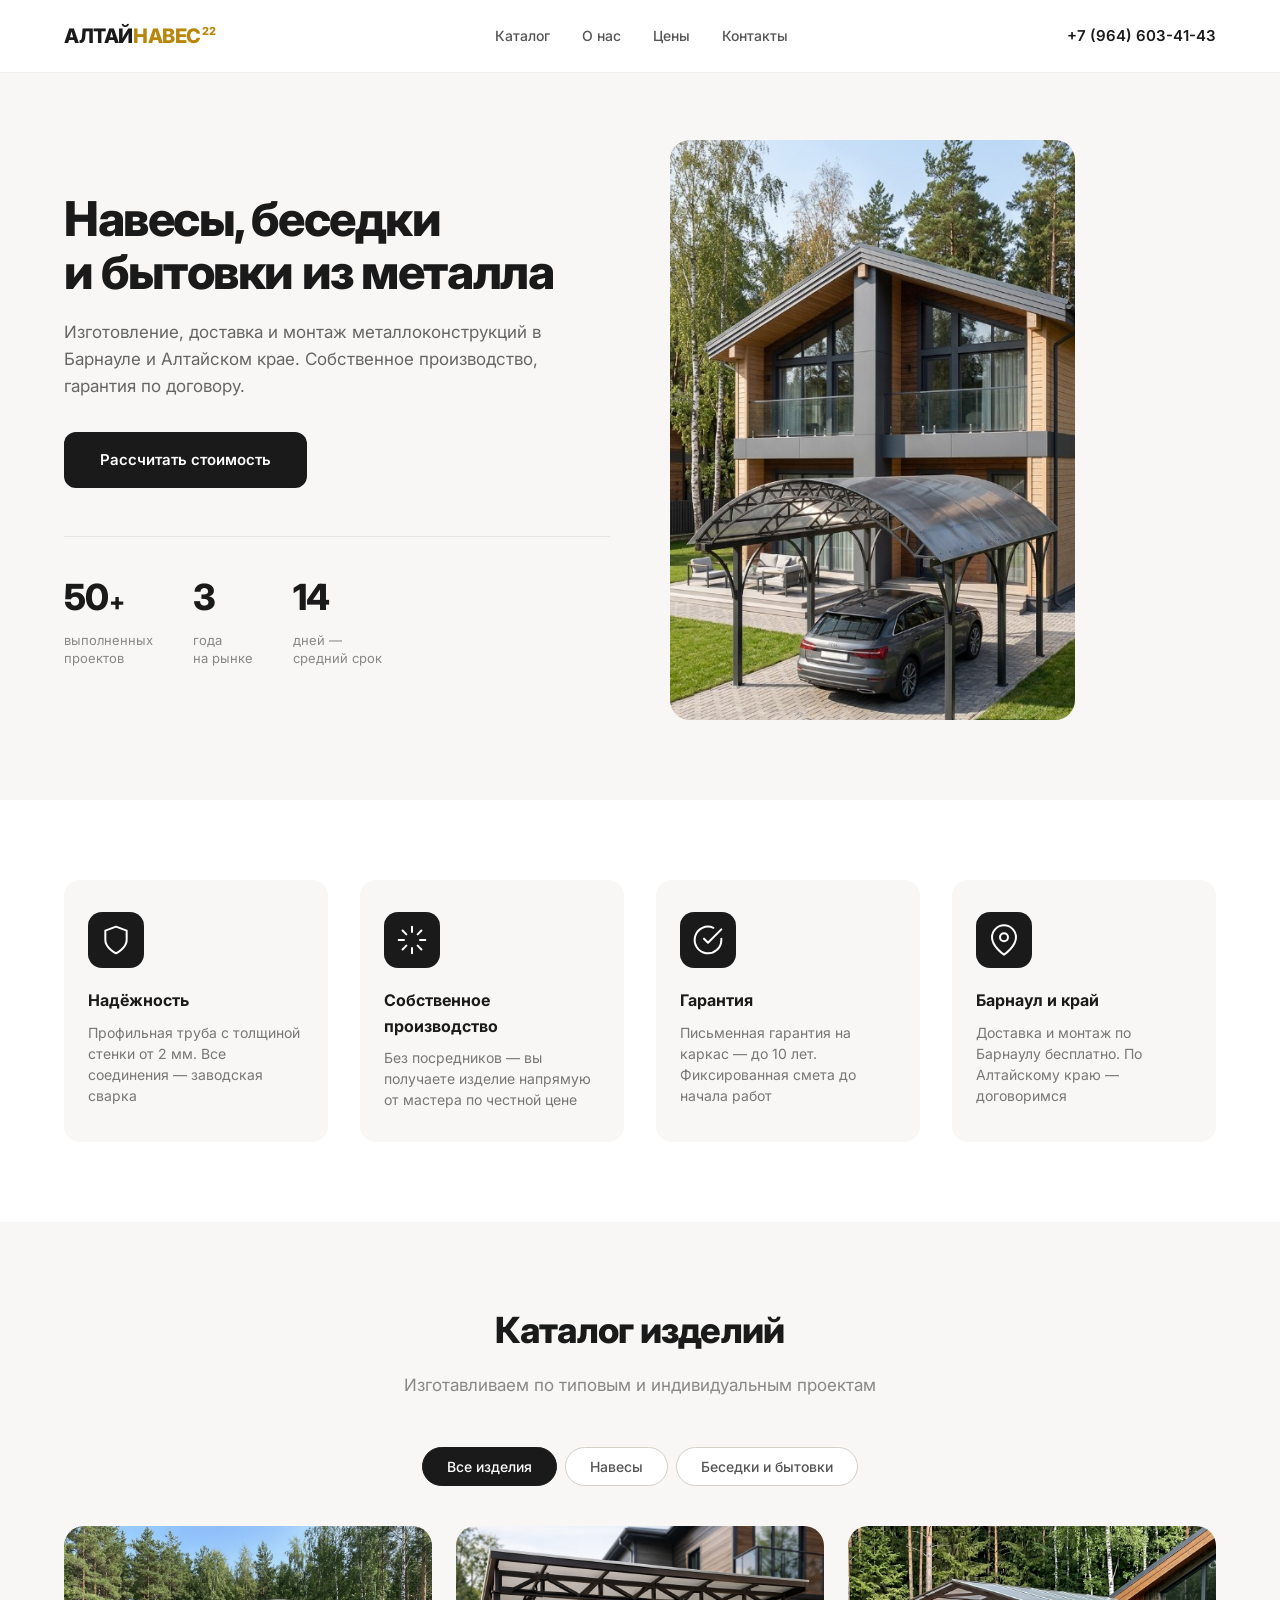
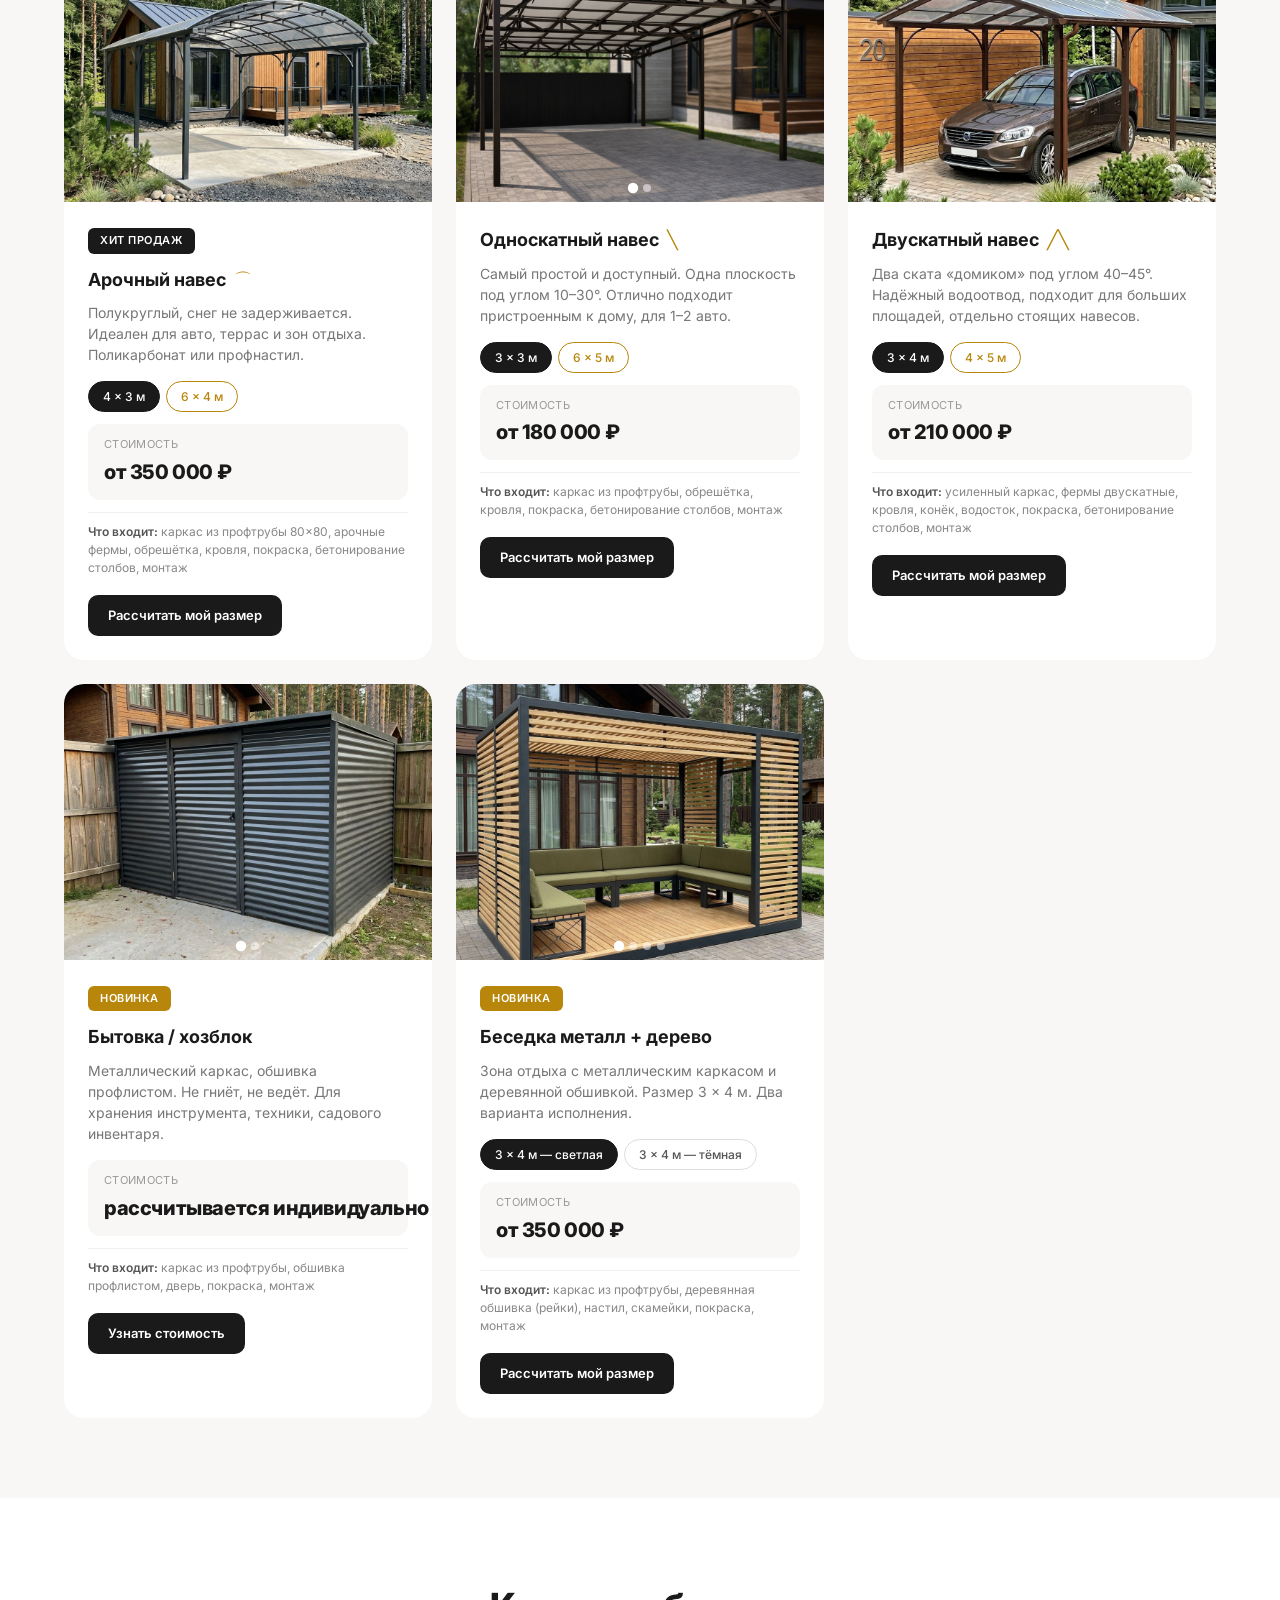
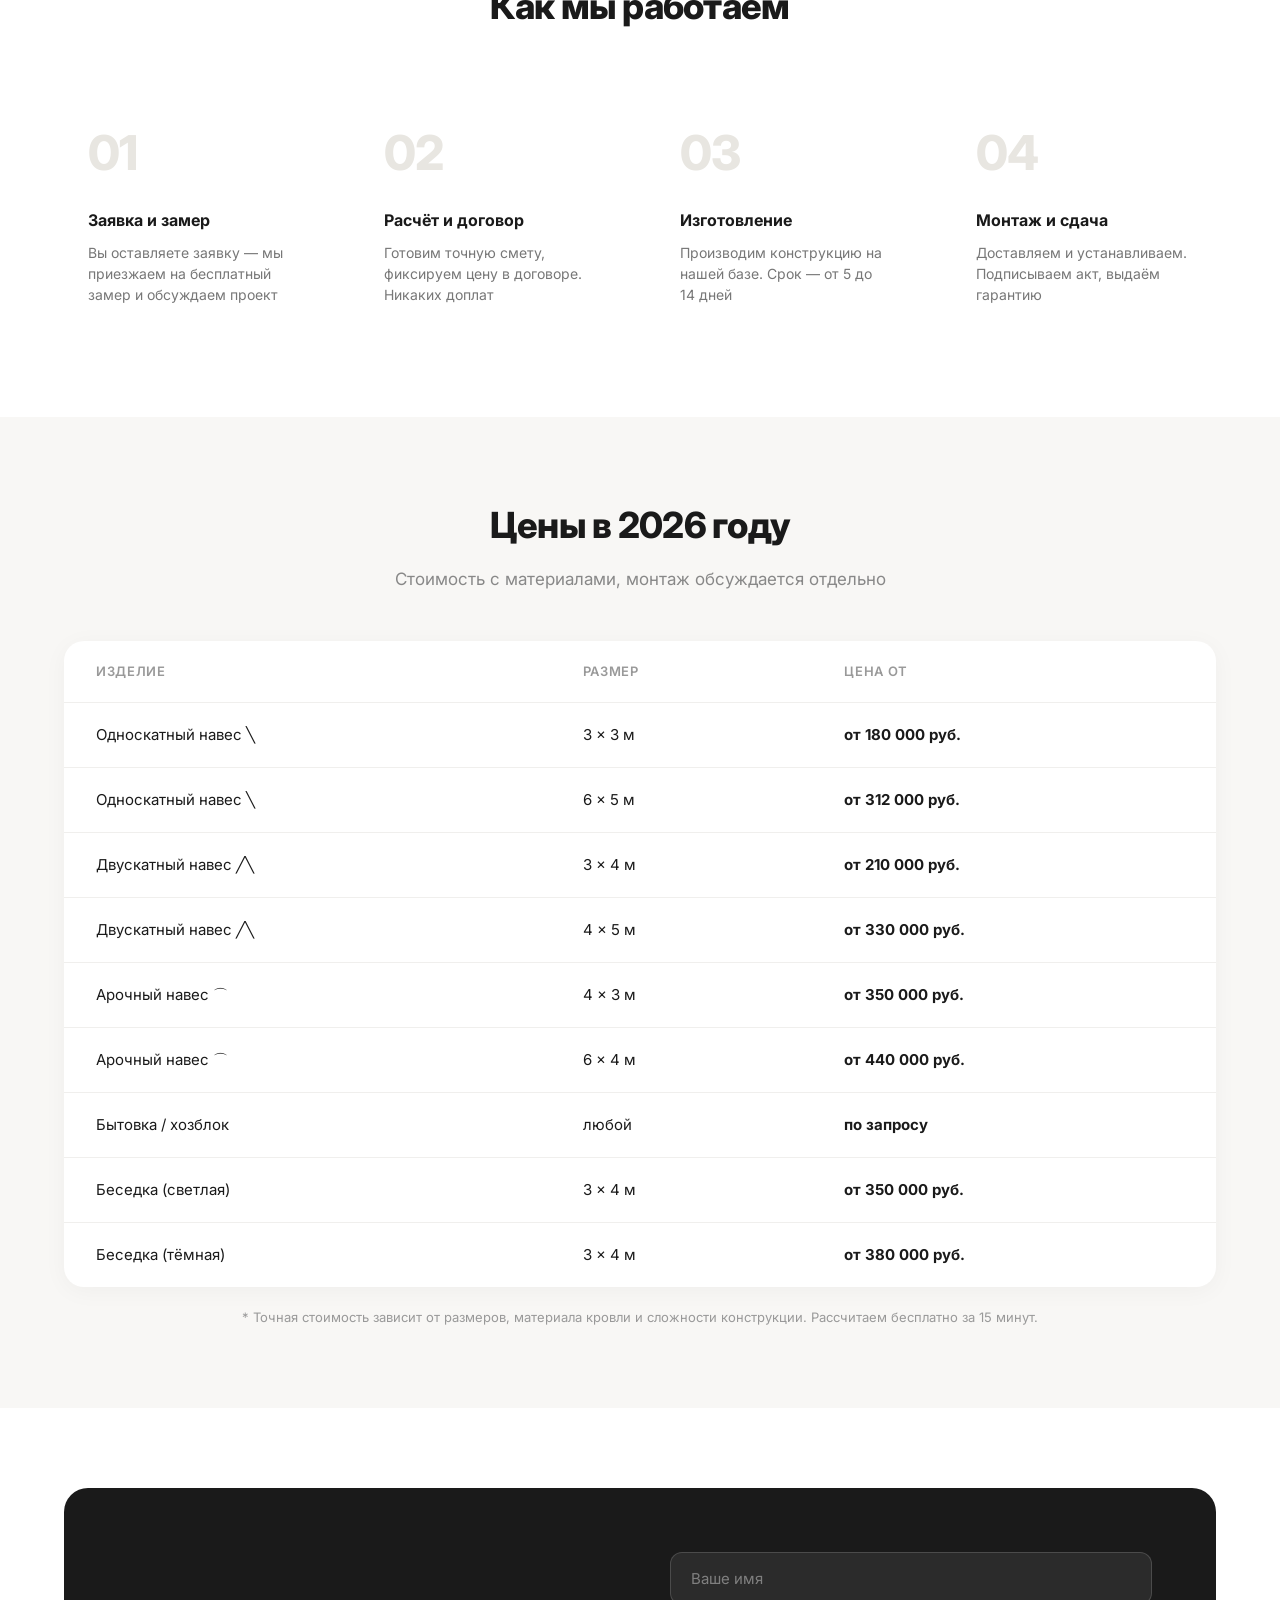
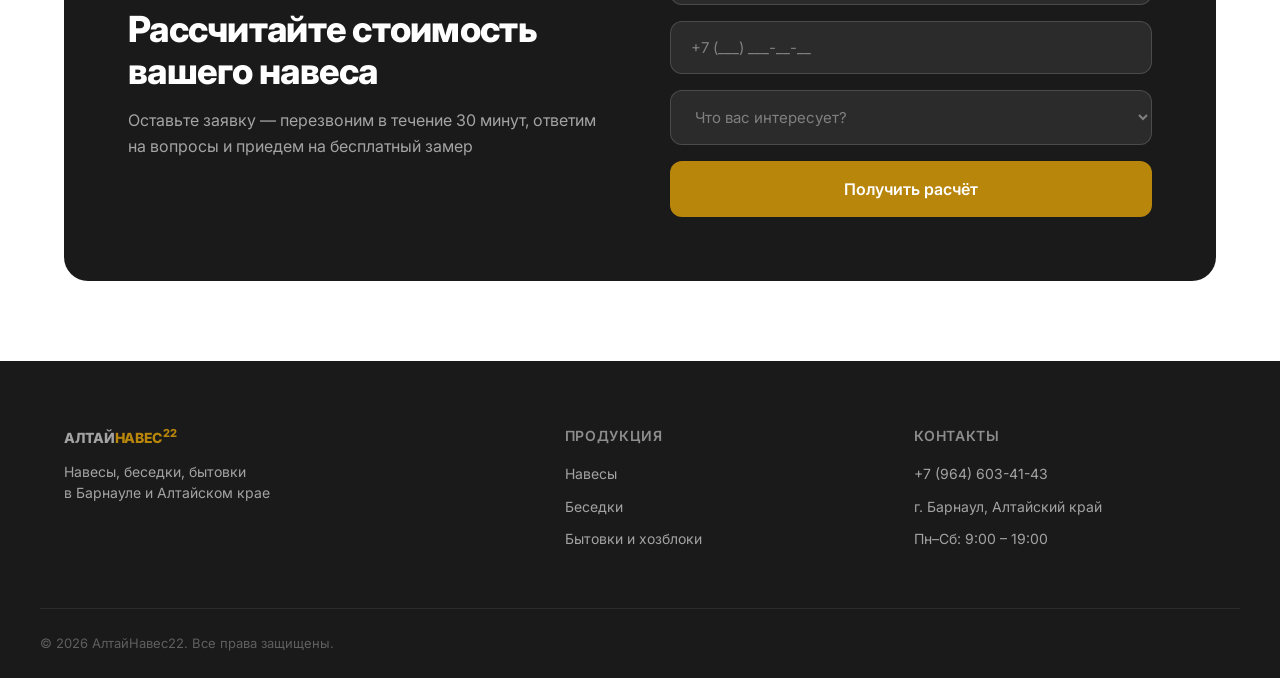
==== index.html @ 0522d091 "feat: добавил фото барбекю и бытовок на сайт и листовку - Бытовка: карусель из 2 реальных фото (img-" ====
<!DOCTYPE html>
<html lang="ru">
<head>
  <meta charset="UTF-8">
  <meta name="viewport" content="width=device-width, initial-scale=1.0">
  <title>АлтайНавес22 — навесы, беседки, сараи в Барнауле</title>
  <link rel="canonical" href="https://altainaves.ru/">
  <link rel="stylesheet" href="style.css">
  <link rel="preconnect" href="https://fonts.googleapis.com">
  <link href="https://fonts.googleapis.com/css2?family=Inter:wght@400;500;600;700;800&display=swap" rel="stylesheet">
</head>
<body>

<!-- HEADER -->
<header class="header">
  <div class="container header-inner">
    <a href="#" class="logo">АЛТАЙ<span>НАВЕС</span><sup style="font-size:11px;color:#b8860b;margin-left:1px">22</sup></a>
    <nav class="nav">
      <a href="#catalog">Каталог</a>
      <a href="#about">О нас</a>
      <a href="#pricing">Цены</a>
      <a href="#contacts">Контакты</a>
    </nav>
    <a href="tel:+79646034143" class="header-phone">+7 (964) 603-41-43</a>
  </div>
</header>

<!-- HERO -->
<section class="hero">
  <div class="container hero-inner">
    <div class="hero-text">
      <h1>Навесы, беседки<br>и бытовки из металла</h1>
      <p class="hero-sub">Изготовление, доставка и монтаж металлоконструкций в Барнауле и&nbsp;Алтайском крае. Собственное производство, гарантия по договору.</p>
      <a href="#contacts" class="btn btn-primary">Рассчитать стоимость</a>
      <div class="hero-stats">
        <div class="stat">
          <span class="stat-num">50<small>+</small></span>
          <span class="stat-label">выполненных<br>проектов</span>
        </div>
        <div class="stat">
          <span class="stat-num">3</span>
          <span class="stat-label">года<br>на рынке</span>
        </div>
        <div class="stat">
          <span class="stat-num">14</span>
          <span class="stat-label">дней —<br>средний срок</span>
        </div>
      </div>
    </div>
    <div class="hero-image">
      <img src="hero-carport.png" alt="Навес для автомобиля из металла">
    </div>
  </div>
</section>

<!-- BENEFITS -->
<section class="benefits">
  <div class="container">
    <div class="benefits-grid">
      <div class="benefit">
        <div class="benefit-icon">
          <svg width="32" height="32" fill="none" viewBox="0 0 24 24"><path d="M12 22s8-4 8-10V5l-8-3-8 3v7c0 6 8 10 8 10z" stroke="currentColor" stroke-width="1.5" stroke-linecap="round" stroke-linejoin="round"/></svg>
        </div>
        <h3>Надёжность</h3>
        <p>Профильная труба с толщиной стенки от&nbsp;2&nbsp;мм. Все соединения — заводская сварка</p>
      </div>
      <div class="benefit">
        <div class="benefit-icon">
          <svg width="32" height="32" fill="none" viewBox="0 0 24 24"><path d="M12 2v4m0 12v4M4.93 4.93l2.83 2.83m8.48 8.48l2.83 2.83M2 12h4m12 0h4M4.93 19.07l2.83-2.83m8.48-8.48l2.83-2.83" stroke="currentColor" stroke-width="1.5" stroke-linecap="round"/></svg>
        </div>
        <h3>Собственное производство</h3>
        <p>Без посредников — вы получаете изделие напрямую от мастера по честной цене</p>
      </div>
      <div class="benefit">
        <div class="benefit-icon">
          <svg width="32" height="32" fill="none" viewBox="0 0 24 24"><path d="M22 11.08V12a10 10 0 11-5.93-9.14" stroke="currentColor" stroke-width="1.5" stroke-linecap="round"/><path d="M22 4L12 14.01l-3-3" stroke="currentColor" stroke-width="1.5" stroke-linecap="round" stroke-linejoin="round"/></svg>
        </div>
        <h3>Гарантия</h3>
        <p>Письменная гарантия на каркас — до&nbsp;10&nbsp;лет. Фиксированная смета до начала работ</p>
      </div>
      <div class="benefit">
        <div class="benefit-icon">
          <svg width="32" height="32" fill="none" viewBox="0 0 24 24"><path d="M21 10c0 7-9 13-9 13s-9-6-9-13a9 9 0 0118 0z" stroke="currentColor" stroke-width="1.5"/><circle cx="12" cy="10" r="3" stroke="currentColor" stroke-width="1.5"/></svg>
        </div>
        <h3>Барнаул и край</h3>
        <p>Доставка и монтаж по Барнаулу бесплатно. По Алтайскому краю — договоримся</p>
      </div>
    </div>
  </div>
</section>

<!-- CATALOG -->
<section class="catalog" id="catalog">
  <div class="container">
    <div class="section-header">
      <h2>Каталог изделий</h2>
      <p class="section-sub">Изготавливаем по типовым и индивидуальным проектам</p>
    </div>
    <div class="catalog-filters">
      <button class="filter-btn active" data-filter="all">Все изделия</button>
      <button class="filter-btn" data-filter="navesy">Навесы</button>
      <button class="filter-btn" data-filter="besedki">Беседки и бытовки</button>
    </div>

    <div class="catalog-grid">

      <!-- === АРОЧНЫЙ === -->
      <div class="card" data-category="navesy">
        <div class="card-img"><img src="img-carport-arch.png" alt="Арочный навес"></div>
        <div class="card-body">
          <span class="card-tag">Хит продаж</span>
          <h3>Арочный навес <span class="shape-icon">⌒</span></h3>
          <p>Полукруглый, снег не задерживается. Идеален для авто, террас и зон отдыха. Поликарбонат или профнастил.</p>
          <div class="size-selector">
            <button class="size-pill active" data-p1="350000">4 × 3 м</button>
            <button class="size-pill popular-pill" data-p1="440000">6 × 4 м</button>
          </div>
          <div class="price-display">
            <div class="price-row price-row-single"><span>Стоимость</span><strong class="pd-p1">от 350 000 ₽</strong></div>
          </div>
          <div class="card-includes">
            <span class="incl-title">Что входит:</span> каркас из профтрубы 80×80, арочные фермы, обрешётка, кровля, покраска, бетонирование столбов, монтаж
          </div>
          <a href="#contacts" class="btn btn-primary btn-sm">Рассчитать мой размер</a>
        </div>
      </div>

      <!-- === ОДНОСКАТНЫЙ === -->
      <div class="card" data-category="navesy">
        <div class="card-img card-carousel">
          <img src="img-single-1.png" alt="Односкатный навес — вид 1" class="carousel-slide active">
          <img src="img-single-3.png" alt="Односкатный навес — вид 2" class="carousel-slide">
          <div class="carousel-dots">
            <button class="dot active" data-idx="0"></button>
            <button class="dot" data-idx="1"></button>
          </div>
          <button class="carousel-arrow carousel-prev" aria-label="Назад">&#8249;</button>
          <button class="carousel-arrow carousel-next" aria-label="Вперёд">&#8250;</button>
        </div>
        <div class="card-body">
          <h3>Односкатный навес <span class="shape-icon">╲</span></h3>
          <p>Самый простой и доступный. Одна плоскость под углом 10–30°. Отлично подходит пристроенным к дому, для 1–2 авто.</p>
          <div class="size-selector">
            <button class="size-pill active" data-p1="180000">3 × 3 м</button>
            <button class="size-pill popular-pill" data-p1="312000">6 × 5 м</button>
          </div>
          <div class="price-display">
            <div class="price-row price-row-single"><span>Стоимость</span><strong class="pd-p1">от 180 000 ₽</strong></div>
          </div>
          <div class="card-includes">
            <span class="incl-title">Что входит:</span> каркас из профтрубы, обрешётка, кровля, покраска, бетонирование столбов, монтаж
          </div>
          <a href="#contacts" class="btn btn-primary btn-sm">Рассчитать мой размер</a>
        </div>
      </div>

      <!-- === ДВУСКАТНЫЙ === -->
      <div class="card" data-category="navesy">
        <div class="card-img"><img src="img-carport-house.png" alt="Двускатный навес"></div>
        <div class="card-body">
          <h3>Двускатный навес <span class="shape-icon">╱╲</span></h3>
          <p>Два ската «домиком» под углом 40–45°. Надёжный водоотвод, подходит для больших площадей, отдельно стоящих навесов.</p>
          <div class="size-selector">
            <button class="size-pill active" data-p1="210000">3 × 4 м</button>
            <button class="size-pill popular-pill" data-p1="330000">4 × 5 м</button>
          </div>
          <div class="price-display">
            <div class="price-row price-row-single"><span>Стоимость</span><strong class="pd-p1">от 210 000 ₽</strong></div>
          </div>
          <div class="card-includes">
            <span class="incl-title">Что входит:</span> усиленный каркас, фермы двускатные, кровля, конёк, водосток, покраска, бетонирование столбов, монтаж
          </div>
          <a href="#contacts" class="btn btn-primary btn-sm">Рассчитать мой размер</a>
        </div>
      </div>

      <!-- === БЫТОВКА === -->
      <div class="card" data-category="besedki">
        <div class="card-img card-carousel">
          <img src="img-shed-1.png" alt="Бытовка из профлиста" class="carousel-slide active">
          <img src="img-shed-2.png" alt="Хозблок компактный" class="carousel-slide">
          <div class="carousel-dots">
            <button class="dot active" data-idx="0"></button>
            <button class="dot" data-idx="1"></button>
          </div>
          <button class="carousel-arrow carousel-prev" aria-label="Назад">&#8249;</button>
          <button class="carousel-arrow carousel-next" aria-label="Вперёд">&#8250;</button>
        </div>
        <div class="card-body">
          <span class="card-tag new">Новинка</span>
          <h3>Бытовка / хозблок</h3>
          <p>Металлический каркас, обшивка профлистом. Не гниёт, не ведёт. Для хранения инструмента, техники, садового инвентаря.</p>
          <div class="price-display">
            <div class="price-row price-row-single"><span>Стоимость</span><strong>рассчитывается индивидуально</strong></div>
          </div>
          <div class="card-includes">
            <span class="incl-title">Что входит:</span> каркас из профтрубы, обшивка профлистом, дверь, покраска, монтаж
          </div>
          <a href="#contacts" class="btn btn-primary btn-sm">Узнать стоимость</a>
        </div>
      </div>

      <!-- === БЕСЕДКА === -->
      <div class="card" data-category="besedki">
        <div class="card-img card-carousel">
          <img src="img-pergola-1.png" alt="Беседка металл + дерево — светлая" class="carousel-slide active">
          <img src="img-pergola-2.png" alt="Беседка металл + дерево — тёмная" class="carousel-slide">
          <img src="img-bbq-1.png" alt="Беседка-барбекю с мангалом" class="carousel-slide">
          <img src="img-bbq-2.png" alt="Зона барбекю металл + дерево" class="carousel-slide">
          <div class="carousel-dots">
            <button class="dot active" data-idx="0"></button>
            <button class="dot" data-idx="1"></button>
            <button class="dot" data-idx="2"></button>
            <button class="dot" data-idx="3"></button>
          </div>
          <button class="carousel-arrow carousel-prev" aria-label="Назад">&#8249;</button>
          <button class="carousel-arrow carousel-next" aria-label="Вперёд">&#8250;</button>
        </div>
        <div class="card-body">
          <span class="card-tag new">Новинка</span>
          <h3>Беседка металл + дерево</h3>
          <p>Зона отдыха с металлическим каркасом и деревянной обшивкой. Размер 3 × 4 м. Два варианта исполнения.</p>
          <div class="size-selector">
            <button class="size-pill active" data-p1="350000">3 × 4 м — светлая</button>
            <button class="size-pill" data-p1="380000">3 × 4 м — тёмная</button>
          </div>
          <div class="price-display">
            <div class="price-row price-row-single"><span>Стоимость</span><strong class="pd-p1">от 350 000 ₽</strong></div>
          </div>
          <div class="card-includes">
            <span class="incl-title">Что входит:</span> каркас из профтрубы, деревянная обшивка (рейки), настил, скамейки, покраска, монтаж
          </div>
          <a href="#contacts" class="btn btn-primary btn-sm">Рассчитать мой размер</a>
        </div>
      </div>

    </div>
  </div>
</section>

<!-- PROCESS -->
<section class="process" id="about">
  <div class="container">
    <div class="section-header">
      <h2>Как мы работаем</h2>
    </div>
    <div class="steps">
      <div class="step">
        <div class="step-num">01</div>
        <h3>Заявка и замер</h3>
        <p>Вы оставляете заявку — мы приезжаем на бесплатный замер и обсуждаем проект</p>
      </div>
      <div class="step">
        <div class="step-num">02</div>
        <h3>Расчёт и договор</h3>
        <p>Готовим точную смету, фиксируем цену в&nbsp;договоре. Никаких доплат</p>
      </div>
      <div class="step">
        <div class="step-num">03</div>
        <h3>Изготовление</h3>
        <p>Производим конструкцию на нашей базе. Срок — от 5 до 14&nbsp;дней</p>
      </div>
      <div class="step">
        <div class="step-num">04</div>
        <h3>Монтаж и сдача</h3>
        <p>Доставляем и устанавливаем. Подписываем акт, выдаём гарантию</p>
      </div>
    </div>
  </div>
</section>

<!-- PRICING -->
<section class="pricing" id="pricing">
  <div class="container">
    <div class="section-header">
      <h2>Цены в 2026 году</h2>
      <p class="section-sub">Стоимость с материалами, монтаж обсуждается отдельно</p>
    </div>
    <div class="price-table-wrap">
      <table class="price-table">
        <thead>
          <tr>
            <th>Изделие</th>
            <th>Размер</th>
            <th>Цена от</th>
          </tr>
        </thead>
        <tbody>
          <tr>
            <td>Односкатный навес ╲</td>
            <td>3 × 3 м</td>
            <td><strong>от 180 000 руб.</strong></td>
          </tr>
          <tr>
            <td>Односкатный навес ╲</td>
            <td>6 × 5 м</td>
            <td><strong>от 312 000 руб.</strong></td>
          </tr>
          <tr>
            <td>Двускатный навес ╱╲</td>
            <td>3 × 4 м</td>
            <td><strong>от 210 000 руб.</strong></td>
          </tr>
          <tr>
            <td>Двускатный навес ╱╲</td>
            <td>4 × 5 м</td>
            <td><strong>от 330 000 руб.</strong></td>
          </tr>
          <tr>
            <td>Арочный навес ⌒</td>
            <td>4 × 3 м</td>
            <td><strong>от 350 000 руб.</strong></td>
          </tr>
          <tr>
            <td>Арочный навес ⌒</td>
            <td>6 × 4 м</td>
            <td><strong>от 440 000 руб.</strong></td>
          </tr>
          <tr>
            <td>Бытовка / хозблок</td>
            <td>любой</td>
            <td><strong>по запросу</strong></td>
          </tr>
          <tr>
            <td>Беседка (светлая)</td>
            <td>3 × 4 м</td>
            <td><strong>от 350 000 руб.</strong></td>
          </tr>
          <tr>
            <td>Беседка (тёмная)</td>
            <td>3 × 4 м</td>
            <td><strong>от 380 000 руб.</strong></td>
          </tr>
        </tbody>
      </table>
    </div>
    <p class="price-note">* Точная стоимость зависит от размеров, материала кровли и сложности конструкции. Рассчитаем бесплатно за 15 минут.</p>
  </div>
</section>

<!-- CTA -->
<section class="cta" id="contacts">
  <div class="container">
    <div class="cta-inner">
      <div class="cta-text">
        <h2>Рассчитайте стоимость<br>вашего навеса</h2>
        <p>Оставьте заявку — перезвоним в течение 30&nbsp;минут, ответим на вопросы и приедем на бесплатный замер</p>
      </div>
      <form class="cta-form" onsubmit="return false">
        <input type="text" placeholder="Ваше имя" required>
        <input type="tel" placeholder="+7 (___) ___-__-__" required>
        <select>
          <option value="">Что вас интересует?</option>
          <option>Арочный навес</option>
          <option>Односкатный навес</option>
          <option>Двускатный навес</option>
          <option>Беседка</option>
          <option>Бытовка / хозблок</option>
          <option>Другое</option>
        </select>
        <button type="submit" class="btn btn-primary btn-full">Получить расчёт</button>
      </form>
    </div>
  </div>
</section>

<!-- FOOTER -->
<footer class="footer">
  <div class="container footer-inner">
    <div class="footer-col">
      <a href="#" class="logo">АЛТАЙ<span>НАВЕС</span><sup style="font-size:11px;color:#b8860b;margin-left:1px">22</sup></a>
      <p class="footer-desc">Навесы, беседки, бытовки<br>в Барнауле и Алтайском крае</p>
    </div>
    <div class="footer-col">
      <h4>Продукция</h4>
      <a href="#catalog">Навесы</a>
      <a href="#catalog">Беседки</a>
      <a href="#catalog">Бытовки и хозблоки</a>
    </div>
    <div class="footer-col">
      <h4>Контакты</h4>
      <a href="tel:+79646034143">+7 (964) 603-41-43</a>
      <p>г. Барнаул, Алтайский край</p>
      <p>Пн–Сб: 9:00 – 19:00</p>
    </div>
  </div>
  <div class="container footer-bottom">
    <p>&copy; 2026 АлтайНавес22. Все права защищены.</p>
  </div>
</footer>

<script>
document.querySelectorAll('.filter-btn').forEach(btn => {
  btn.addEventListener('click', () => {
    document.querySelector('.filter-btn.active').classList.remove('active');
    btn.classList.add('active');
    const filter = btn.dataset.filter;
    document.querySelectorAll('.card').forEach(card => {
      if (filter === 'all' || card.dataset.category === filter) {
        card.style.display = '';
        requestAnimationFrame(() => card.classList.remove('card-hidden'));
      } else {
        card.classList.add('card-hidden');
        setTimeout(() => { card.style.display = 'none'; }, 250);
      }
    });
  });
});

function fmt(n) {
  return 'от ' + n.toString().replace(/\B(?=(\d{3})+(?!\d))/g, ' ') + ' ₽';
}

document.querySelectorAll('.card-carousel').forEach(carousel => {
  const slides = carousel.querySelectorAll('.carousel-slide');
  const dots = carousel.querySelectorAll('.dot');
  let current = 0;
  function goTo(idx) {
    slides[current].classList.remove('active');
    dots[current].classList.remove('active');
    current = (idx + slides.length) % slides.length;
    slides[current].classList.add('active');
    dots[current].classList.add('active');
  }
  carousel.querySelector('.carousel-prev').addEventListener('click', e => { e.preventDefault(); goTo(current - 1); });
  carousel.querySelector('.carousel-next').addEventListener('click', e => { e.preventDefault(); goTo(current + 1); });
  dots.forEach(dot => dot.addEventListener('click', e => { e.preventDefault(); goTo(+dot.dataset.idx); }));
  let timer = setInterval(() => goTo(current + 1), 4000);
  carousel.addEventListener('mouseenter', () => clearInterval(timer));
  carousel.addEventListener('mouseleave', () => { timer = setInterval(() => goTo(current + 1), 4000); });
});

document.querySelectorAll('.size-selector').forEach(sel => {
  const card = sel.closest('.card-body');
  const p1El = card.querySelector('.pd-p1');
  const p2El = card.querySelector('.pd-p2');

  sel.querySelectorAll('.size-pill').forEach(pill => {
    pill.addEventListener('click', () => {
      sel.querySelector('.size-pill.active').classList.remove('active');
      pill.classList.add('active');
      if (p1El) p1El.textContent = fmt(+pill.dataset.p1);
      if (p2El) p2El.textContent = fmt(+pill.dataset.p2);
    });
  });
});
</script>
</body>
</html>
---- style.css ----
/* ===== RESET & BASE ===== */
*, *::before, *::after { margin: 0; padding: 0; box-sizing: border-box; }
html { scroll-behavior: smooth; }
body {
  font-family: 'Inter', -apple-system, BlinkMacSystemFont, sans-serif;
  color: #1a1a1a;
  background: #fff;
  line-height: 1.6;
  -webkit-font-smoothing: antialiased;
}
img { max-width: 100%; display: block; }
a { text-decoration: none; color: inherit; }

.container {
  max-width: 1200px;
  margin: 0 auto;
  padding: 0 24px;
}

/* ===== BUTTONS ===== */
.btn {
  display: inline-flex;
  align-items: center;
  justify-content: center;
  font-family: inherit;
  font-weight: 600;
  font-size: 15px;
  border: none;
  border-radius: 12px;
  cursor: pointer;
  transition: all .2s;
}
.btn-primary {
  background: #1a1a1a;
  color: #fff;
  padding: 16px 36px;
}
.btn-primary:hover { background: #333; transform: translateY(-1px); }
.btn-full { width: 100%; }

/* ===== HEADER ===== */
.header {
  position: fixed;
  top: 0;
  left: 0;
  right: 0;
  z-index: 100;
  background: rgba(255,255,255,.92);
  backdrop-filter: blur(16px);
  border-bottom: 1px solid rgba(0,0,0,.06);
}
.header-inner {
  display: flex;
  align-items: center;
  justify-content: space-between;
  height: 72px;
}
.logo {
  font-size: 20px;
  font-weight: 800;
  letter-spacing: -.02em;
  color: #1a1a1a;
}
.logo span { color: #b8860b; }
.nav { display: flex; gap: 32px; }
.nav a {
  font-size: 14px;
  font-weight: 500;
  color: #555;
  transition: color .2s;
}
.nav a:hover { color: #1a1a1a; }
.header-phone {
  font-size: 15px;
  font-weight: 600;
  color: #1a1a1a;
  white-space: nowrap;
}

/* ===== HERO ===== */
.hero {
  padding: 140px 0 80px;
  background: #f8f7f5;
  overflow: hidden;
}
.hero-inner {
  display: grid;
  grid-template-columns: 1fr 1fr;
  gap: 60px;
  align-items: center;
}
.hero h1 {
  font-size: 48px;
  font-weight: 800;
  line-height: 1.1;
  letter-spacing: -.03em;
  color: #1a1a1a;
}
.hero-sub {
  margin-top: 20px;
  font-size: 17px;
  color: #666;
  max-width: 480px;
  line-height: 1.6;
}
.hero .btn { margin-top: 32px; }
.hero-stats {
  display: flex;
  gap: 40px;
  margin-top: 48px;
  padding-top: 32px;
  border-top: 1px solid rgba(0,0,0,.08);
}
.stat-num {
  font-size: 36px;
  font-weight: 800;
  color: #1a1a1a;
  letter-spacing: -.02em;
}
.stat-num small { font-size: 24px; }
.stat-label {
  display: block;
  margin-top: 4px;
  font-size: 13px;
  color: #888;
  line-height: 1.4;
}
.hero-image {
  position: relative;
  border-radius: 20px;
  overflow: hidden;
  aspect-ratio: 3/4.3;
  max-height: 580px;
}
.hero-image img {
  width: 100%;
  height: 103%;
  object-fit: cover;
  object-position: top center;
}

/* ===== BENEFITS ===== */
.benefits {
  padding: 80px 0;
}
.benefits-grid {
  display: grid;
  grid-template-columns: repeat(4, 1fr);
  gap: 32px;
}
.benefit {
  padding: 32px 24px;
  border-radius: 16px;
  background: #f8f7f5;
  transition: transform .2s;
}
.benefit:hover { transform: translateY(-4px); }
.benefit-icon {
  width: 56px;
  height: 56px;
  display: flex;
  align-items: center;
  justify-content: center;
  border-radius: 14px;
  background: #1a1a1a;
  color: #fff;
  margin-bottom: 20px;
}
.benefit h3 {
  font-size: 16px;
  font-weight: 700;
  margin-bottom: 8px;
}
.benefit p {
  font-size: 14px;
  color: #777;
  line-height: 1.5;
}

/* ===== SECTION HEADERS ===== */
.section-header {
  text-align: center;
  margin-bottom: 48px;
}
.section-header h2 {
  font-size: 36px;
  font-weight: 800;
  letter-spacing: -.02em;
}
.section-sub {
  margin-top: 12px;
  font-size: 17px;
  color: #888;
}

/* ===== CATALOG ===== */
.catalog {
  padding: 80px 0;
  background: #f8f7f5;
}
.catalog-filters {
  display: flex;
  gap: 8px;
  justify-content: center;
  margin-bottom: 40px;
  flex-wrap: wrap;
}
.filter-btn {
  padding: 10px 24px;
  border: 1px solid #d4d0c8;
  border-radius: 100px;
  background: #fff;
  font-family: inherit;
  font-size: 14px;
  font-weight: 500;
  color: #555;
  cursor: pointer;
  transition: all .2s;
}
.filter-btn:hover {
  border-color: #1a1a1a;
  color: #1a1a1a;
}
.filter-btn.active {
  background: #1a1a1a;
  border-color: #1a1a1a;
  color: #fff;
}
.catalog-grid {
  display: grid;
  grid-template-columns: repeat(3, 1fr);
  gap: 24px;
}
.card {
  background: #fff;
  border-radius: 20px;
  overflow: hidden;
  transition: transform .25s, box-shadow .25s, opacity .25s;
}
.card-hidden {
  opacity: 0;
  transform: scale(.95);
}
.card:hover {
  transform: translateY(-6px);
  box-shadow: 0 20px 60px rgba(0,0,0,.08);
}
.card-img {
  aspect-ratio: 4/3;
  overflow: hidden;
}
.card-img img {
  width: 100%;
  height: 100%;
  object-fit: cover;
}
.placeholder-img {
  background: linear-gradient(135deg, #e8e6e1 0%, #d4d0c8 100%);
  display: flex;
  align-items: center;
  justify-content: center;
}
.placeholder-img.accent {
  background: linear-gradient(135deg, #d4c5a0 0%, #b8a070 100%);
}
.placeholder-img span {
  font-size: 14px;
  font-weight: 600;
  color: rgba(0,0,0,.25);
  text-transform: uppercase;
  letter-spacing: .1em;
}
.card-body { padding: 24px; }
.card-tag {
  display: inline-block;
  padding: 4px 12px;
  border-radius: 6px;
  background: #1a1a1a;
  color: #fff;
  font-size: 11px;
  font-weight: 600;
  text-transform: uppercase;
  letter-spacing: .05em;
  margin-bottom: 12px;
}
.card-tag.new { background: #b8860b; }
.card-body h3 {
  font-size: 18px;
  font-weight: 700;
  margin-bottom: 8px;
}
.card-body p {
  font-size: 14px;
  color: #777;
  line-height: 1.5;
  margin-bottom: 16px;
}

/* ===== SIZE SELECTOR ===== */
.size-selector {
  display: flex;
  flex-wrap: wrap;
  gap: 6px;
  margin: 16px 0 12px;
}
.size-pill {
  padding: 7px 14px;
  border: 1px solid #e0ddd8;
  border-radius: 100px;
  background: #fff;
  font-family: inherit;
  font-size: 12px;
  font-weight: 500;
  color: #555;
  cursor: pointer;
  transition: all .2s;
  white-space: nowrap;
}
.size-pill:hover {
  border-color: #1a1a1a;
  color: #1a1a1a;
}
.size-pill.active {
  background: #1a1a1a;
  border-color: #1a1a1a;
  color: #fff;
}
.size-pill.popular-pill {
  border-color: #b8860b;
  color: #b8860b;
}
.size-pill.popular-pill.active {
  background: #b8860b;
  border-color: #b8860b;
  color: #fff;
}
.shape-icon {
  font-weight: 400;
  color: #b8860b;
  margin-left: 4px;
}

/* ===== PRICE DISPLAY ===== */
.price-display {
  display: flex;
  gap: 16px;
  margin-bottom: 12px;
  padding: 12px 16px;
  background: #f8f7f5;
  border-radius: 12px;
}
.price-row {
  display: flex;
  flex-direction: column;
  gap: 2px;
  flex: 1;
}
.price-row span {
  font-size: 11px;
  color: #999;
  text-transform: uppercase;
  letter-spacing: .03em;
}
.price-row strong {
  font-size: 20px;
  font-weight: 800;
  color: #1a1a1a;
  letter-spacing: -.02em;
}
.price-row-single { flex: none; }

/* ===== CARD INCLUDES ===== */
.card-includes {
  font-size: 12px;
  color: #888;
  line-height: 1.5;
  padding: 10px 0;
  border-top: 1px solid #f0efed;
}
.card-includes .incl-title {
  font-weight: 600;
  color: #555;
}
.btn-sm {
  padding: 10px 20px;
  font-size: 13px;
  border-radius: 10px;
  margin-top: 8px;
}


/* ===== CARD CAROUSEL ===== */
.card-carousel { position: relative; }
.carousel-slide {
  position: absolute; inset: 0;
  width: 100%; height: 100%;
  object-fit: cover;
  opacity: 0; transition: opacity .5s ease;
}
.carousel-slide.active { position: relative; opacity: 1; }
.carousel-dots {
  position: absolute; bottom: 10px; left: 50%;
  transform: translateX(-50%);
  display: flex; gap: 6px; z-index: 2;
}
.dot {
  width: 8px; height: 8px; border-radius: 50%;
  border: none; background: rgba(255,255,255,.5);
  cursor: pointer; padding: 0;
  transition: background .2s, transform .2s;
}
.dot.active { background: #fff; transform: scale(1.3); }
.carousel-arrow {
  position: absolute; top: 50%; transform: translateY(-50%);
  width: 32px; height: 32px; border-radius: 50%;
  border: none; background: rgba(255,255,255,.7);
  backdrop-filter: blur(4px);
  color: #1a1a1a; font-size: 20px; line-height: 1;
  cursor: pointer; z-index: 2; opacity: 0;
  transition: opacity .2s, background .2s;
  display: flex; align-items: center; justify-content: center;
}
.card-carousel:hover .carousel-arrow { opacity: 1; }
.carousel-arrow:hover { background: #fff; }
.carousel-prev { left: 8px; }
.carousel-next { right: 8px; }

/* ===== PROCESS ===== */
.process { padding: 80px 0; }
.steps {
  display: grid;
  grid-template-columns: repeat(4, 1fr);
  gap: 32px;
}
.step {
  position: relative;
  padding: 32px 24px;
}
.step-num {
  font-size: 48px;
  font-weight: 800;
  color: #e8e6e1;
  letter-spacing: -.03em;
  margin-bottom: 16px;
}
.step h3 {
  font-size: 16px;
  font-weight: 700;
  margin-bottom: 8px;
}
.step p {
  font-size: 14px;
  color: #777;
  line-height: 1.5;
}

/* ===== PRICING ===== */
.pricing {
  padding: 80px 0;
  background: #f8f7f5;
}
.price-table-wrap {
  background: #fff;
  border-radius: 20px;
  overflow: hidden;
  box-shadow: 0 4px 24px rgba(0,0,0,.04);
}
.price-table {
  width: 100%;
  border-collapse: collapse;
}
.price-table th {
  text-align: left;
  padding: 20px 32px;
  font-size: 13px;
  font-weight: 600;
  text-transform: uppercase;
  letter-spacing: .05em;
  color: #999;
  border-bottom: 1px solid #f0efed;
}
.price-table td {
  padding: 20px 32px;
  font-size: 15px;
  border-bottom: 1px solid #f0efed;
}
.price-table tr:last-child td { border-bottom: none; }
.price-table tbody tr:hover { background: #faf9f7; }
.highlight-row td {
  background: #f8f5ef;
  font-weight: 600;
}
.price-note {
  margin-top: 20px;
  font-size: 13px;
  color: #999;
  text-align: center;
}

/* ===== CTA ===== */
.cta { padding: 80px 0; }
.cta-inner {
  display: grid;
  grid-template-columns: 1fr 1fr;
  gap: 60px;
  align-items: center;
  background: #1a1a1a;
  border-radius: 24px;
  padding: 64px;
}
.cta-text h2 {
  font-size: 36px;
  font-weight: 800;
  color: #fff;
  line-height: 1.15;
  letter-spacing: -.02em;
}
.cta-text p {
  margin-top: 16px;
  font-size: 16px;
  color: rgba(255,255,255,.6);
  line-height: 1.6;
}
.cta-form {
  display: flex;
  flex-direction: column;
  gap: 16px;
}
.cta-form input,
.cta-form select {
  width: 100%;
  padding: 16px 20px;
  border: 1px solid rgba(255,255,255,.15);
  border-radius: 12px;
  background: rgba(255,255,255,.08);
  color: #fff;
  font-family: inherit;
  font-size: 15px;
  outline: none;
  transition: border-color .2s;
}
.cta-form input::placeholder { color: rgba(255,255,255,.4); }
.cta-form select { color: rgba(255,255,255,.4); }
.cta-form select option { color: #1a1a1a; background: #fff; }
.cta-form input:focus,
.cta-form select:focus { border-color: #b8860b; }
.cta-form .btn-primary {
  background: #b8860b;
  padding: 18px 36px;
  font-size: 16px;
  border-radius: 12px;
}
.cta-form .btn-primary:hover { background: #d4a017; }

/* ===== FOOTER ===== */
.footer {
  background: #1a1a1a;
  color: #fff;
  padding: 64px 0 0;
}
.footer-inner {
  display: grid;
  grid-template-columns: 1.5fr 1fr 1fr;
  gap: 48px;
  padding-bottom: 48px;
}
.footer-desc {
  margin-top: 12px;
  font-size: 14px;
  color: rgba(255,255,255,.4);
  line-height: 1.5;
}
.footer-col h4 {
  font-size: 14px;
  font-weight: 600;
  text-transform: uppercase;
  letter-spacing: .05em;
  margin-bottom: 16px;
  color: rgba(255,255,255,.5);
}
.footer-col a, .footer-col p {
  display: block;
  font-size: 14px;
  color: rgba(255,255,255,.6);
  margin-bottom: 10px;
  transition: color .2s;
}
.footer-col a:hover { color: #fff; }
.footer-bottom {
  padding: 24px 0;
  border-top: 1px solid rgba(255,255,255,.08);
}
.footer-bottom p {
  font-size: 13px;
  color: rgba(255,255,255,.3);
}

/* ===== RESPONSIVE ===== */
@media (max-width: 1024px) {
  .hero-inner { grid-template-columns: 1fr; gap: 40px; }
  .hero-image { max-height: 420px; aspect-ratio: 3/4; }
  .hero-image img { height: 103%; }
  .hero h1 { font-size: 40px; }
  .benefits-grid { grid-template-columns: repeat(2, 1fr); }
  .catalog-grid { grid-template-columns: repeat(2, 1fr); }
  .steps { grid-template-columns: repeat(2, 1fr); }
  .cta-inner { grid-template-columns: 1fr; padding: 48px; }
  .footer-inner { grid-template-columns: 1fr; gap: 32px; }
}

@media (max-width: 640px) {
  .nav { display: none; }
  .hero { padding: 110px 0 60px; }
  .hero h1 { font-size: 32px; }
  .hero-sub { font-size: 15px; }
  .hero-stats { gap: 24px; flex-wrap: wrap; }
  .stat-num { font-size: 28px; }
  .benefits-grid { grid-template-columns: 1fr; }
  .catalog-grid { grid-template-columns: 1fr; }
  .steps { grid-template-columns: 1fr; gap: 16px; }
  .section-header h2 { font-size: 28px; }
  .cta-inner { padding: 32px; }
  .cta-text h2 { font-size: 28px; }
  .price-table th, .price-table td { padding: 14px 16px; font-size: 13px; }
  .size-pill { padding: 6px 10px; font-size: 11px; }
  .price-display { flex-direction: column; gap: 8px; }
  .price-row strong { font-size: 18px; }
}
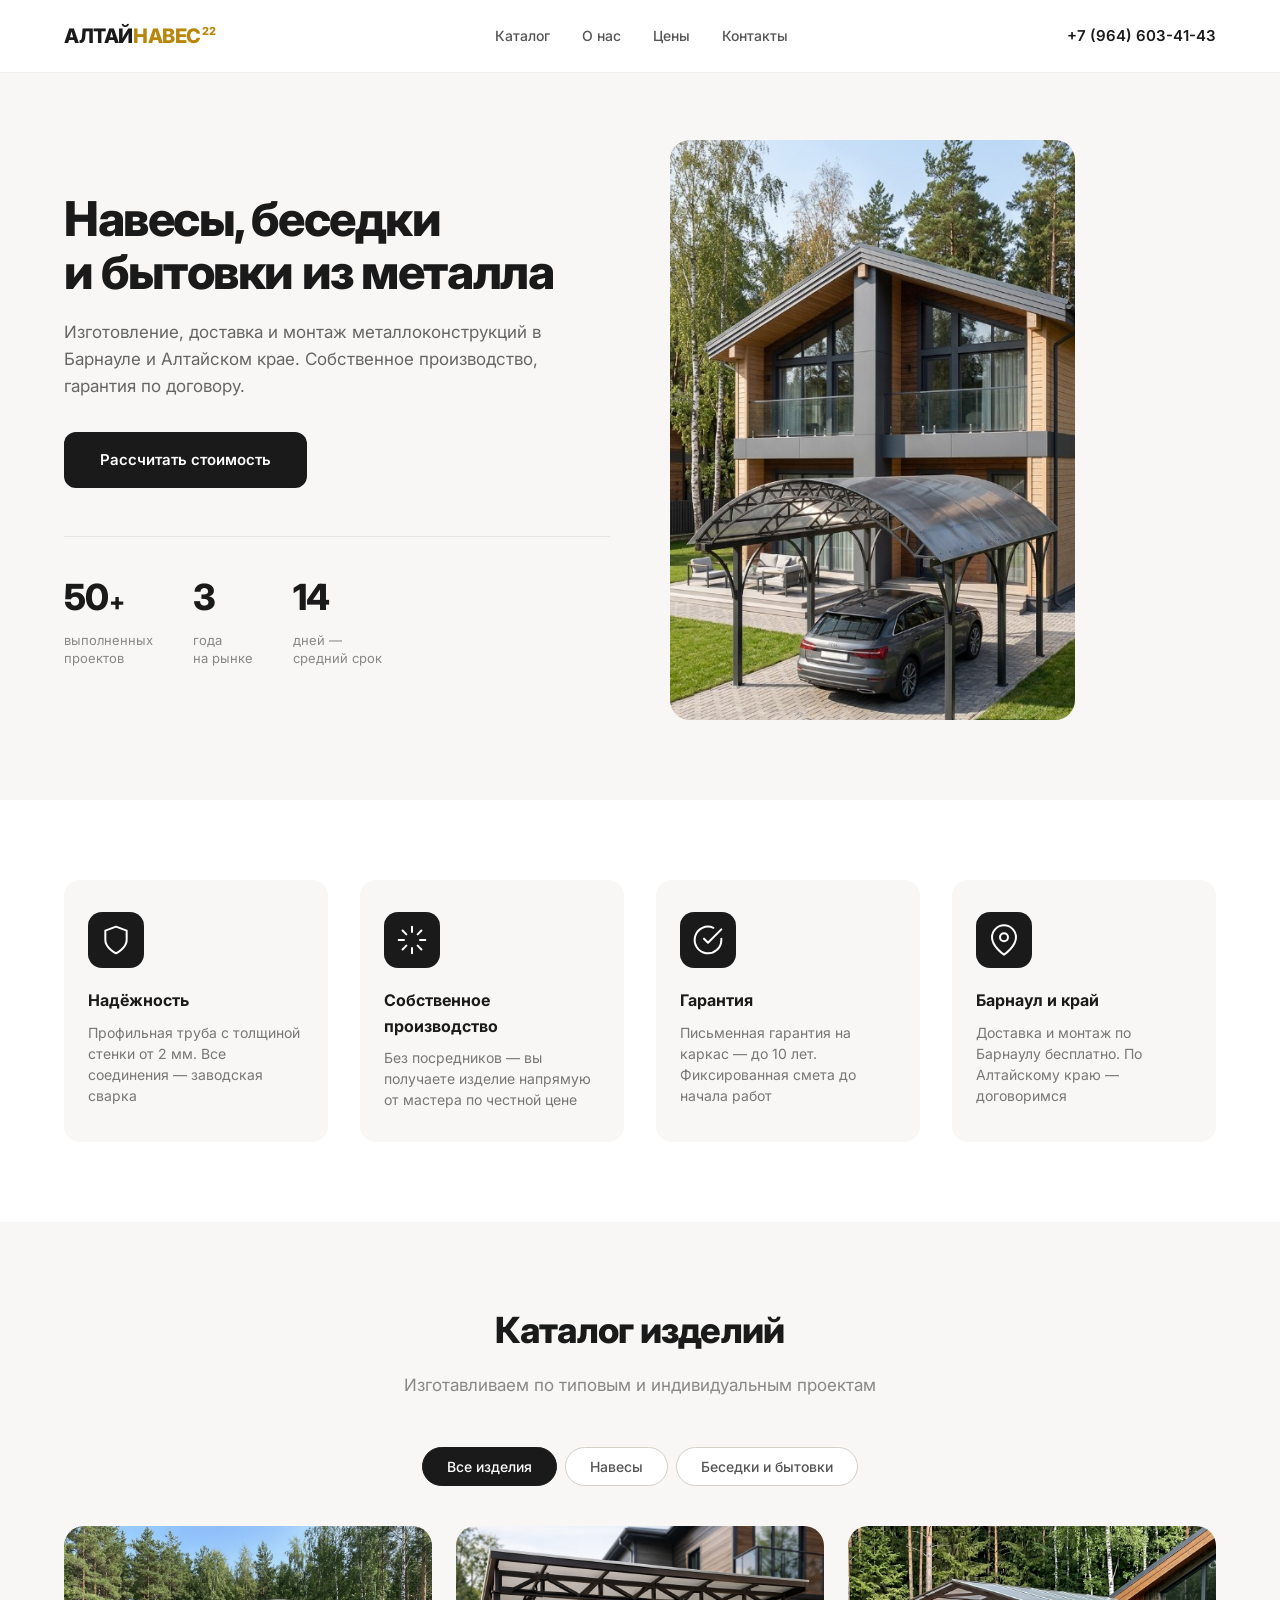
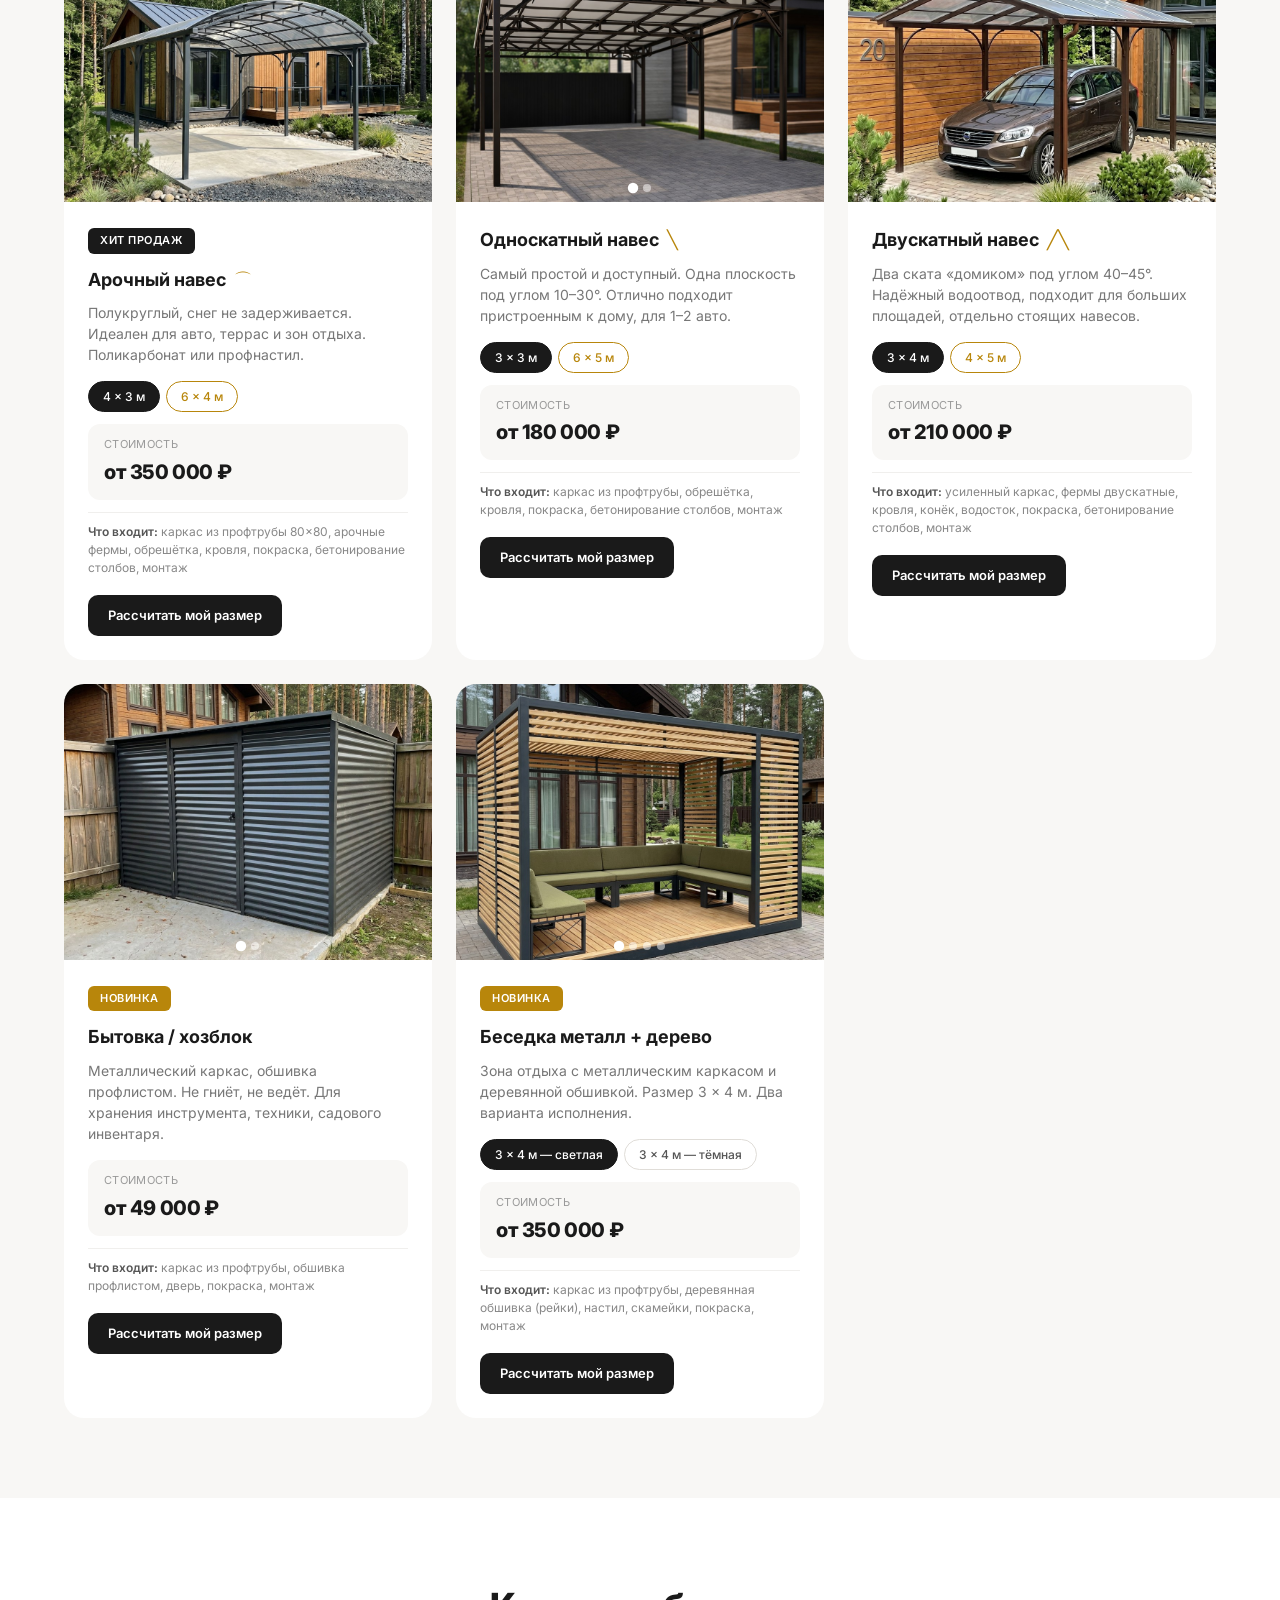
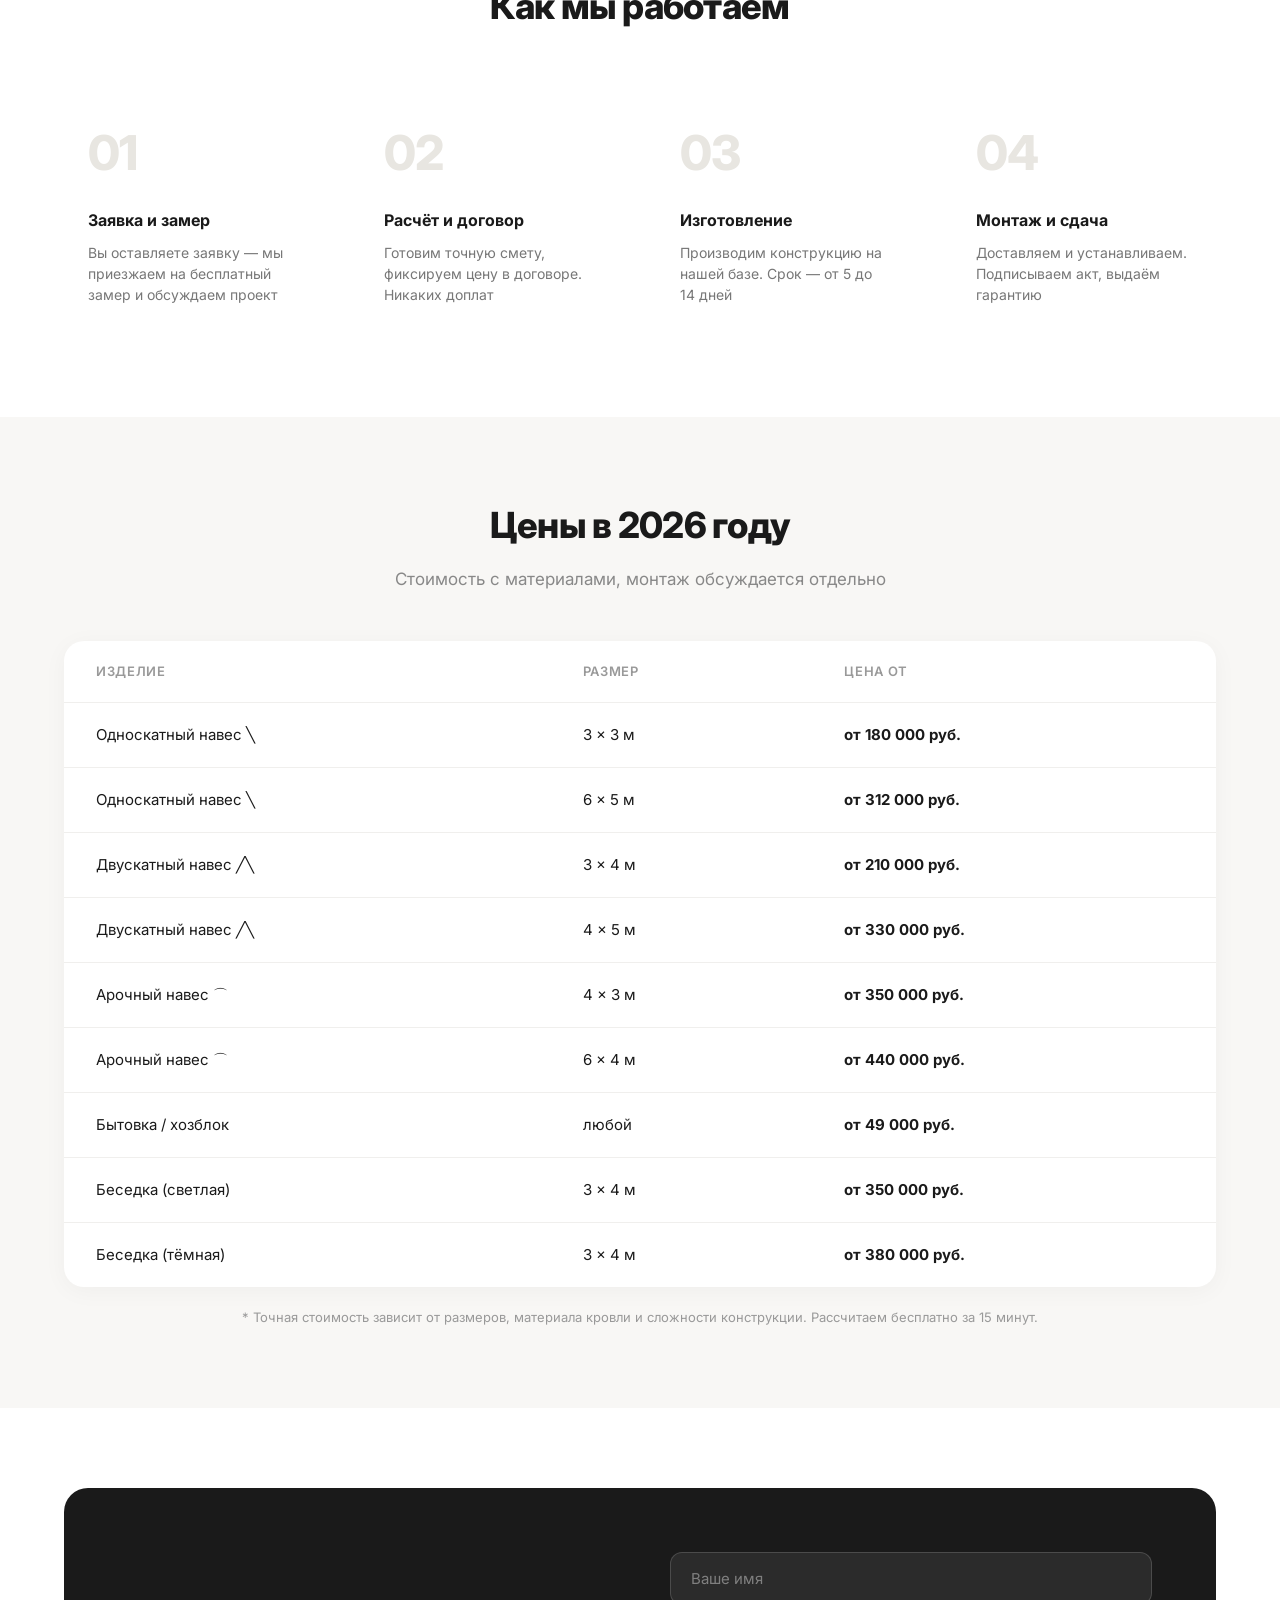
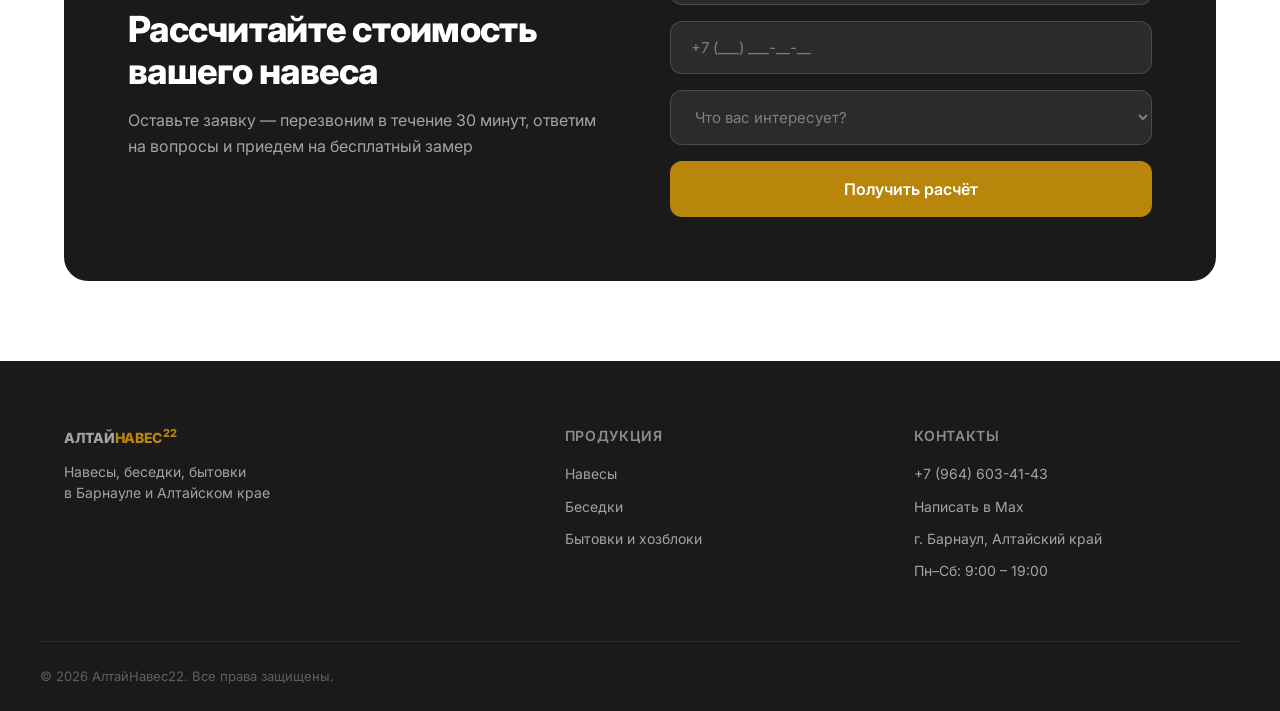
==== commit e40aeaa9: "feat: цена бытовок от 49 000 ₽ + форма → Max мессенджер - Бытовка: цена от 49 000 ₽ в карточке и таб" ====
--- a/index.html
+++ b/index.html
@@ -191,12 +191,12 @@
           <h3>Бытовка / хозблок</h3>
           <p>Металлический каркас, обшивка профлистом. Не гниёт, не ведёт. Для хранения инструмента, техники, садового инвентаря.</p>
           <div class="price-display">
-            <div class="price-row price-row-single"><span>Стоимость</span><strong>рассчитывается индивидуально</strong></div>
+            <div class="price-row price-row-single"><span>Стоимость</span><strong class="pd-p1">от 49 000 ₽</strong></div>
           </div>
           <div class="card-includes">
             <span class="incl-title">Что входит:</span> каркас из профтрубы, обшивка профлистом, дверь, покраска, монтаж
           </div>
-          <a href="#contacts" class="btn btn-primary btn-sm">Узнать стоимость</a>
+          <a href="#contacts" class="btn btn-primary btn-sm">Рассчитать мой размер</a>
         </div>
       </div>
 
@@ -319,7 +319,7 @@
           <tr>
             <td>Бытовка / хозблок</td>
             <td>любой</td>
-            <td><strong>по запросу</strong></td>
+            <td><strong>от 49 000 руб.</strong></td>
           </tr>
           <tr>
             <td>Беседка (светлая)</td>
@@ -346,10 +346,10 @@
         <h2>Рассчитайте стоимость<br>вашего навеса</h2>
         <p>Оставьте заявку — перезвоним в течение 30&nbsp;минут, ответим на вопросы и приедем на бесплатный замер</p>
       </div>
-      <form class="cta-form" onsubmit="return false">
-        <input type="text" placeholder="Ваше имя" required>
-        <input type="tel" placeholder="+7 (___) ___-__-__" required>
-        <select>
+      <form class="cta-form" id="lead-form">
+        <input type="text" id="f-name" placeholder="Ваше имя" required>
+        <input type="tel" id="f-phone" placeholder="+7 (___) ___-__-__" required>
+        <select id="f-product">
           <option value="">Что вас интересует?</option>
           <option>Арочный навес</option>
           <option>Односкатный навес</option>
@@ -359,6 +359,9 @@
           <option>Другое</option>
         </select>
         <button type="submit" class="btn btn-primary btn-full">Получить расчёт</button>
+        <div class="form-success" id="form-success" style="display:none">
+          <p>Заявка отправлена! Сейчас откроется чат — отправьте сообщение, и мы перезвоним в течение 30 минут.</p>
+        </div>
       </form>
     </div>
   </div>
@@ -380,6 +383,7 @@
     <div class="footer-col">
       <h4>Контакты</h4>
       <a href="tel:+79646034143">+7 (964) 603-41-43</a>
+      <a href="https://max.ru/u/f9LHodD0cOKYewCKlwA4CBsKpimDQK7qMsfgsSO2optrFy6P0DpmboPx81g" target="_blank" rel="noopener">Написать в Max</a>
       <p>г. Барнаул, Алтайский край</p>
       <p>Пн–Сб: 9:00 – 19:00</p>
     </div>
@@ -444,6 +448,36 @@
     });
   });
 });
+
+const MAX_URL = 'https://max.ru/u/f9LHodD0cOKYewCKlwA4CBsKpimDQK7qMsfgsSO2optrFy6P0DpmboPx81g';
+
+document.getElementById('lead-form').addEventListener('submit', function(e) {
+  e.preventDefault();
+  const name = document.getElementById('f-name').value.trim();
+  const phone = document.getElementById('f-phone').value.trim();
+  const product = document.getElementById('f-product').value || 'Не выбрано';
+
+  if (!name || !phone) return;
+
+  const msg = 'Заявка с сайта АлтайНавес22\n\nИмя: ' + name + '\nТелефон: ' + phone + '\nИнтересует: ' + product;
+
+  document.getElementById('form-success').style.display = 'block';
+  this.querySelector('button[type="submit"]').textContent = 'Отправлено ✓';
+  this.querySelector('button[type="submit"]').disabled = true;
+
+  window.open(MAX_URL, '_blank');
+
+  if (navigator.clipboard) {
+    navigator.clipboard.writeText(msg);
+  }
+
+  setTimeout(() => {
+    this.reset();
+    document.getElementById('form-success').style.display = 'none';
+    this.querySelector('button[type="submit"]').textContent = 'Получить расчёт';
+    this.querySelector('button[type="submit"]').disabled = false;
+  }, 10000);
+});
 </script>
 </body>
 </html>
--- a/style.css
+++ b/style.css
@@ -551,6 +551,18 @@
   border-radius: 12px;
 }
 .cta-form .btn-primary:hover { background: #d4a017; }
+.cta-form .btn-primary:disabled { opacity: .6; cursor: default; }
+.form-success {
+  background: rgba(184,134,11,.15);
+  border: 1px solid rgba(184,134,11,.4);
+  border-radius: 12px;
+  padding: 16px 20px;
+  color: #fff;
+  font-size: 14px;
+  line-height: 1.5;
+  animation: fadeIn .3s ease;
+}
+@keyframes fadeIn { from { opacity: 0; transform: translateY(-8px); } to { opacity: 1; transform: translateY(0); } }
 
 /* ===== FOOTER ===== */
 .footer {
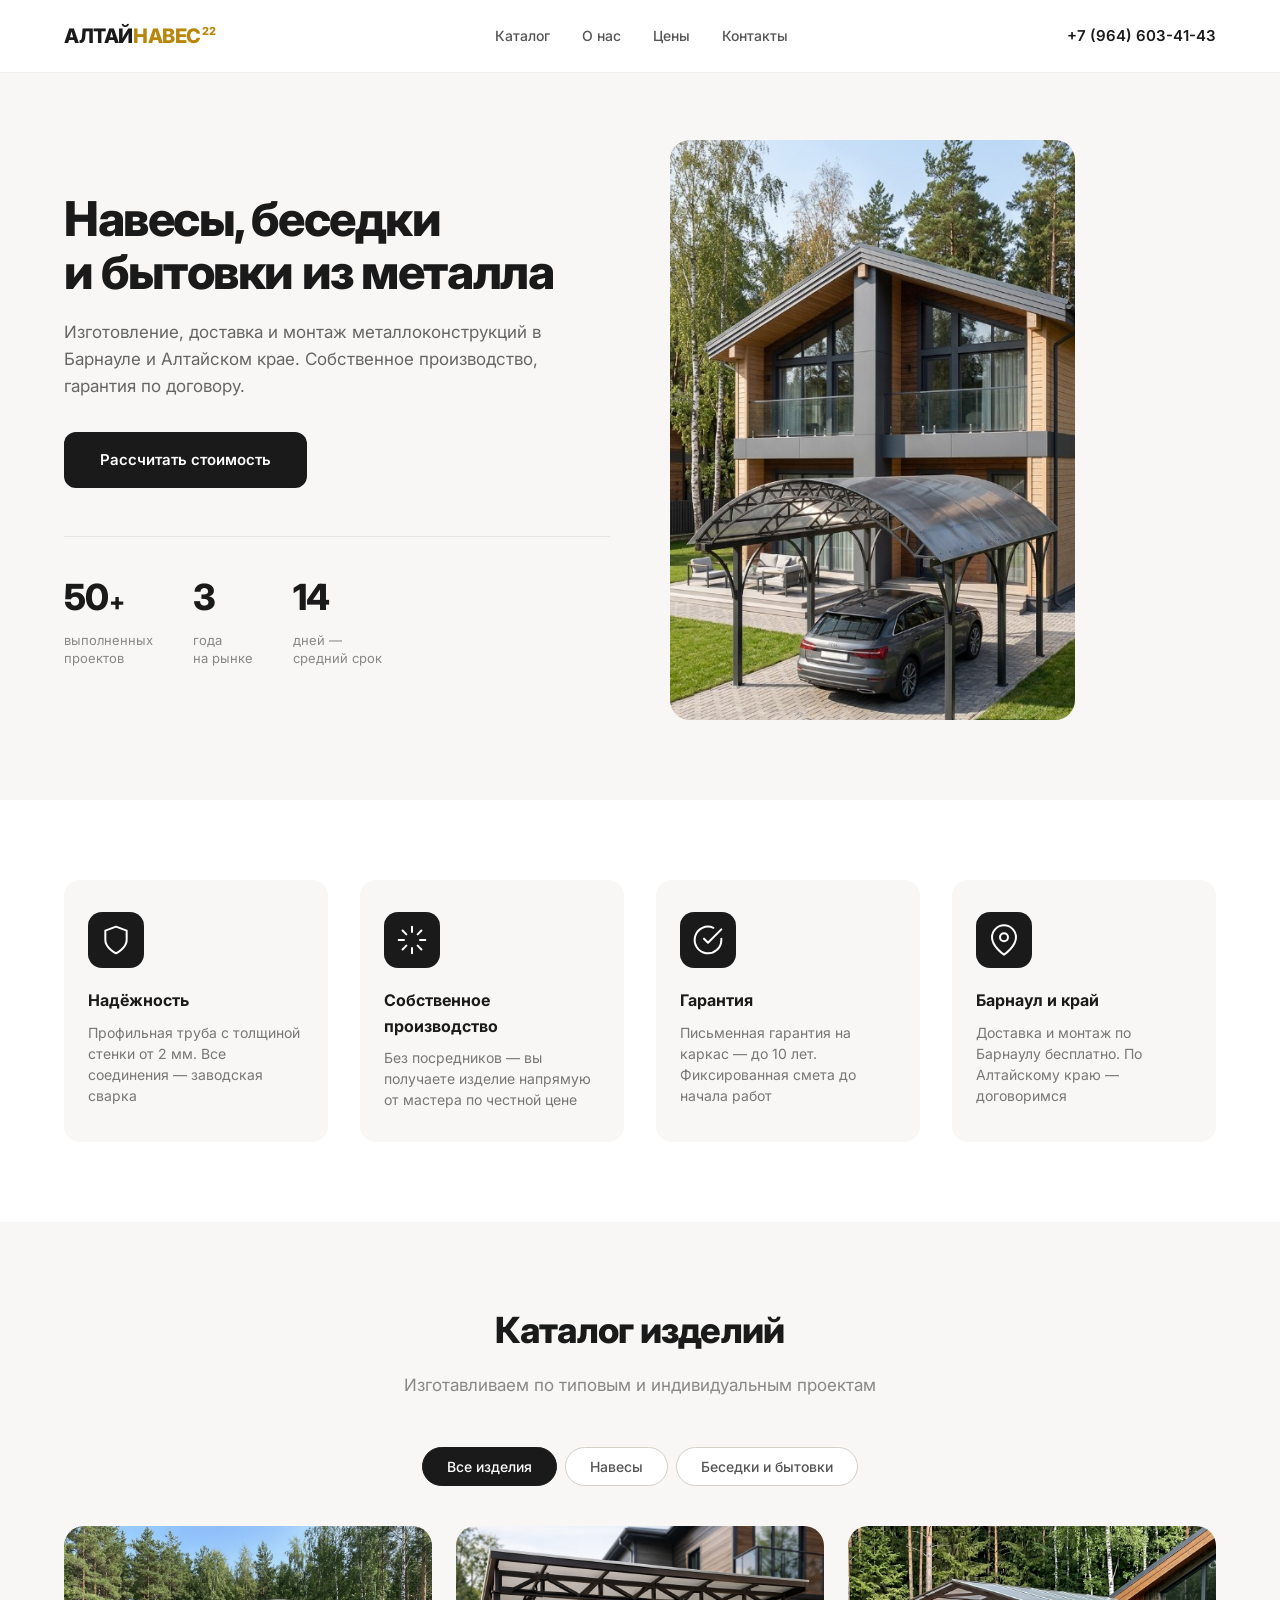
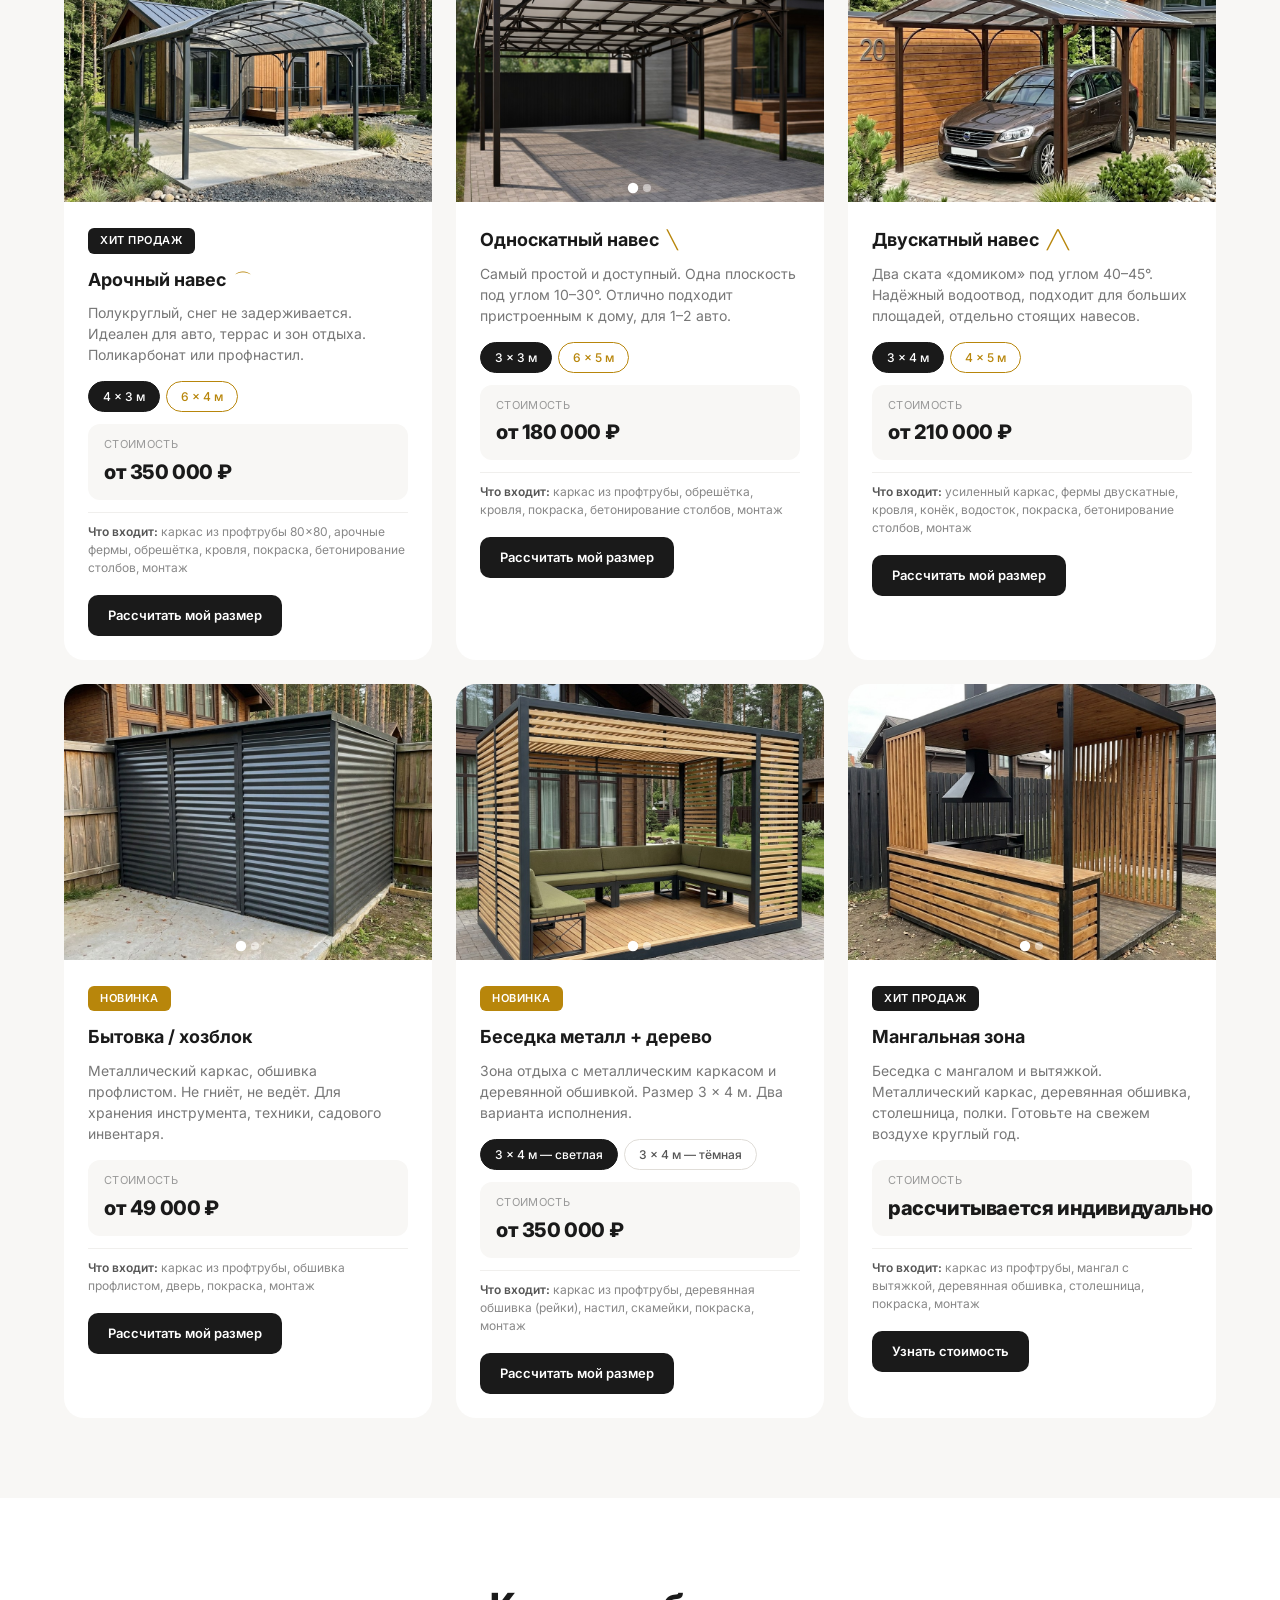
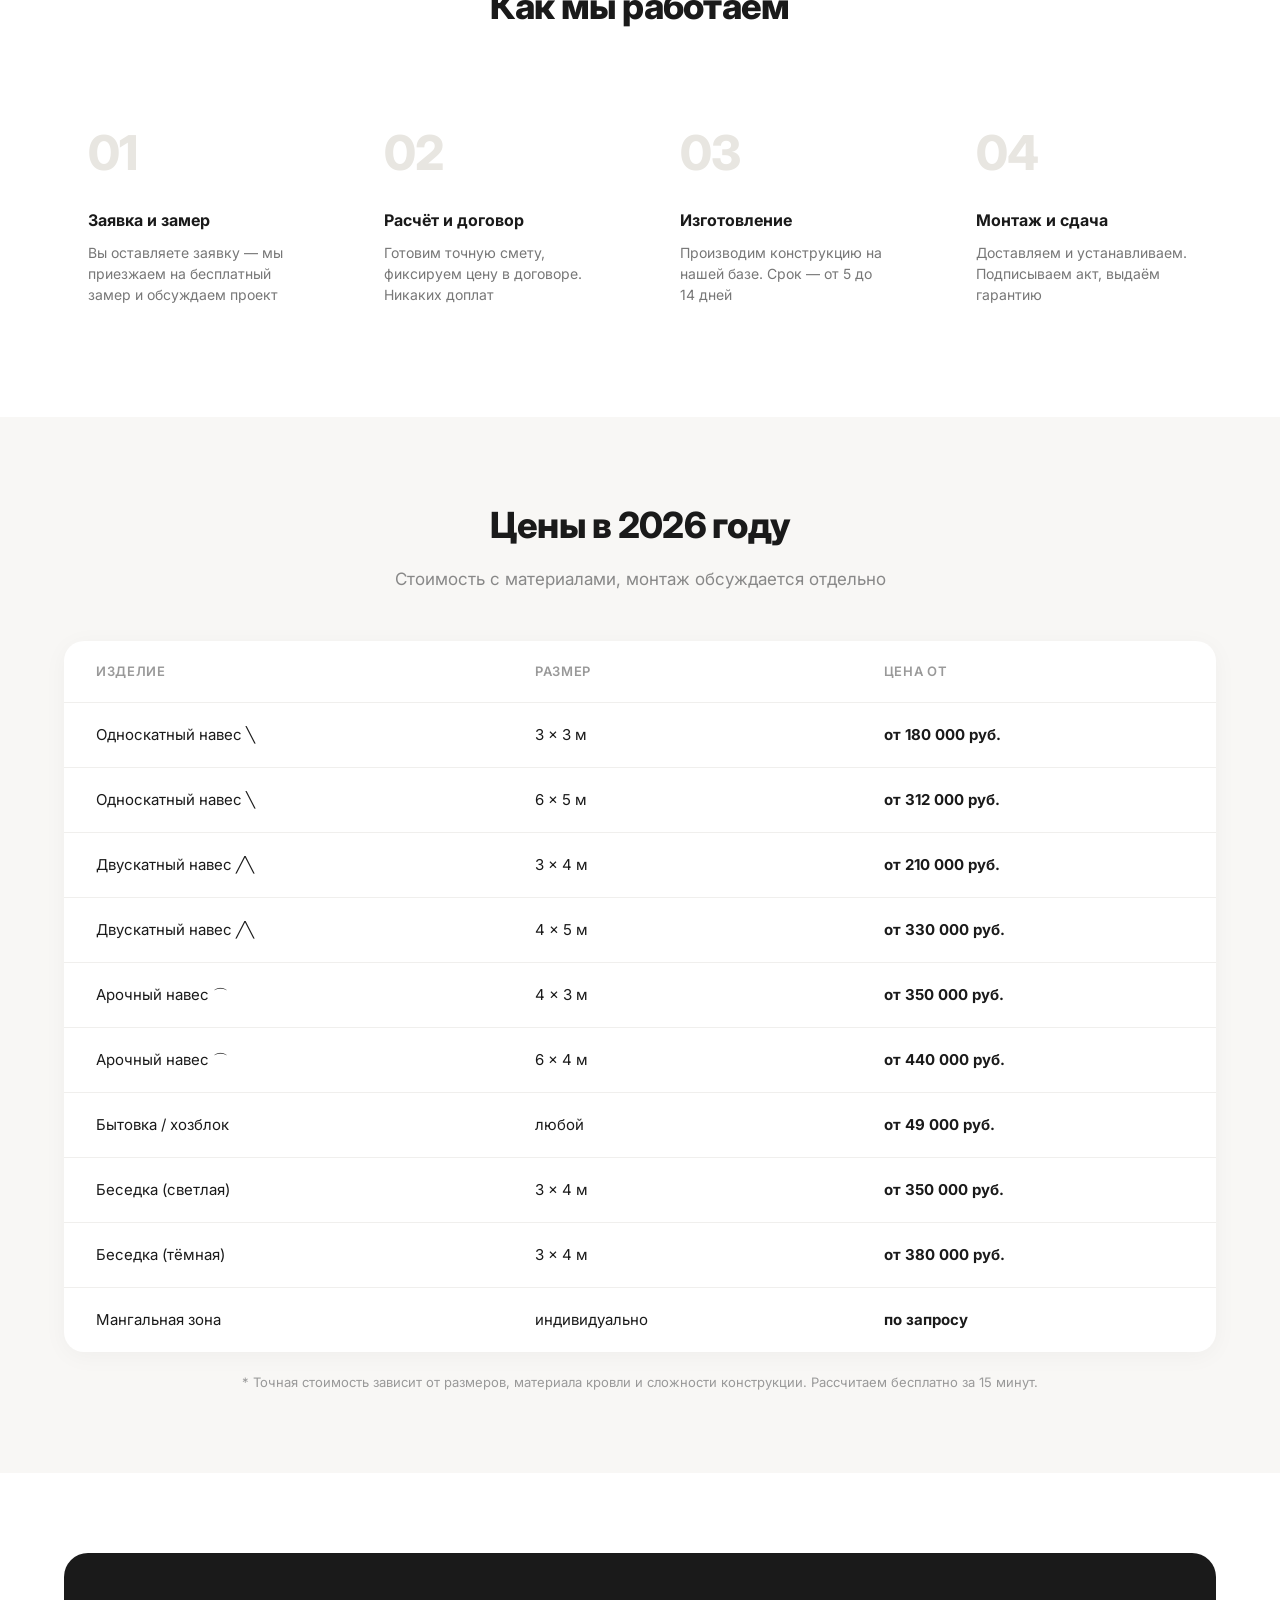
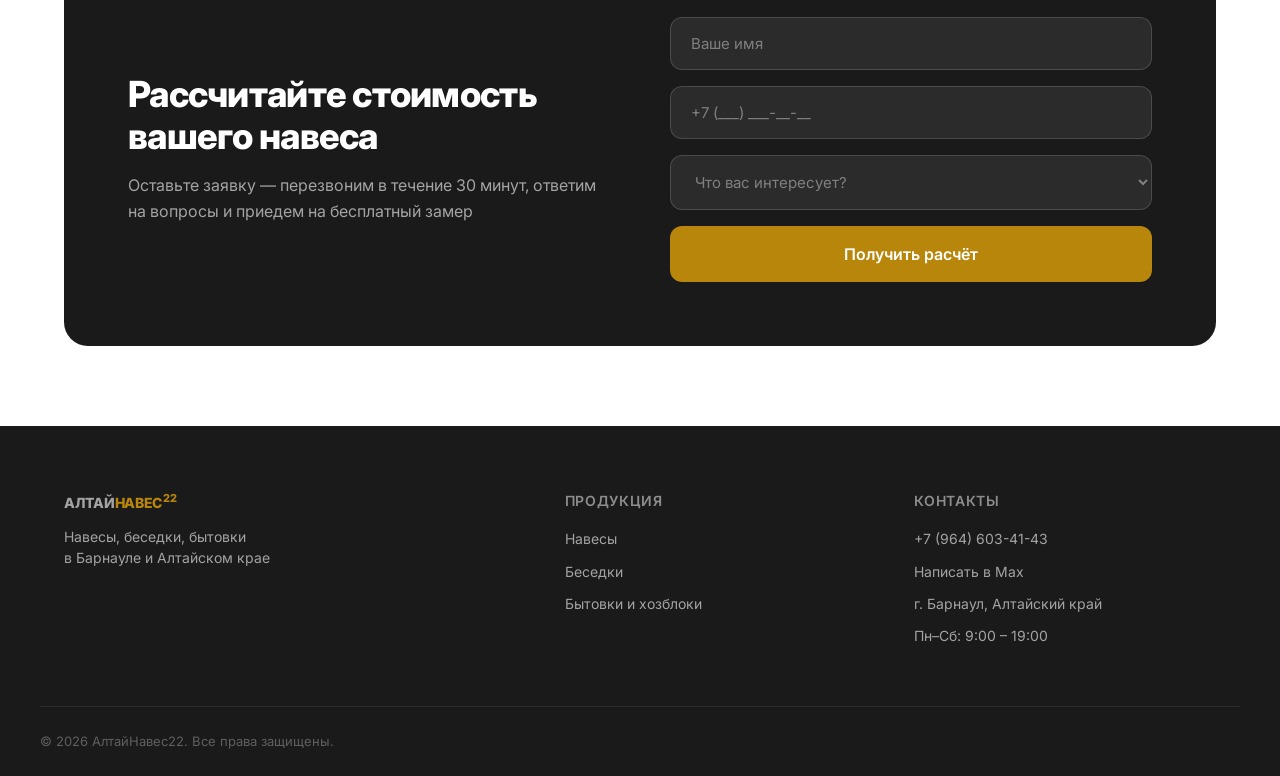
==== commit eb7187d9: "feat: мангальная зона — отдельная карточка в каталоге - Вынес фото барбекю из беседки в отдельную ка" ====
--- a/index.html
+++ b/index.html
@@ -205,13 +205,9 @@
         <div class="card-img card-carousel">
           <img src="img-pergola-1.png" alt="Беседка металл + дерево — светлая" class="carousel-slide active">
           <img src="img-pergola-2.png" alt="Беседка металл + дерево — тёмная" class="carousel-slide">
-          <img src="img-bbq-1.png" alt="Беседка-барбекю с мангалом" class="carousel-slide">
-          <img src="img-bbq-2.png" alt="Зона барбекю металл + дерево" class="carousel-slide">
           <div class="carousel-dots">
             <button class="dot active" data-idx="0"></button>
             <button class="dot" data-idx="1"></button>
-            <button class="dot" data-idx="2"></button>
-            <button class="dot" data-idx="3"></button>
           </div>
           <button class="carousel-arrow carousel-prev" aria-label="Назад">&#8249;</button>
           <button class="carousel-arrow carousel-next" aria-label="Вперёд">&#8250;</button>
@@ -234,6 +230,32 @@
         </div>
       </div>
 
+      <!-- === МАНГАЛЬНАЯ ЗОНА === -->
+      <div class="card" data-category="besedki">
+        <div class="card-img card-carousel">
+          <img src="img-bbq-1.png" alt="Мангальная зона с вытяжкой" class="carousel-slide active">
+          <img src="img-bbq-2.png" alt="Зона барбекю металл + дерево" class="carousel-slide">
+          <div class="carousel-dots">
+            <button class="dot active" data-idx="0"></button>
+            <button class="dot" data-idx="1"></button>
+          </div>
+          <button class="carousel-arrow carousel-prev" aria-label="Назад">&#8249;</button>
+          <button class="carousel-arrow carousel-next" aria-label="Вперёд">&#8250;</button>
+        </div>
+        <div class="card-body">
+          <span class="card-tag">Хит продаж</span>
+          <h3>Мангальная зона</h3>
+          <p>Беседка с мангалом и вытяжкой. Металлический каркас, деревянная обшивка, столешница, полки. Готовьте на свежем воздухе круглый год.</p>
+          <div class="price-display">
+            <div class="price-row price-row-single"><span>Стоимость</span><strong>рассчитывается индивидуально</strong></div>
+          </div>
+          <div class="card-includes">
+            <span class="incl-title">Что входит:</span> каркас из профтрубы, мангал с вытяжкой, деревянная обшивка, столешница, покраска, монтаж
+          </div>
+          <a href="#contacts" class="btn btn-primary btn-sm">Узнать стоимость</a>
+        </div>
+      </div>
+
     </div>
   </div>
 </section>
@@ -330,6 +352,11 @@
             <td>Беседка (тёмная)</td>
             <td>3 × 4 м</td>
             <td><strong>от 380 000 руб.</strong></td>
+          </tr>
+          <tr>
+            <td>Мангальная зона</td>
+            <td>индивидуально</td>
+            <td><strong>по запросу</strong></td>
           </tr>
         </tbody>
       </table>
@@ -355,6 +382,7 @@
           <option>Односкатный навес</option>
           <option>Двускатный навес</option>
           <option>Беседка</option>
+          <option>Мангальная зона</option>
           <option>Бытовка / хозблок</option>
           <option>Другое</option>
         </select>
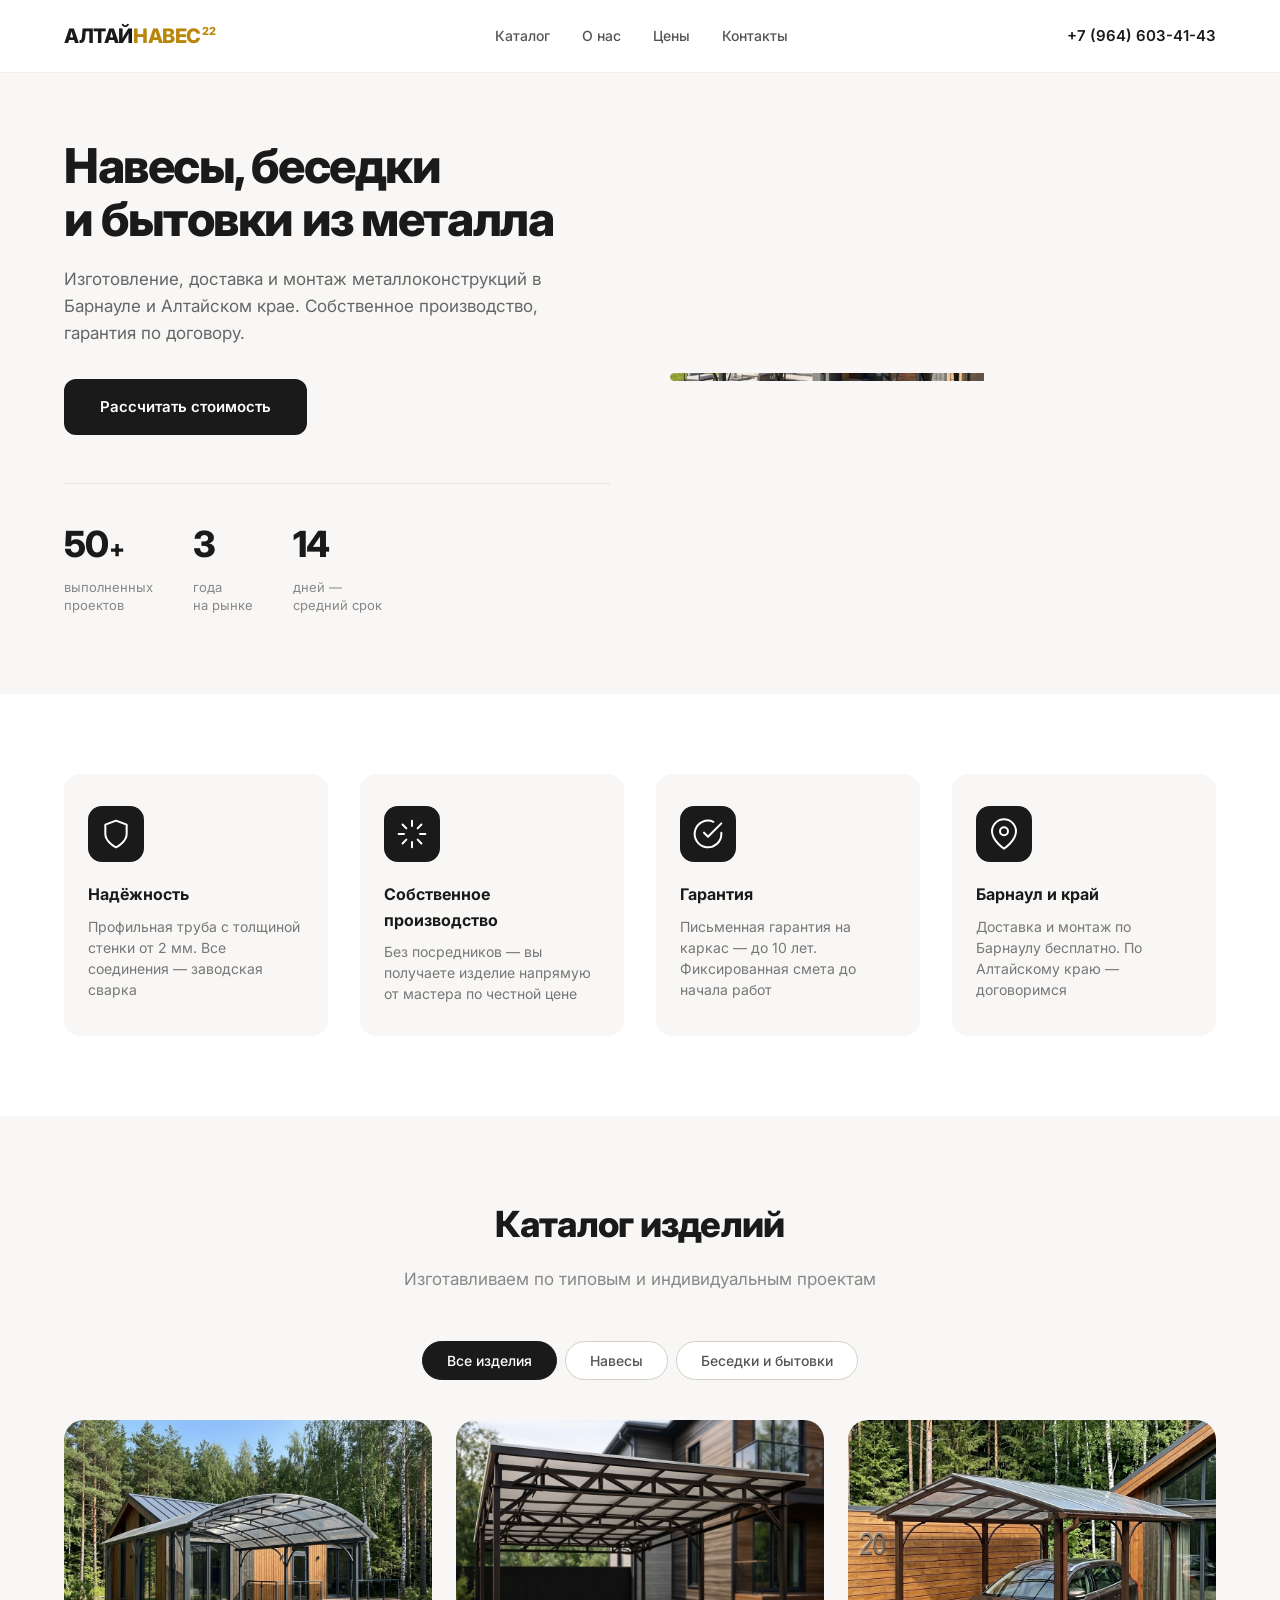
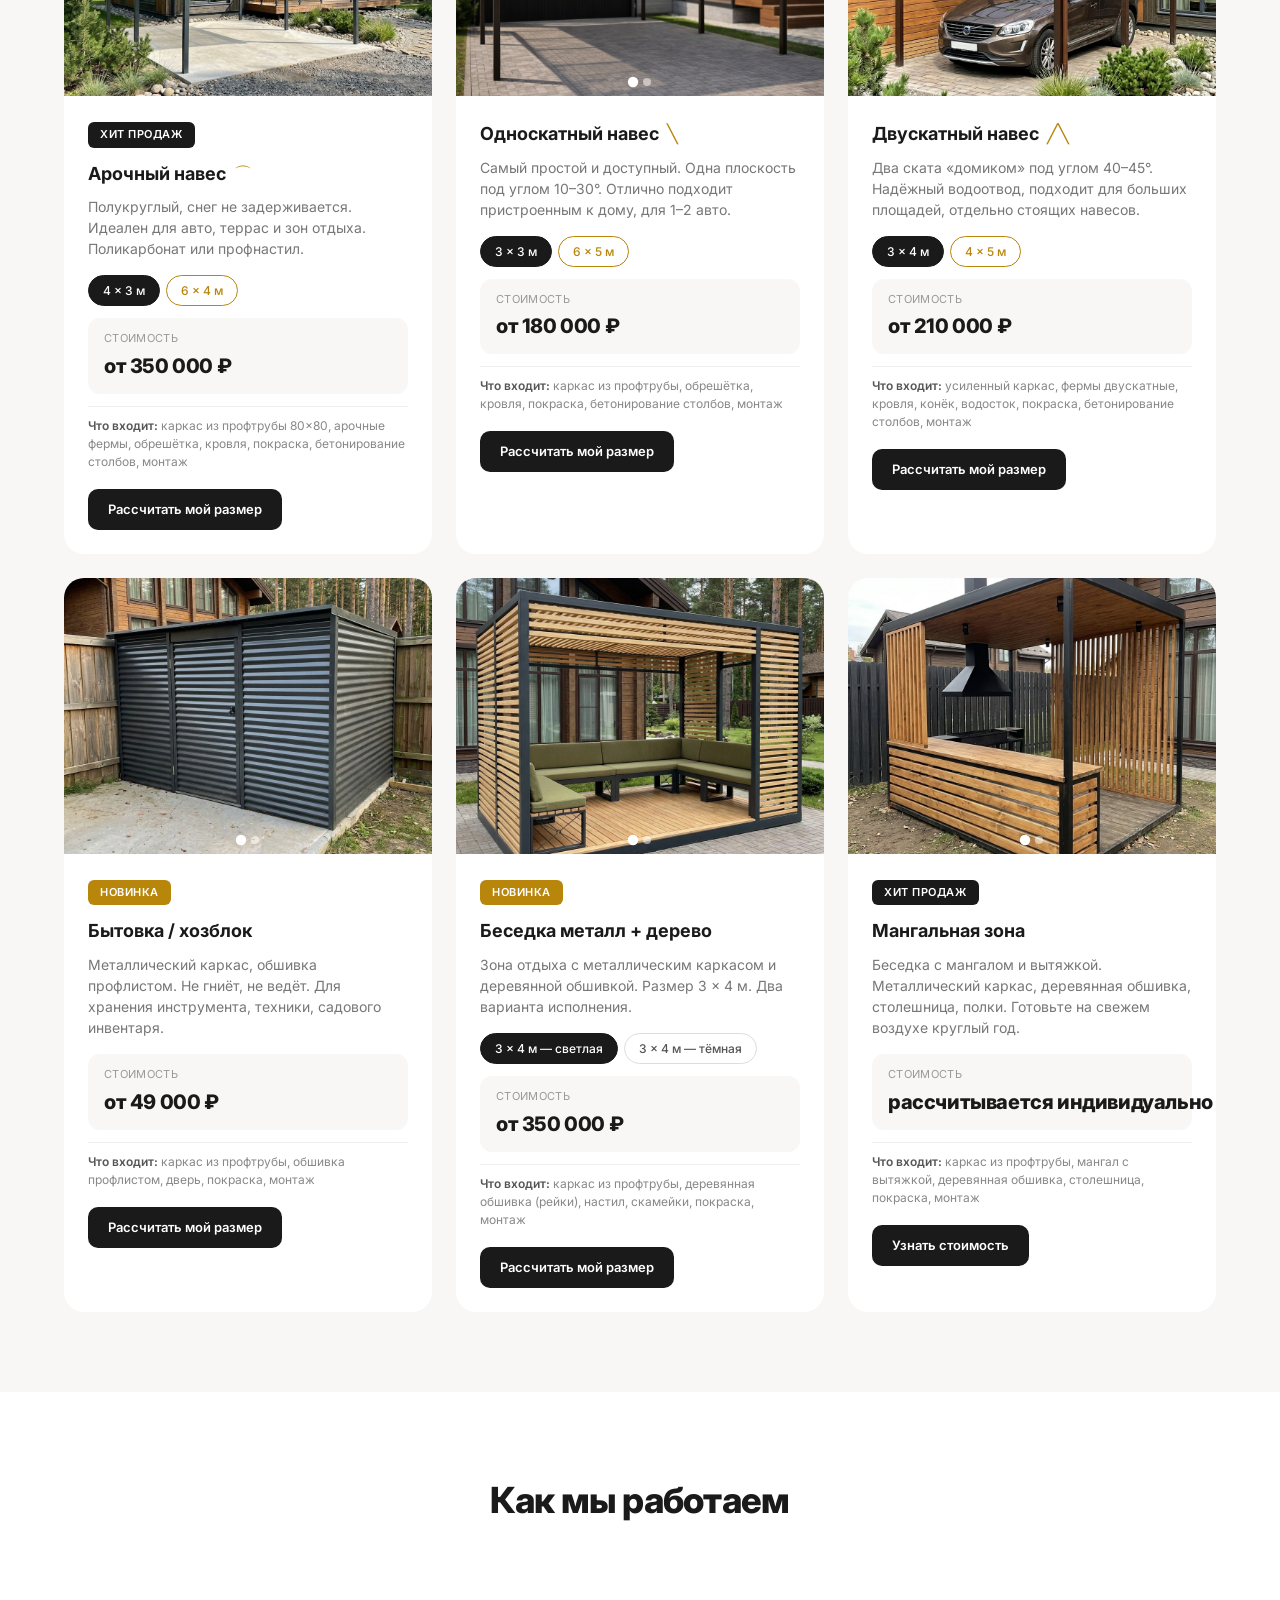
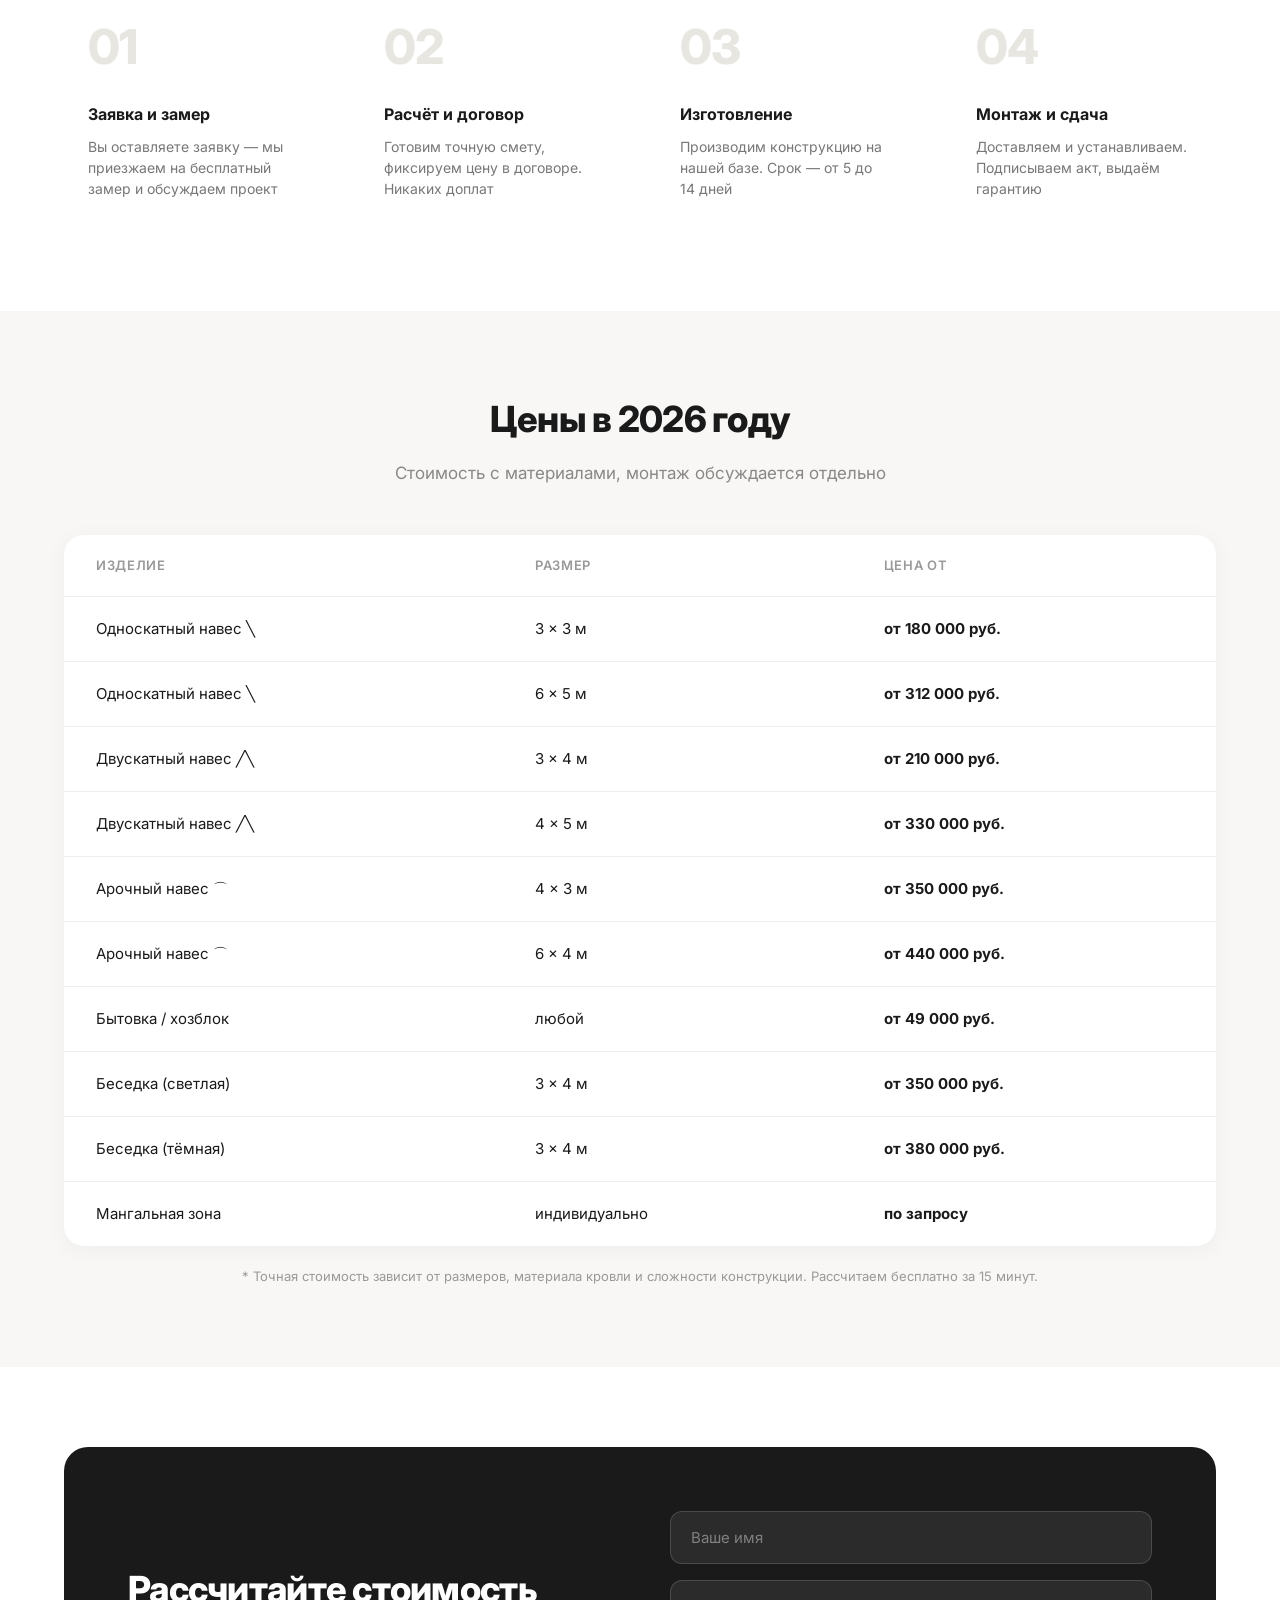
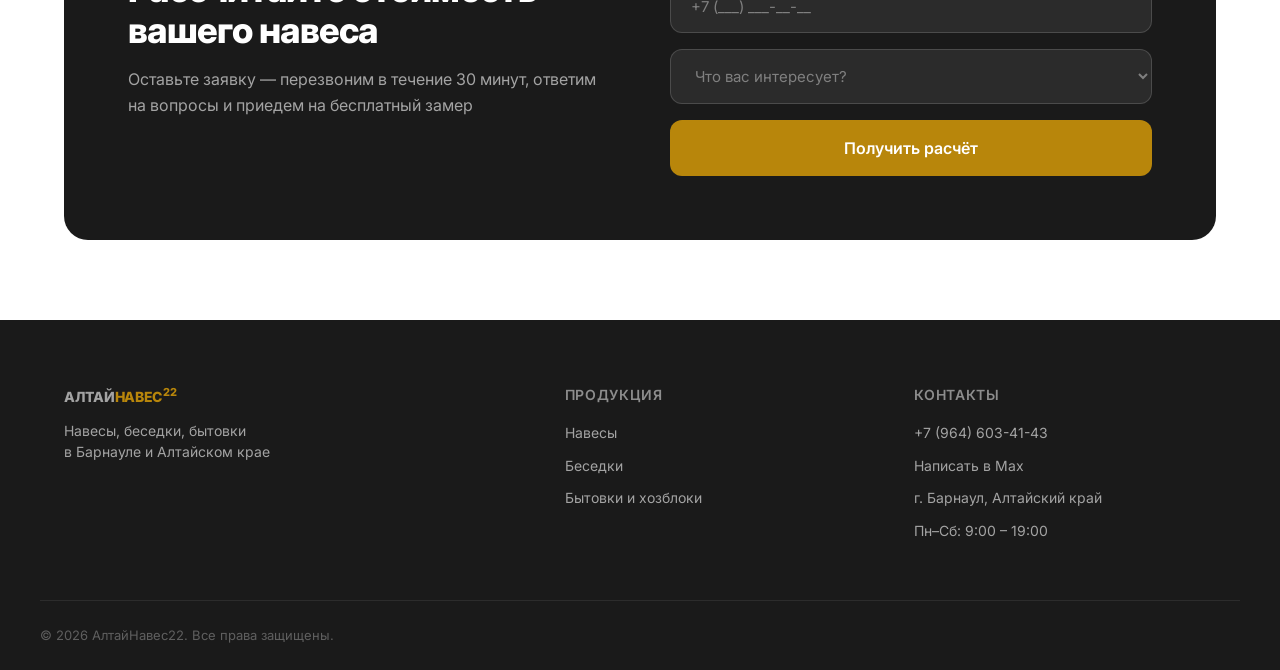
==== commit a902b9a4: "feat: hero → анимированная мозаика изделий - Заменил одну картинку на сетку 3 ячеек (большая + 2 мал" ====
--- a/index.html
+++ b/index.html
@@ -47,8 +47,24 @@
         </div>
       </div>
     </div>
-    <div class="hero-image">
-      <img src="hero-carport.png" alt="Навес для автомобиля из металла">
+    <div class="hero-mosaic">
+      <div class="mosaic-cell cell-large">
+        <img src="hero-carport.png" alt="Навес для автомобиля">
+        <img src="img-carport-arch.png" alt="Арочный навес">
+        <img src="img-single-1.png" alt="Односкатный навес">
+      </div>
+      <div class="mosaic-col">
+        <div class="mosaic-cell cell-top">
+          <img src="img-bbq-2.png" alt="Зона барбекю">
+          <img src="img-pergola-1.png" alt="Беседка светлая">
+          <img src="img-bbq-1.png" alt="Мангальная зона">
+        </div>
+        <div class="mosaic-cell cell-bottom">
+          <img src="img-shed-1.png" alt="Бытовка">
+          <img src="img-pergola-2.png" alt="Беседка тёмная">
+          <img src="img-shed-2.png" alt="Хозблок">
+        </div>
+      </div>
     </div>
   </div>
 </section>
@@ -506,6 +522,27 @@
     this.querySelector('button[type="submit"]').disabled = false;
   }, 10000);
 });
+document.querySelectorAll('.mosaic-cell').forEach(cell => {
+  const imgs = cell.querySelectorAll('img');
+  if (imgs.length < 2) { imgs[0]?.classList.add('m-active'); return; }
+  let cur = 0;
+  imgs[cur].classList.add('m-active');
+
+  let round = 0;
+  function next() {
+    const prev = cur;
+    cur = (cur + 1) % imgs.length;
+    imgs[prev].classList.remove('m-active');
+    imgs[prev].classList.add('m-exit');
+    imgs[cur].classList.add('m-active');
+    setTimeout(() => imgs[prev].classList.remove('m-exit'), 1400);
+    round++;
+    const delay = Math.max(2800, 6000 - round * 400);
+    setTimeout(next, delay);
+  }
+  const offset = Math.random() * 3000 + 2000;
+  setTimeout(next, offset);
+});
 </script>
 </body>
 </html>
--- a/style.css
+++ b/style.css
@@ -125,19 +125,46 @@
   color: #888;
   line-height: 1.4;
 }
-.hero-image {
-  position: relative;
+.hero-mosaic {
+  display: grid;
+  grid-template-columns: 1.4fr 1fr;
+  gap: 8px;
+  max-height: 580px;
   border-radius: 20px;
   overflow: hidden;
-  aspect-ratio: 3/4.3;
-  max-height: 580px;
-}
-.hero-image img {
+}
+.mosaic-col {
+  display: grid;
+  grid-template-rows: 1fr 1fr;
+  gap: 8px;
+}
+.mosaic-cell {
+  position: relative;
+  overflow: hidden;
+  border-radius: 4px;
+}
+.mosaic-cell img {
+  position: absolute;
+  inset: 0;
   width: 100%;
-  height: 103%;
+  height: 100%;
   object-fit: cover;
-  object-position: top center;
-}
+  opacity: 0;
+  transform: scale(1.12);
+  transition: opacity 1.6s cubic-bezier(.22,1,.36,1), transform 7s cubic-bezier(.22,1,.36,1);
+}
+.mosaic-cell img.m-active {
+  opacity: 1;
+  transform: scale(1);
+}
+.mosaic-cell img.m-exit {
+  opacity: 0;
+  transform: scale(1.06);
+  transition: opacity 1.2s cubic-bezier(.55,.06,.68,.19), transform 1.2s cubic-bezier(.55,.06,.68,.19);
+}
+.cell-large { border-radius: 20px 0 0 20px; }
+.mosaic-col .cell-top { border-radius: 0 20px 0 0; }
+.mosaic-col .cell-bottom { border-radius: 0 0 20px 0; }
 
 /* ===== BENEFITS ===== */
 .benefits {
@@ -610,8 +637,8 @@
 /* ===== RESPONSIVE ===== */
 @media (max-width: 1024px) {
   .hero-inner { grid-template-columns: 1fr; gap: 40px; }
-  .hero-image { max-height: 420px; aspect-ratio: 3/4; }
-  .hero-image img { height: 103%; }
+  .hero-image, .hero-mosaic { max-height: 420px; }
+  .hero-mosaic { max-height: 420px; }
   .hero h1 { font-size: 40px; }
   .benefits-grid { grid-template-columns: repeat(2, 1fr); }
   .catalog-grid { grid-template-columns: repeat(2, 1fr); }
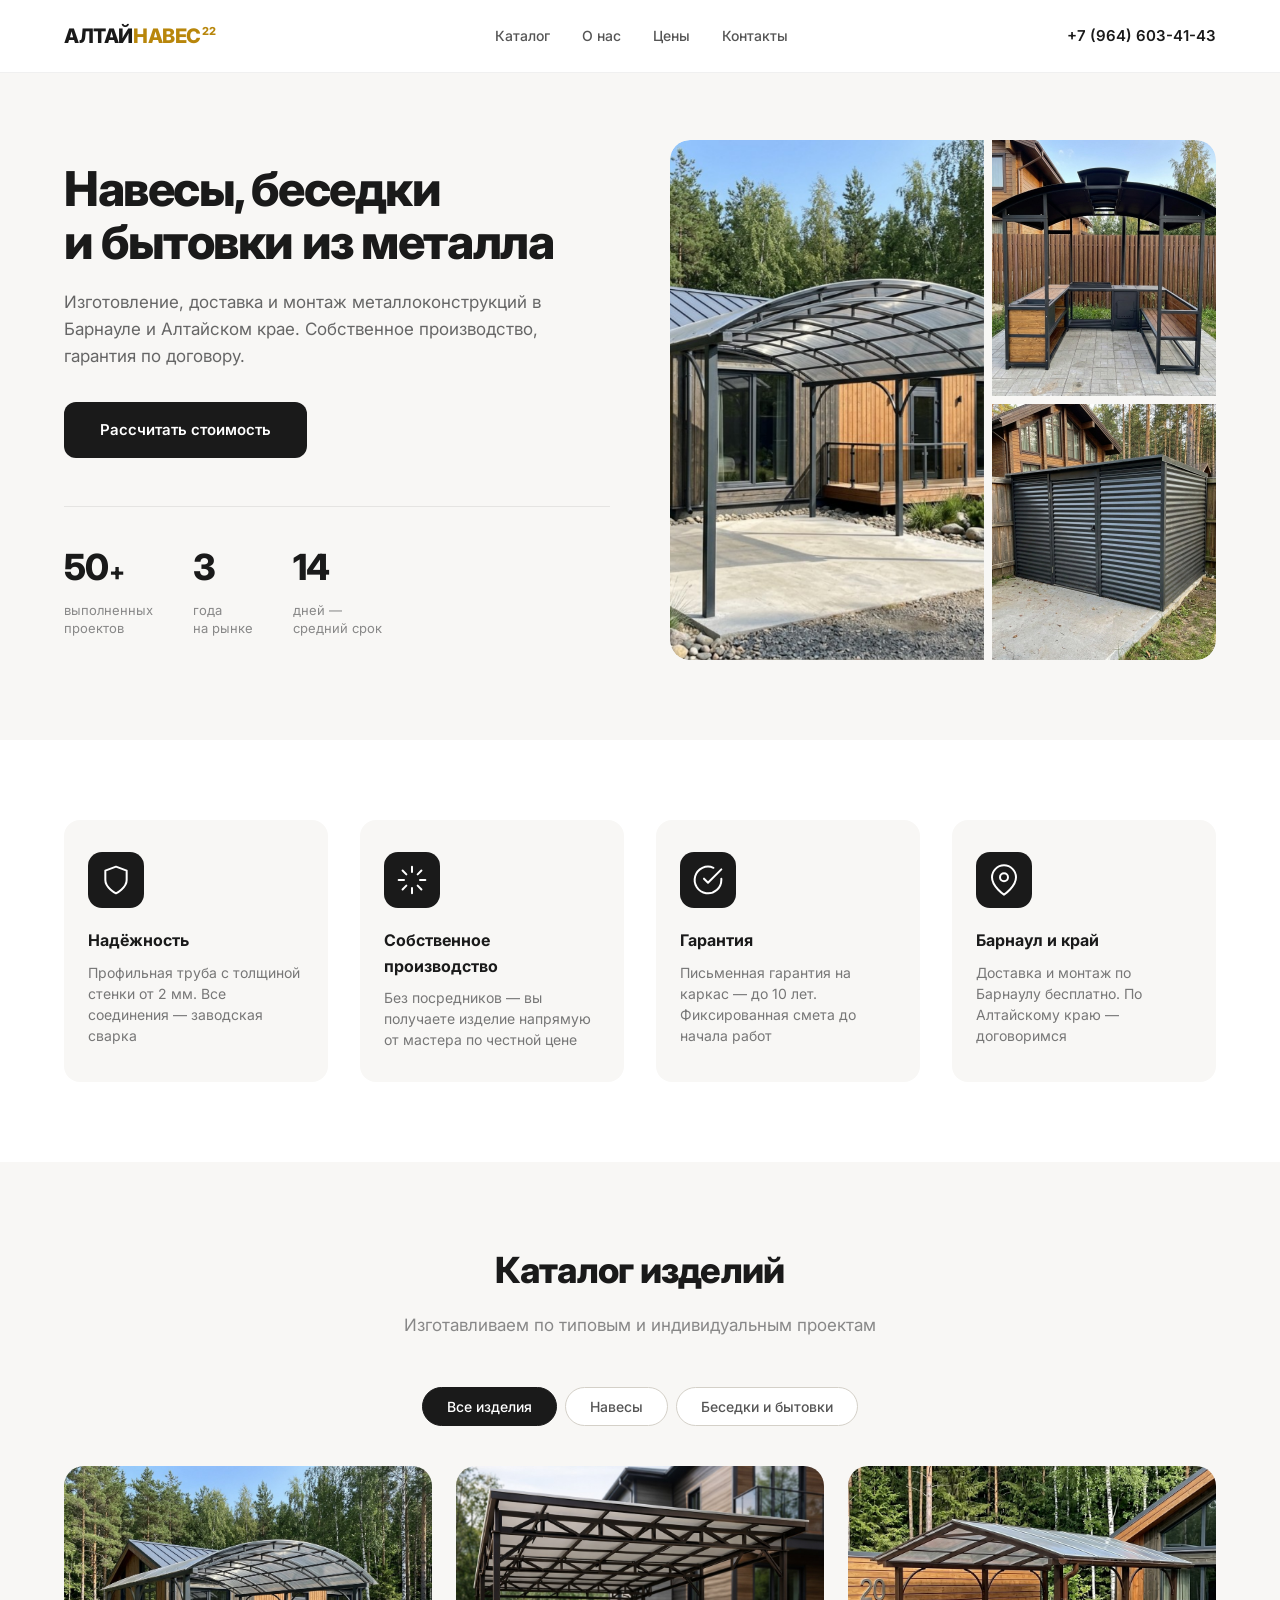
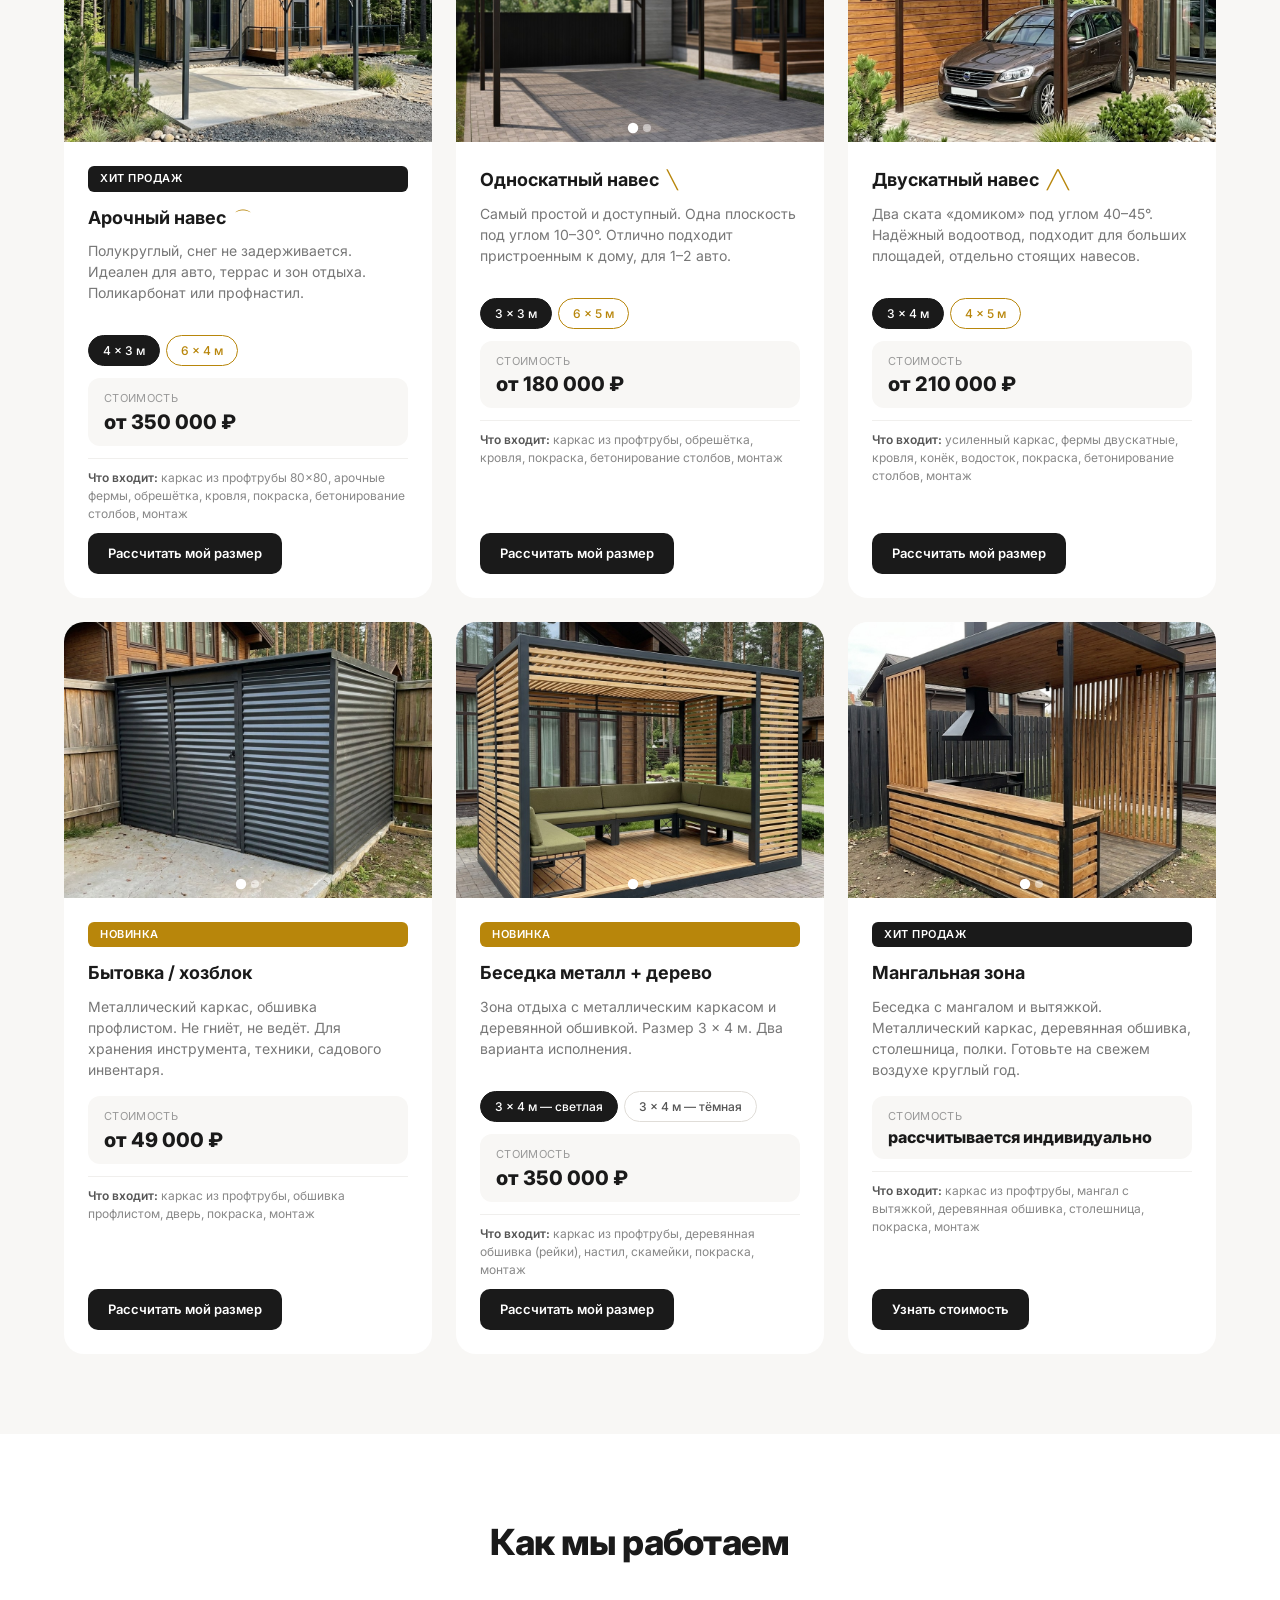
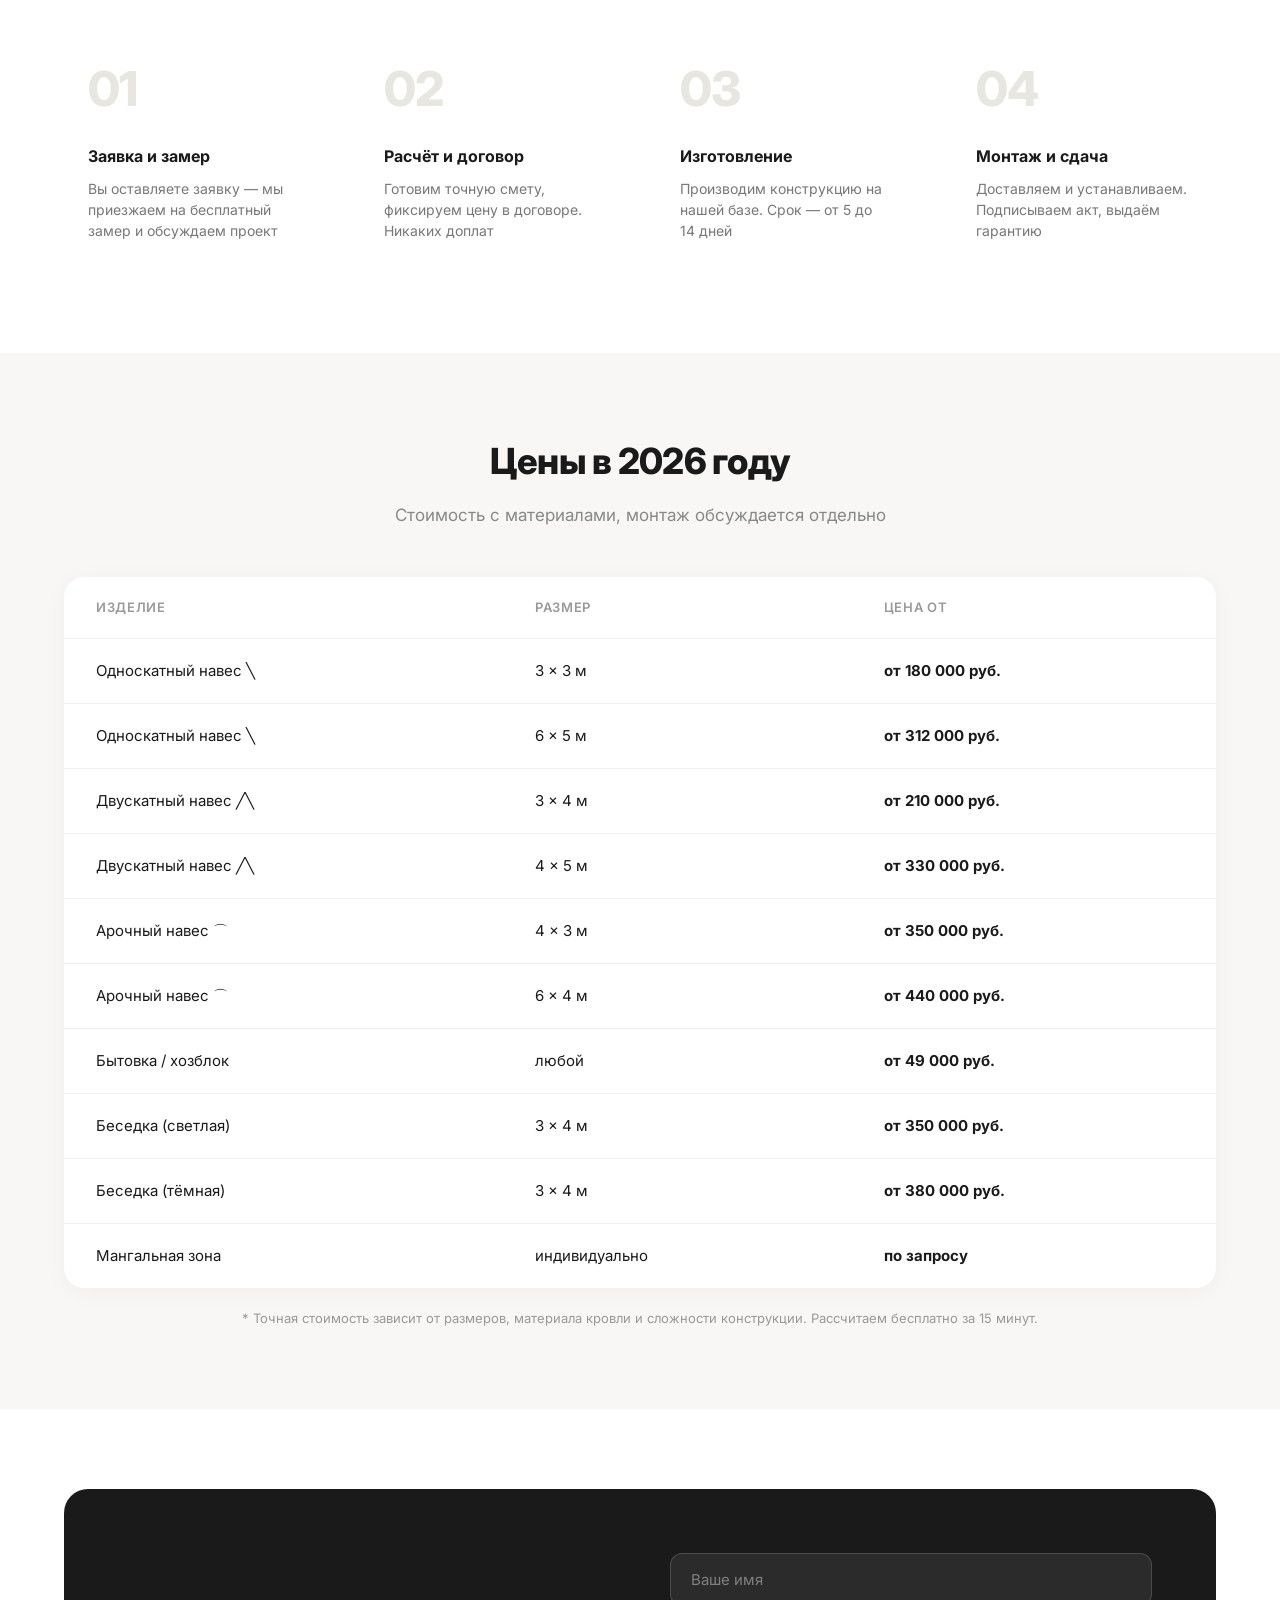
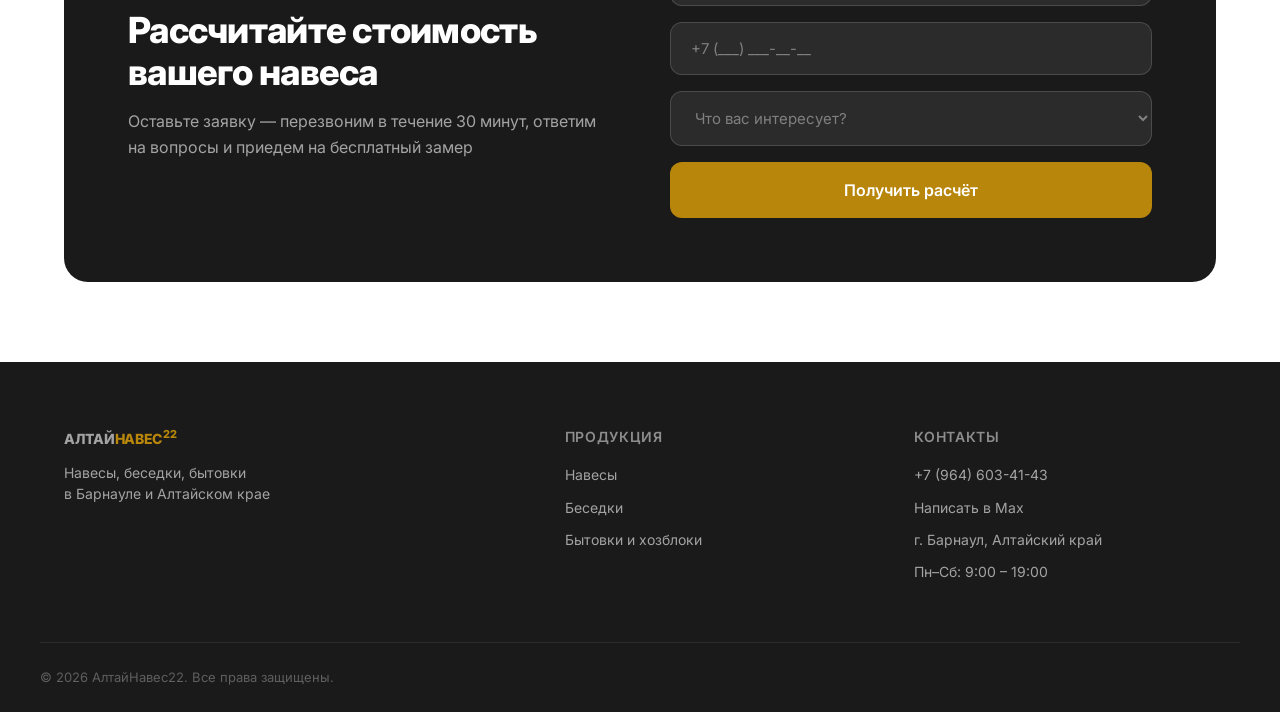
==== commit 0ba330f7: "fix: цена не вылезает + флаер беседок + флаер сараев 2 фото - «рассчитывается индивидуально»: уменьш" ====
--- a/index.html
+++ b/index.html
@@ -263,7 +263,7 @@
           <h3>Мангальная зона</h3>
           <p>Беседка с мангалом и вытяжкой. Металлический каркас, деревянная обшивка, столешница, полки. Готовьте на свежем воздухе круглый год.</p>
           <div class="price-display">
-            <div class="price-row price-row-single"><span>Стоимость</span><strong>рассчитывается индивидуально</strong></div>
+            <div class="price-row price-row-single"><span>Стоимость</span><strong style="font-size:16px">рассчитывается индивидуально</strong></div>
           </div>
           <div class="card-includes">
             <span class="incl-title">Что входит:</span> каркас из профтрубы, мангал с вытяжкой, деревянная обшивка, столешница, покраска, монтаж
--- a/style.css
+++ b/style.css
@@ -129,7 +129,7 @@
   display: grid;
   grid-template-columns: 1.4fr 1fr;
   gap: 8px;
-  max-height: 580px;
+  height: 520px;
   border-radius: 20px;
   overflow: hidden;
 }
@@ -141,7 +141,7 @@
 .mosaic-cell {
   position: relative;
   overflow: hidden;
-  border-radius: 4px;
+  min-height: 0;
 }
 .mosaic-cell img {
   position: absolute;
@@ -150,8 +150,9 @@
   height: 100%;
   object-fit: cover;
   opacity: 0;
-  transform: scale(1.12);
-  transition: opacity 1.6s cubic-bezier(.22,1,.36,1), transform 7s cubic-bezier(.22,1,.36,1);
+  transform: scale(1.08);
+  will-change: opacity, transform;
+  transition: opacity 1.8s cubic-bezier(.22,1,.36,1), transform 8s cubic-bezier(.12,.8,.32,1);
 }
 .mosaic-cell img.m-active {
   opacity: 1;
@@ -159,8 +160,8 @@
 }
 .mosaic-cell img.m-exit {
   opacity: 0;
-  transform: scale(1.06);
-  transition: opacity 1.2s cubic-bezier(.55,.06,.68,.19), transform 1.2s cubic-bezier(.55,.06,.68,.19);
+  transform: scale(1.04);
+  transition: opacity 1.4s cubic-bezier(.55,.06,.68,.19), transform 1.4s cubic-bezier(.55,.06,.68,.19);
 }
 .cell-large { border-radius: 20px 0 0 20px; }
 .mosaic-col .cell-top { border-radius: 0 20px 0 0; }
@@ -263,6 +264,8 @@
   border-radius: 20px;
   overflow: hidden;
   transition: transform .25s, box-shadow .25s, opacity .25s;
+  display: flex;
+  flex-direction: column;
 }
 .card-hidden {
   opacity: 0;
@@ -297,7 +300,16 @@
   text-transform: uppercase;
   letter-spacing: .1em;
 }
-.card-body { padding: 24px; }
+.card-body {
+  padding: 24px;
+  display: flex;
+  flex-direction: column;
+  flex: 1;
+}
+.card-body .btn {
+  margin-top: auto;
+  align-self: flex-start;
+}
 .card-tag {
   display: inline-block;
   padding: 4px 12px;
@@ -392,6 +404,9 @@
   font-size: 20px;
   font-weight: 800;
   color: #1a1a1a;
+  word-break: break-word;
+  line-height: 1.2;
+}
   letter-spacing: -.02em;
 }
 .price-row-single { flex: none; }
@@ -637,8 +652,8 @@
 /* ===== RESPONSIVE ===== */
 @media (max-width: 1024px) {
   .hero-inner { grid-template-columns: 1fr; gap: 40px; }
-  .hero-image, .hero-mosaic { max-height: 420px; }
-  .hero-mosaic { max-height: 420px; }
+  .hero-image, .hero-mosaic { height: 380px; }
+  .hero-mosaic { height: 380px; }
   .hero h1 { font-size: 40px; }
   .benefits-grid { grid-template-columns: repeat(2, 1fr); }
   .catalog-grid { grid-template-columns: repeat(2, 1fr); }
@@ -651,6 +666,8 @@
   .nav { display: none; }
   .hero { padding: 110px 0 60px; }
   .hero h1 { font-size: 32px; }
+  .hero-mosaic { height: 260px; gap: 4px; }
+  .mosaic-col { gap: 4px; }
   .hero-sub { font-size: 15px; }
   .hero-stats { gap: 24px; flex-wrap: wrap; }
   .stat-num { font-size: 28px; }
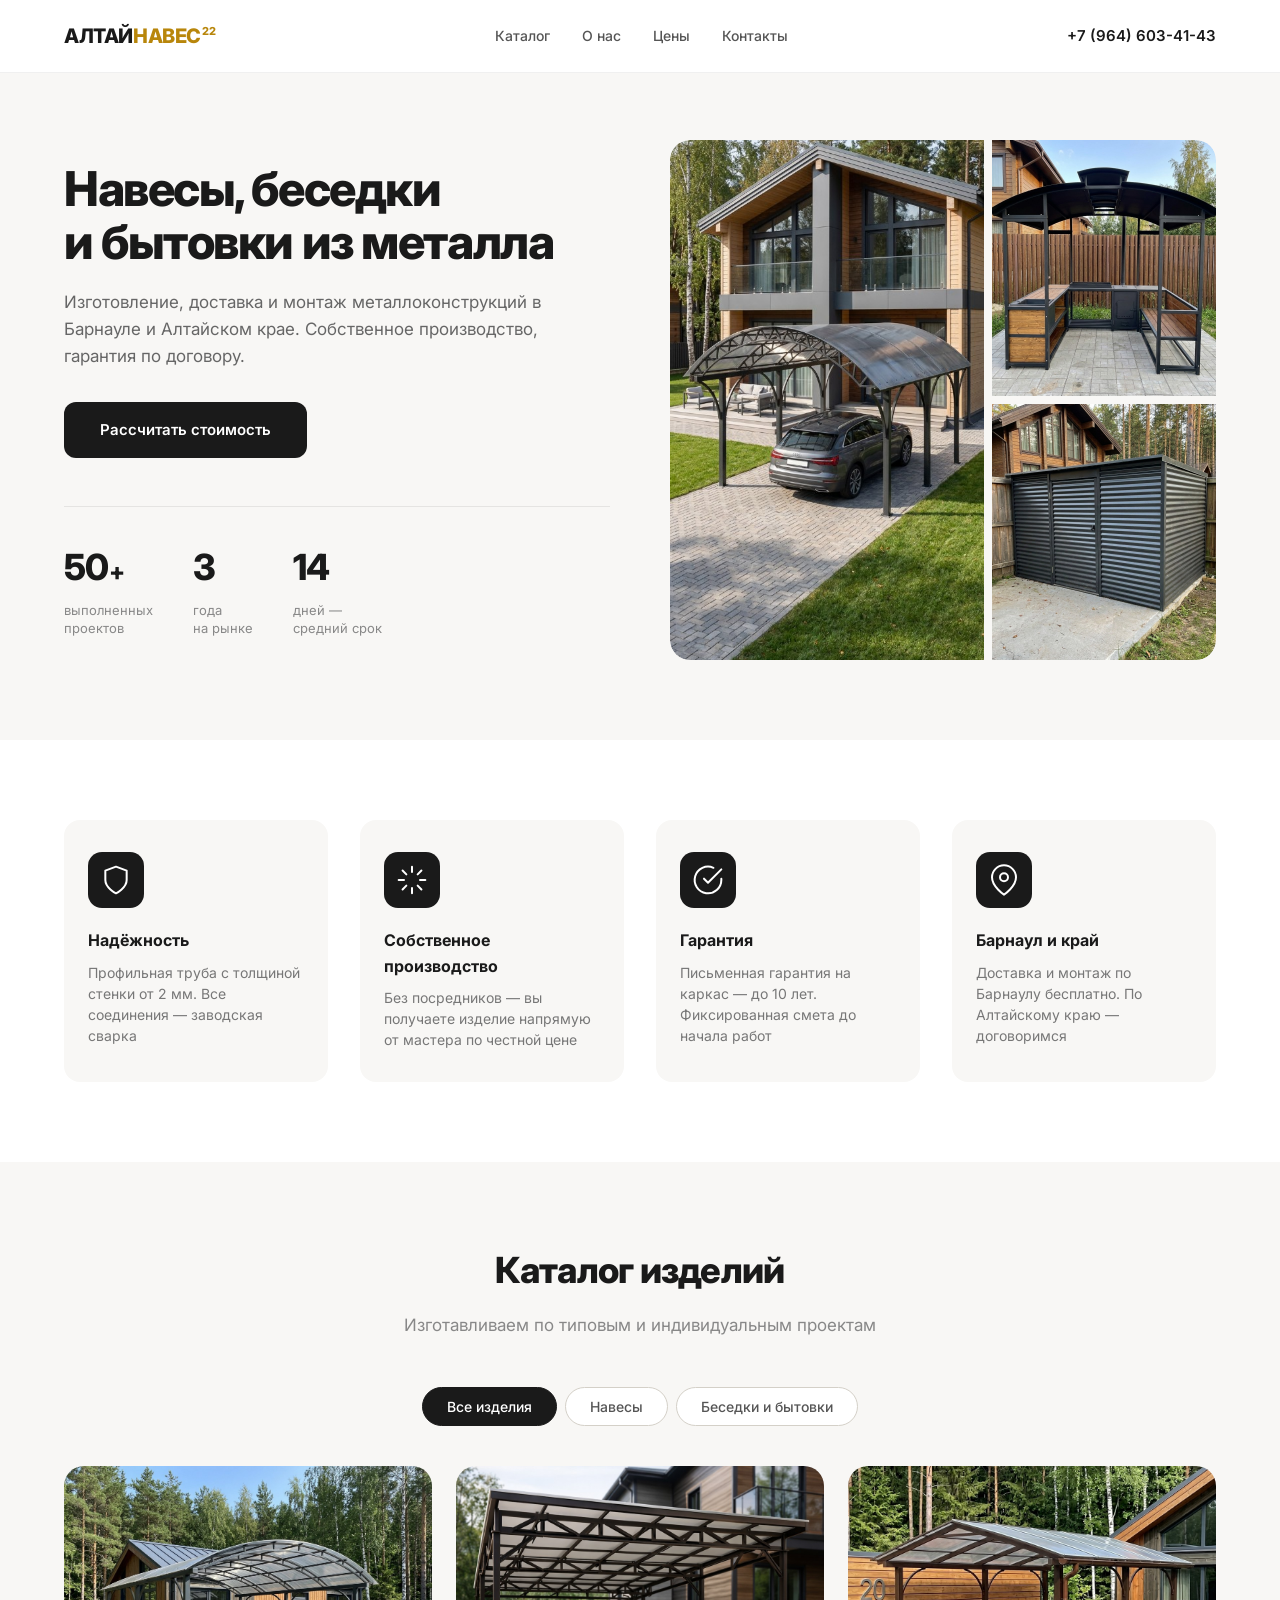
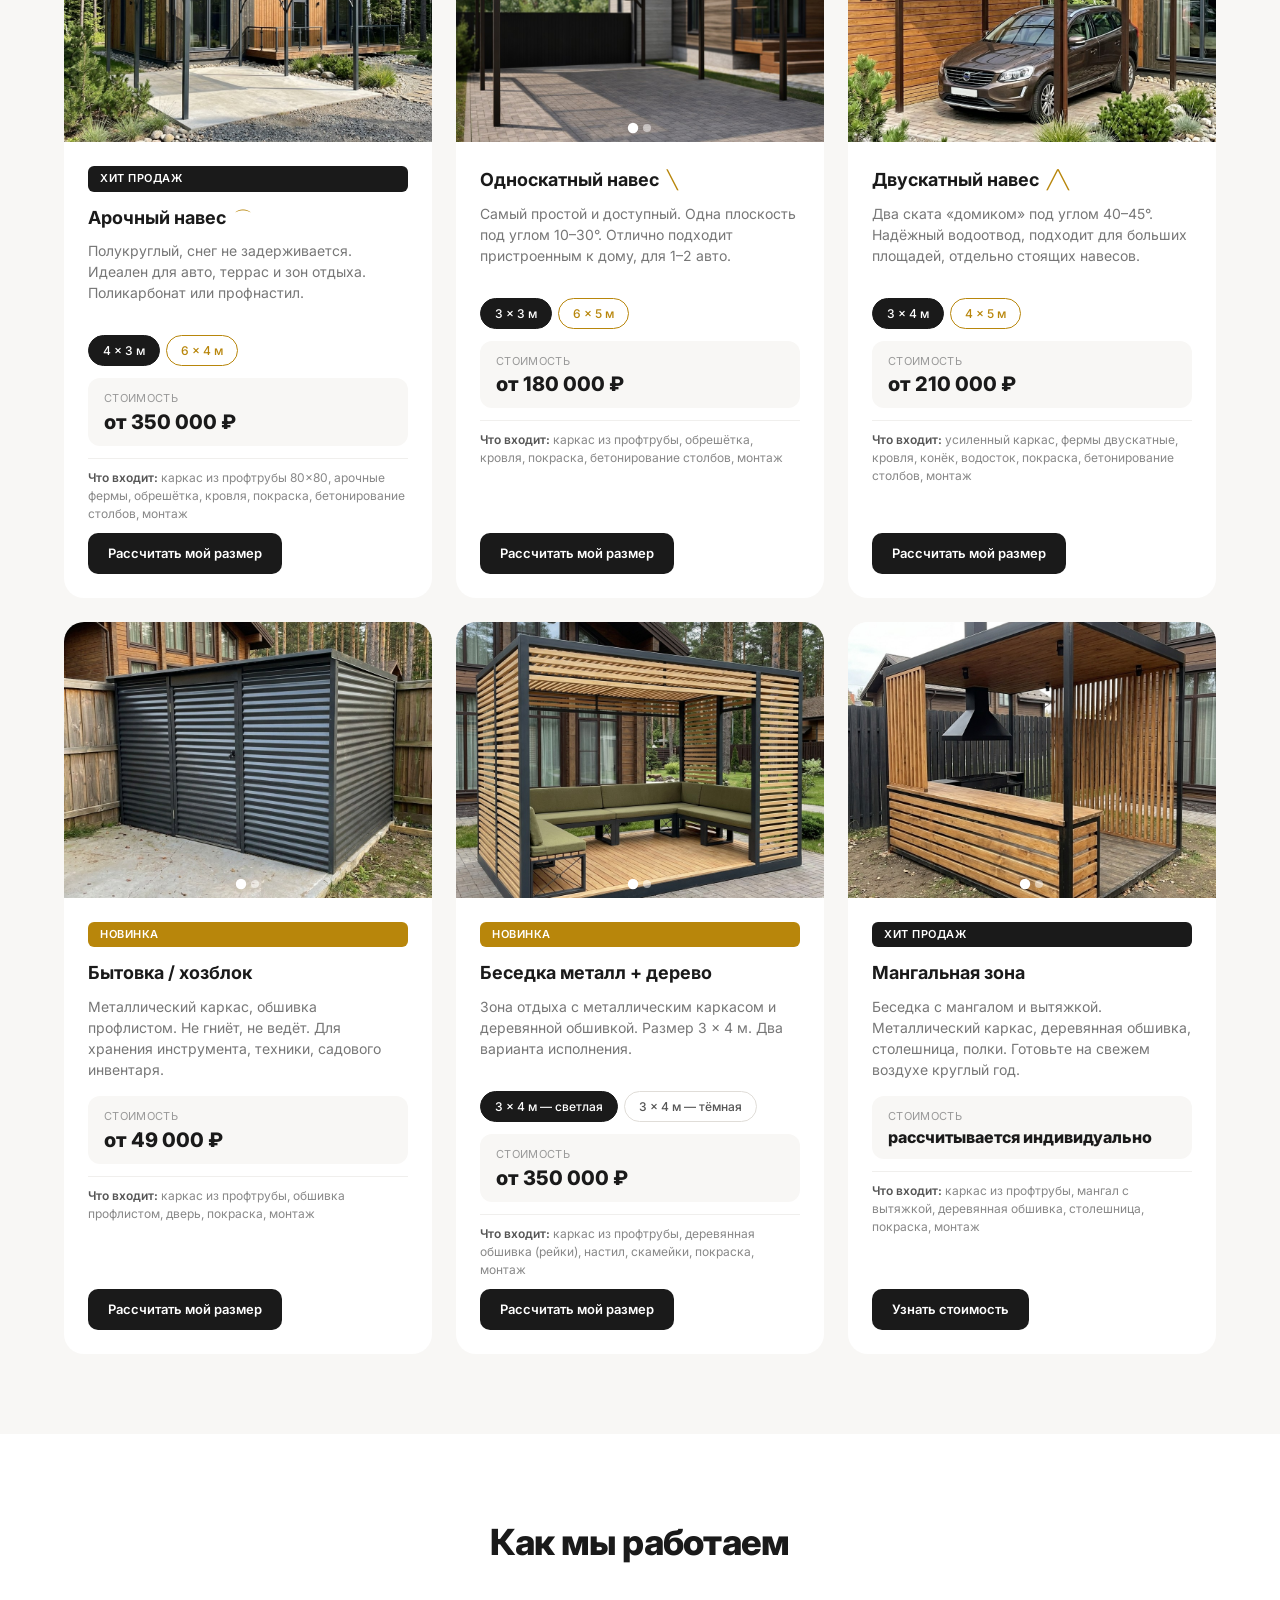
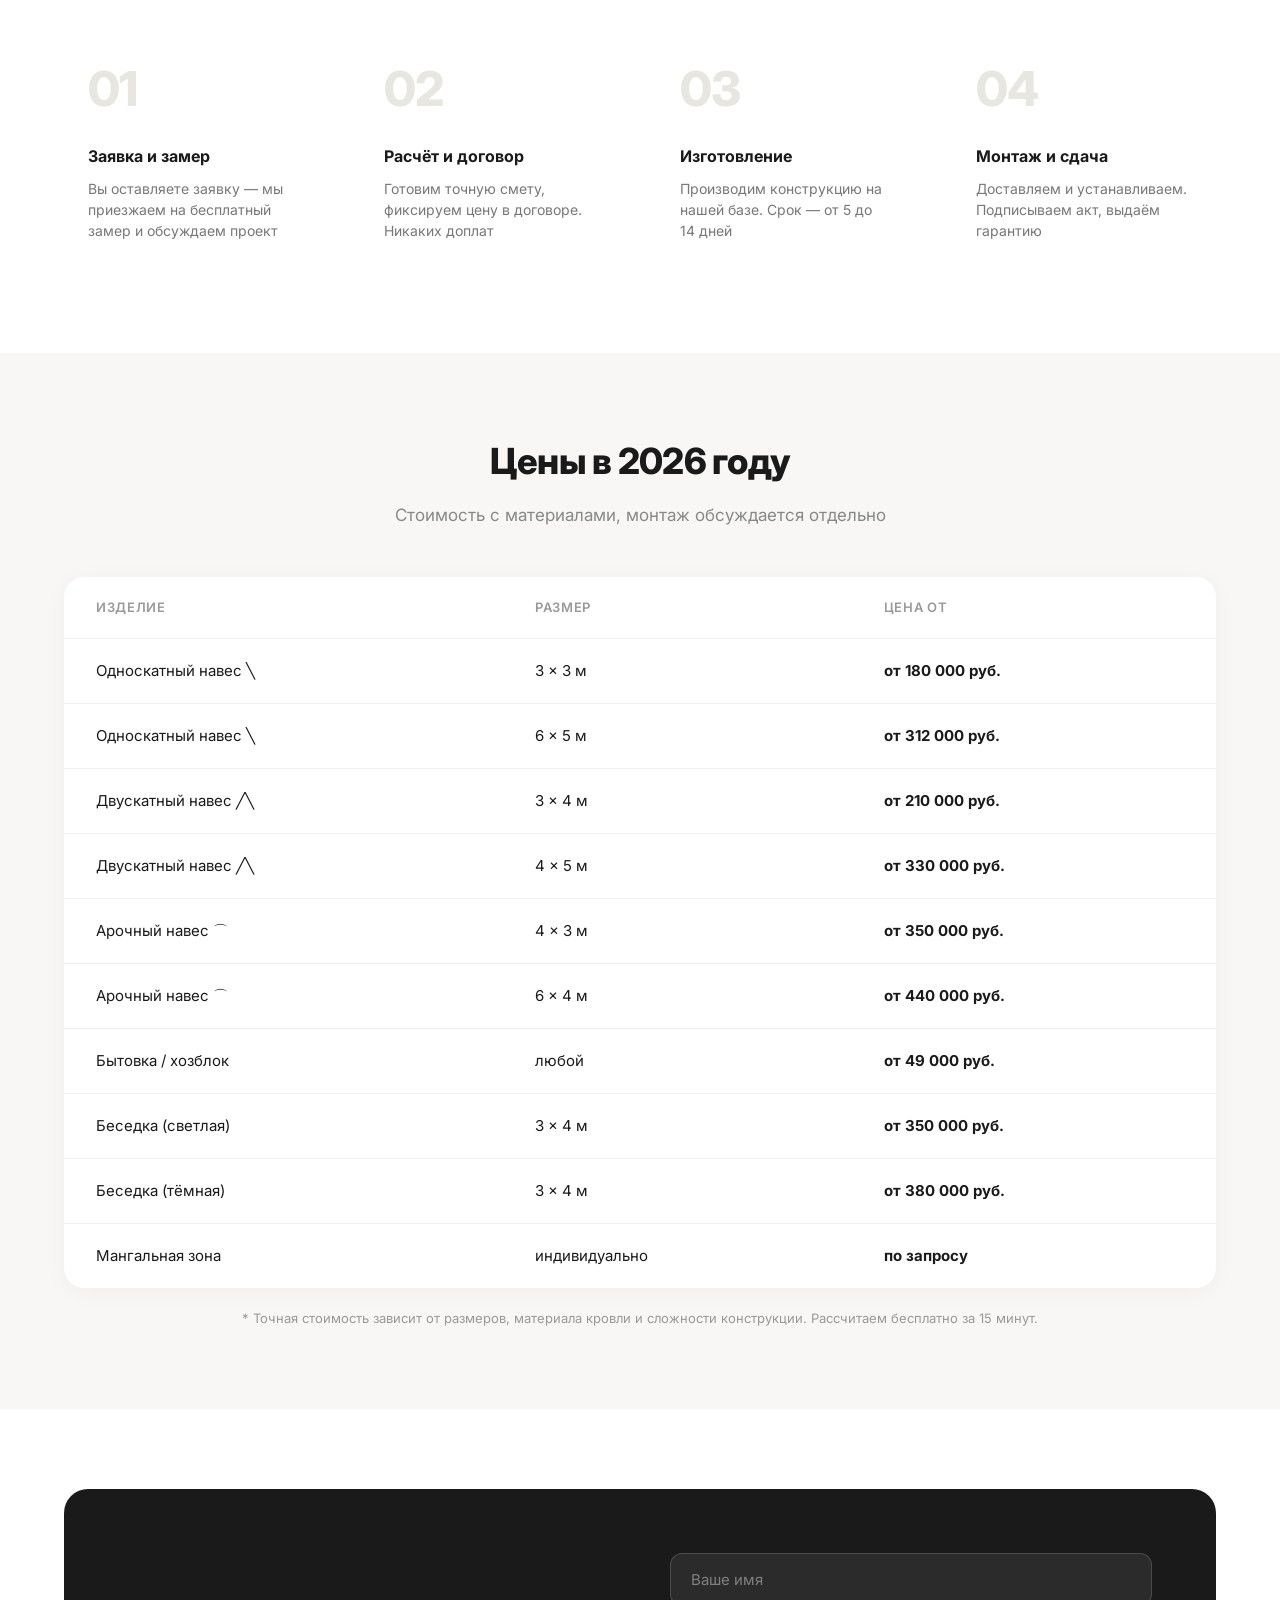
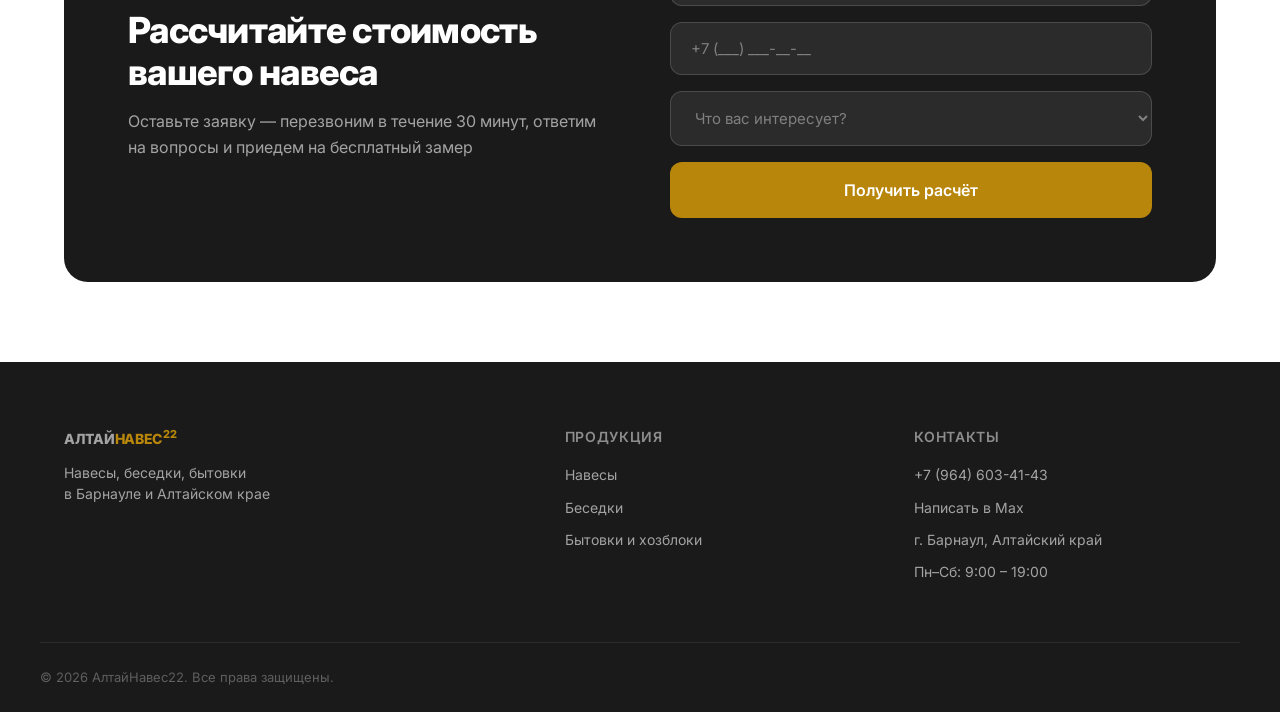
==== commit e5a8da25: "feat: подключил Яндекс.Метрику 109337009 (вебвизор, клик-карта, цели)" ====
--- a/index.html
+++ b/index.html
@@ -8,6 +8,20 @@
   <link rel="stylesheet" href="style.css">
   <link rel="preconnect" href="https://fonts.googleapis.com">
   <link href="https://fonts.googleapis.com/css2?family=Inter:wght@400;500;600;700;800&display=swap" rel="stylesheet">
+
+  <!-- Yandex.Metrika counter -->
+  <script type="text/javascript">
+      (function(m,e,t,r,i,k,a){
+          m[i]=m[i]||function(){(m[i].a=m[i].a||[]).push(arguments)};
+          m[i].l=1*new Date();
+          for (var j = 0; j < document.scripts.length; j++) {if (document.scripts[j].src === r) { return; }}
+          k=e.createElement(t),a=e.getElementsByTagName(t)[0],k.async=1,k.src=r,a.parentNode.insertBefore(k,a)
+      })(window, document,'script','https://mc.yandex.ru/metrika/tag.js?id=109337009', 'ym');
+
+      ym(109337009, 'init', {ssr:true, webvisor:true, clickmap:true, ecommerce:"dataLayer", referrer: document.referrer, url: location.href, accurateTrackBounce:true, trackLinks:true});
+  </script>
+  <noscript><div><img src="https://mc.yandex.ru/watch/109337009" style="position:absolute; left:-9999px;" alt="" /></div></noscript>
+  <!-- /Yandex.Metrika counter -->
 </head>
 <body>
 
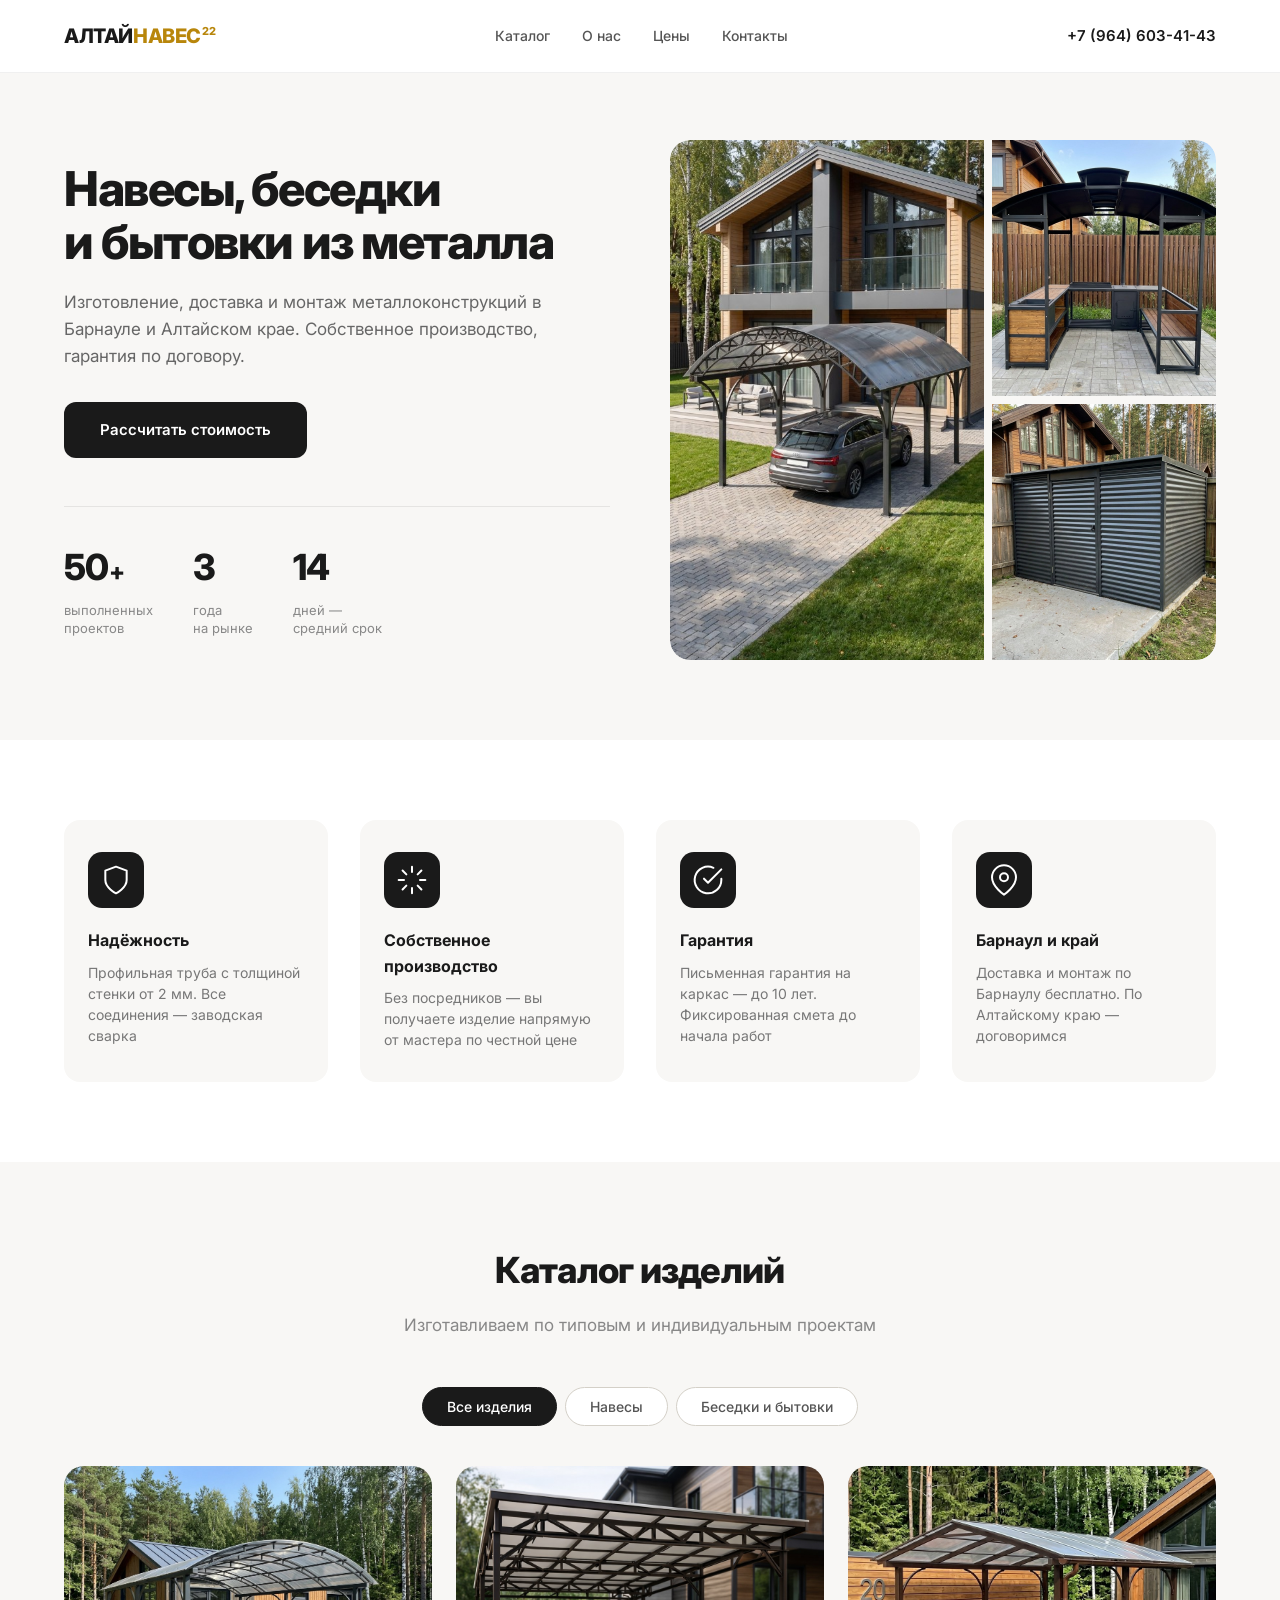
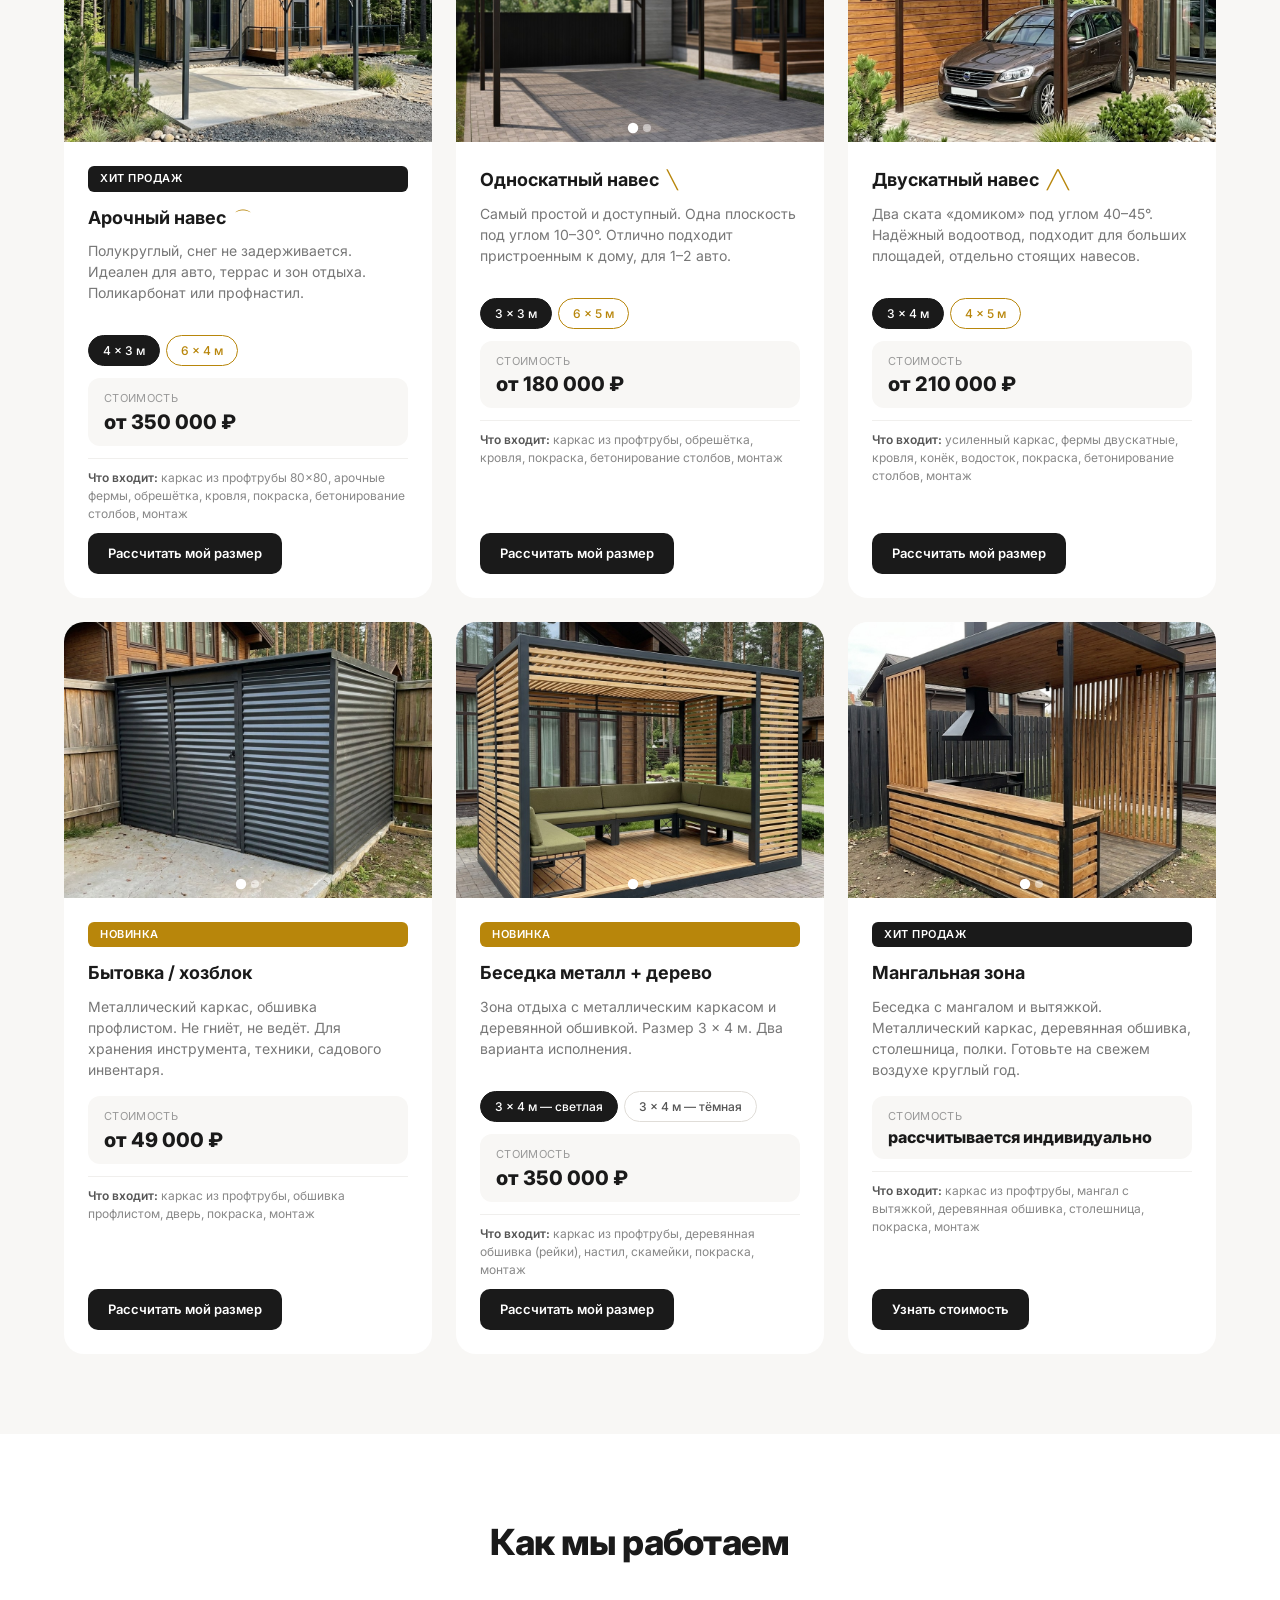
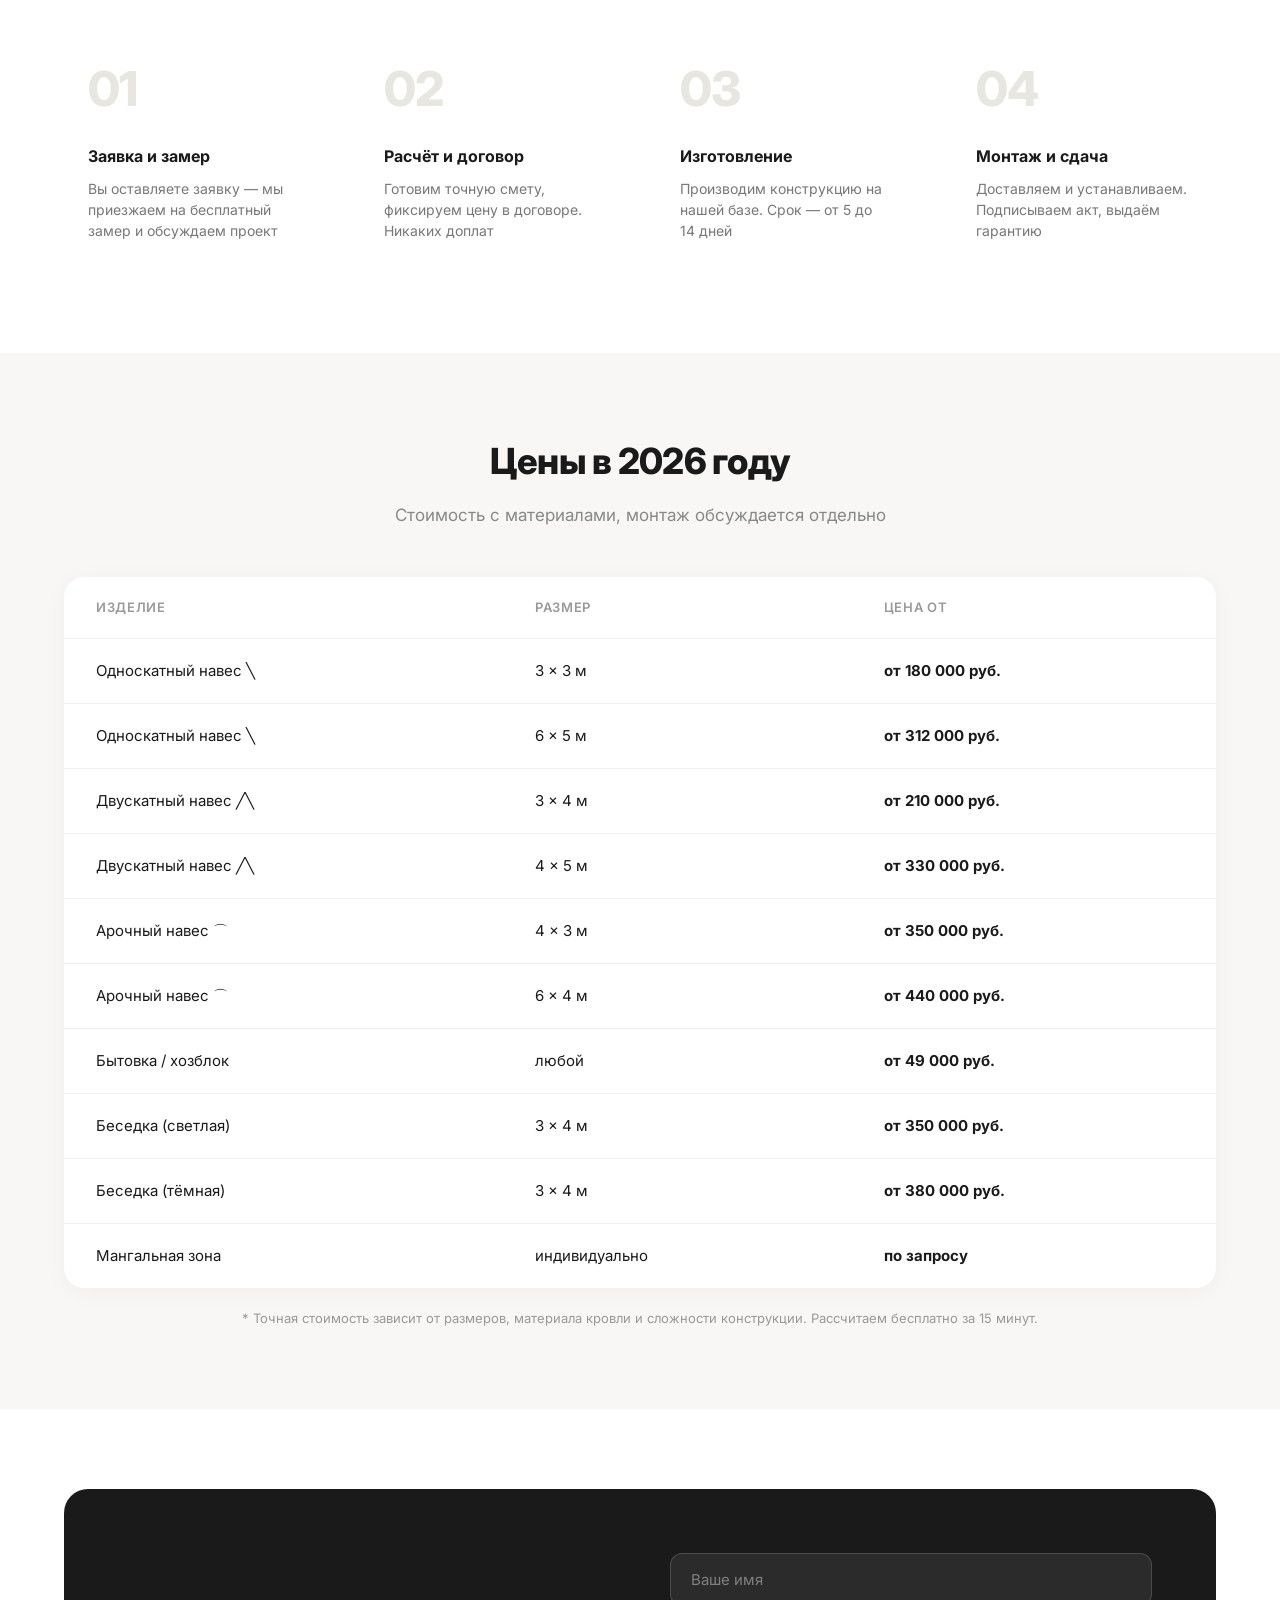
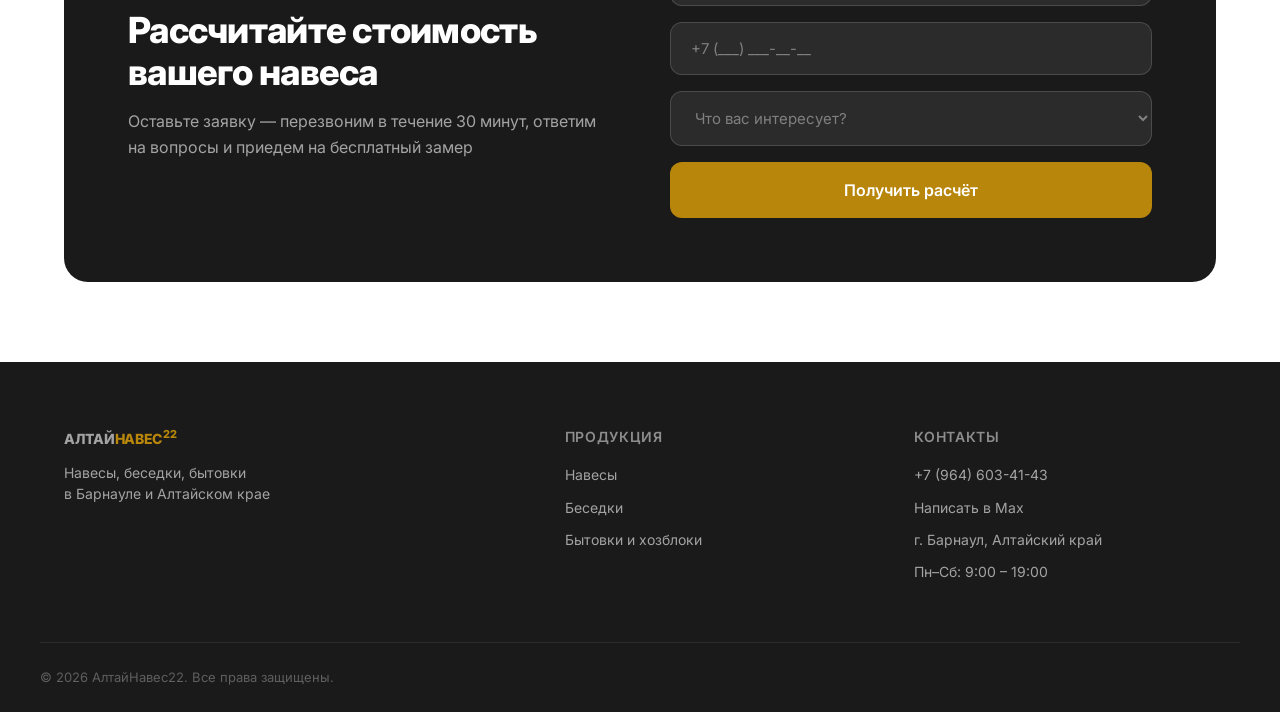
==== commit 5adb5b41: "feat: цели Метрики + материалы для запуска Яндекс.Директ - index.html: добавлены JS-события целей Ме" ====
--- a/index.html
+++ b/index.html
@@ -35,7 +35,7 @@
       <a href="#pricing">Цены</a>
       <a href="#contacts">Контакты</a>
     </nav>
-    <a href="tel:+79646034143" class="header-phone">+7 (964) 603-41-43</a>
+    <a href="tel:+79646034143" class="header-phone" data-goal="tel_click">+7 (964) 603-41-43</a>
   </div>
 </header>
 
@@ -440,8 +440,8 @@
     </div>
     <div class="footer-col">
       <h4>Контакты</h4>
-      <a href="tel:+79646034143">+7 (964) 603-41-43</a>
-      <a href="https://max.ru/u/f9LHodD0cOKYewCKlwA4CBsKpimDQK7qMsfgsSO2optrFy6P0DpmboPx81g" target="_blank" rel="noopener">Написать в Max</a>
+      <a href="tel:+79646034143" data-goal="tel_click">+7 (964) 603-41-43</a>
+      <a href="https://max.ru/u/f9LHodD0cOKYewCKlwA4CBsKpimDQK7qMsfgsSO2optrFy6P0DpmboPx81g" target="_blank" rel="noopener" data-goal="max_click">Написать в Max</a>
       <p>г. Барнаул, Алтайский край</p>
       <p>Пн–Сб: 9:00 – 19:00</p>
     </div>
@@ -523,6 +523,9 @@
   this.querySelector('button[type="submit"]').textContent = 'Отправлено ✓';
   this.querySelector('button[type="submit"]').disabled = true;
 
+  // Yandex.Metrika goal: form_submit
+  if (typeof ym === 'function') ym(109337009, 'reachGoal', 'form_submit', { product: product });
+
   window.open(MAX_URL, '_blank');
 
   if (navigator.clipboard) {
@@ -536,6 +539,14 @@
     this.querySelector('button[type="submit"]').disabled = false;
   }, 10000);
 });
+// Yandex.Metrika goals: tel_click and max_click via data-goal
+document.querySelectorAll('a[data-goal]').forEach(link => {
+  link.addEventListener('click', () => {
+    const goal = link.dataset.goal;
+    if (typeof ym === 'function' && goal) ym(109337009, 'reachGoal', goal);
+  });
+});
+
 document.querySelectorAll('.mosaic-cell').forEach(cell => {
   const imgs = cell.querySelectorAll('img');
   if (imgs.length < 2) { imgs[0]?.classList.add('m-active'); return; }
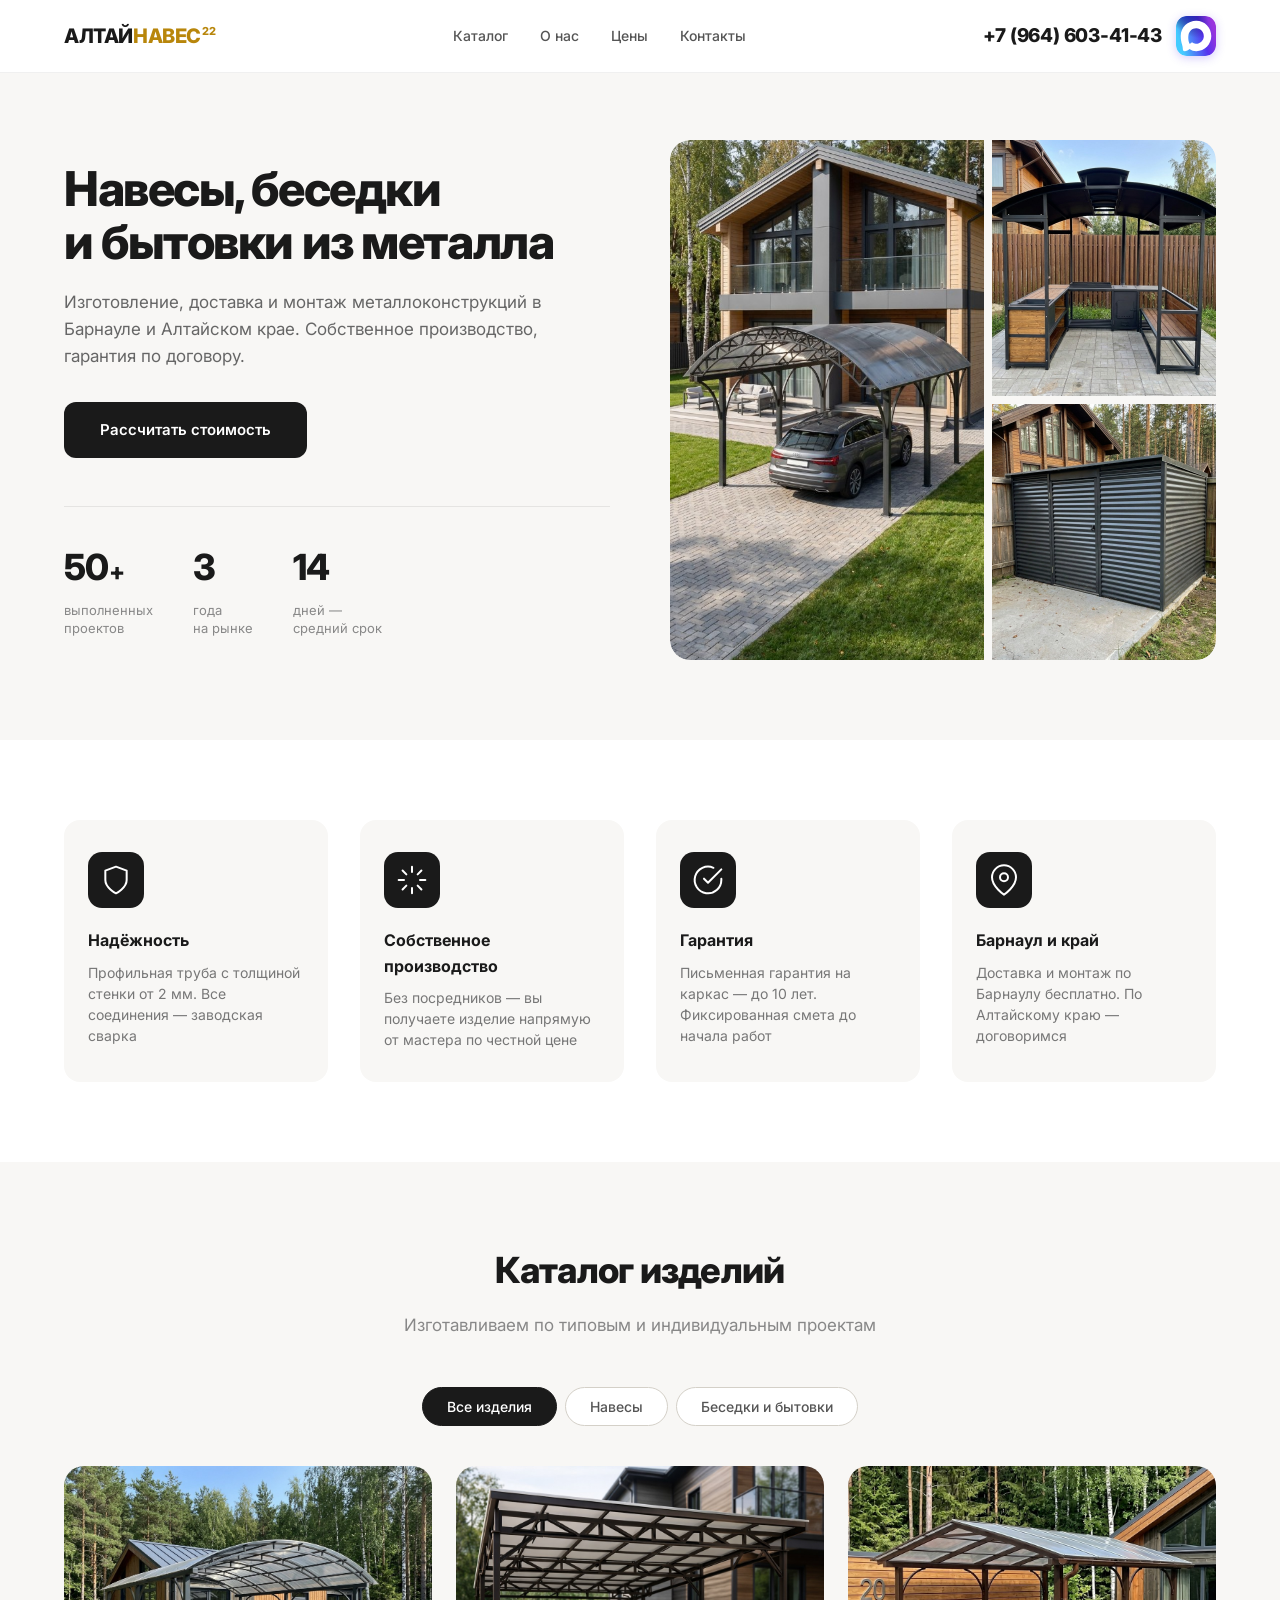
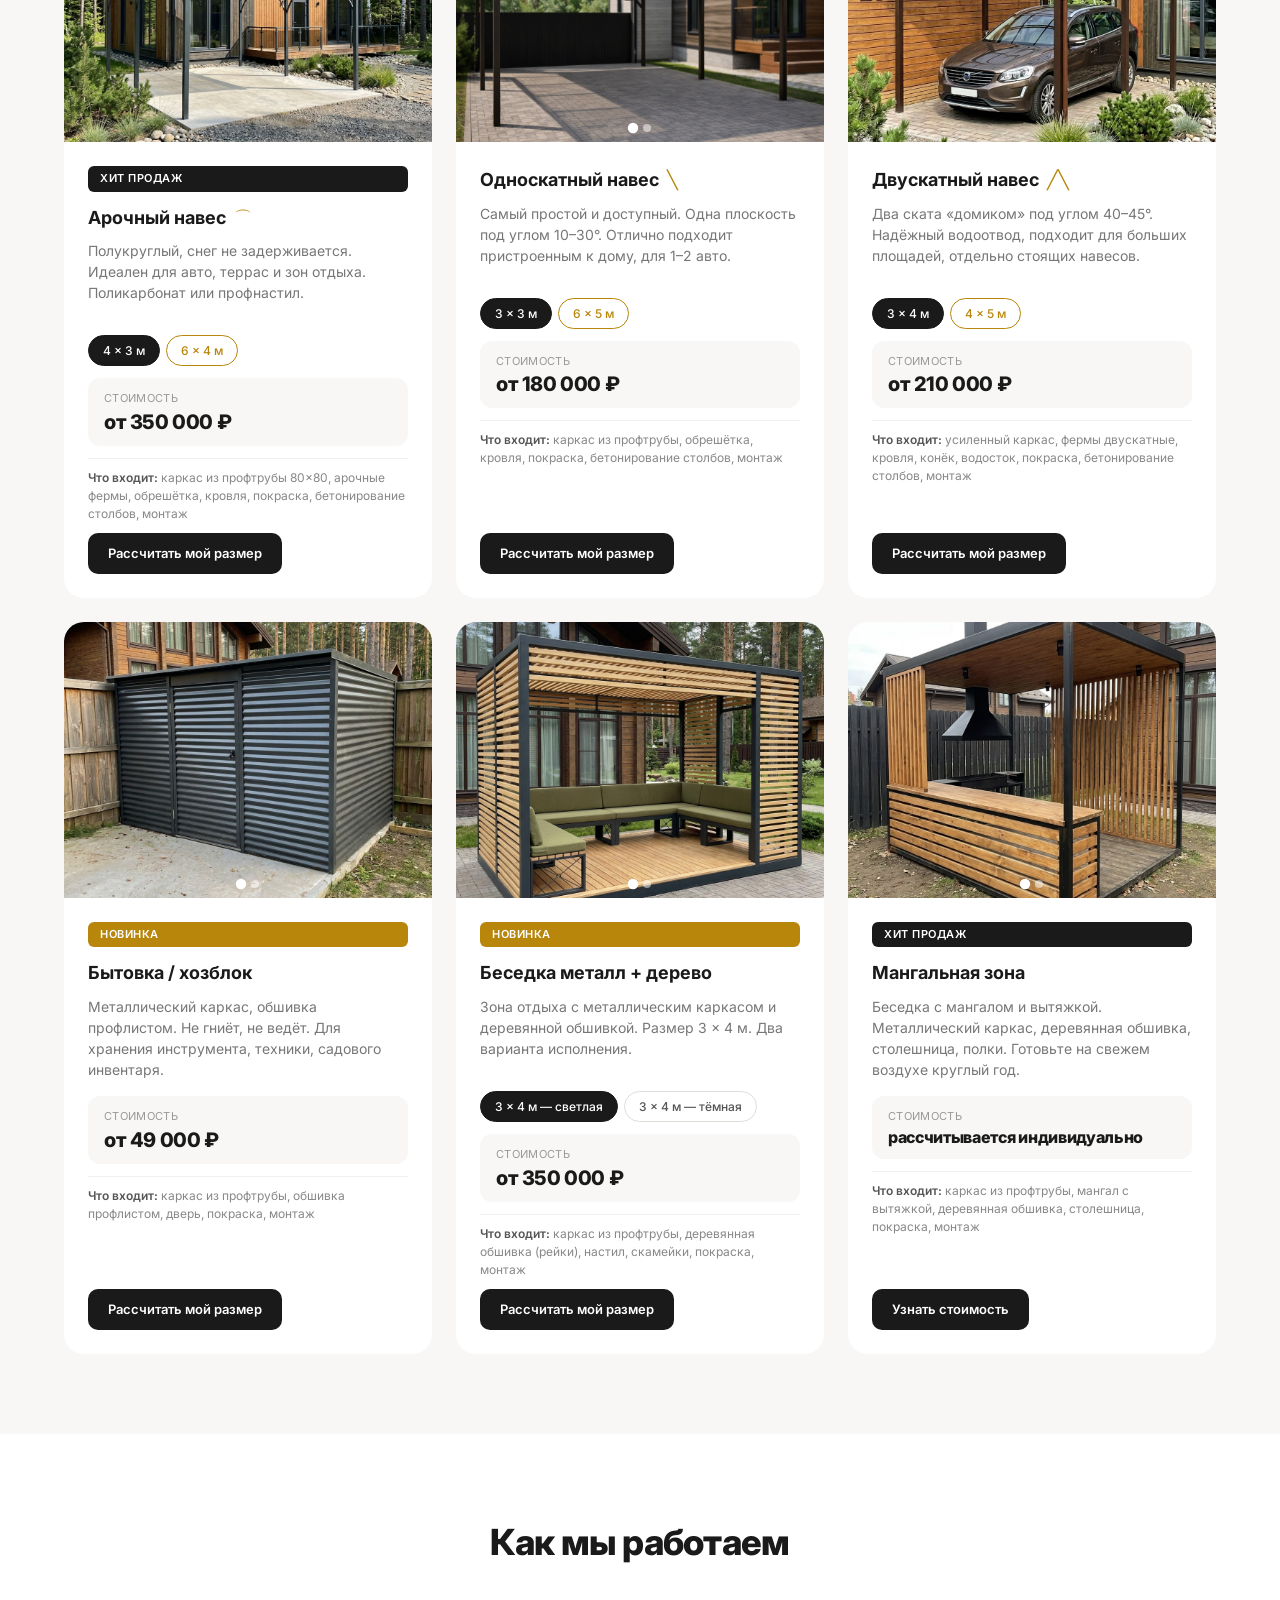
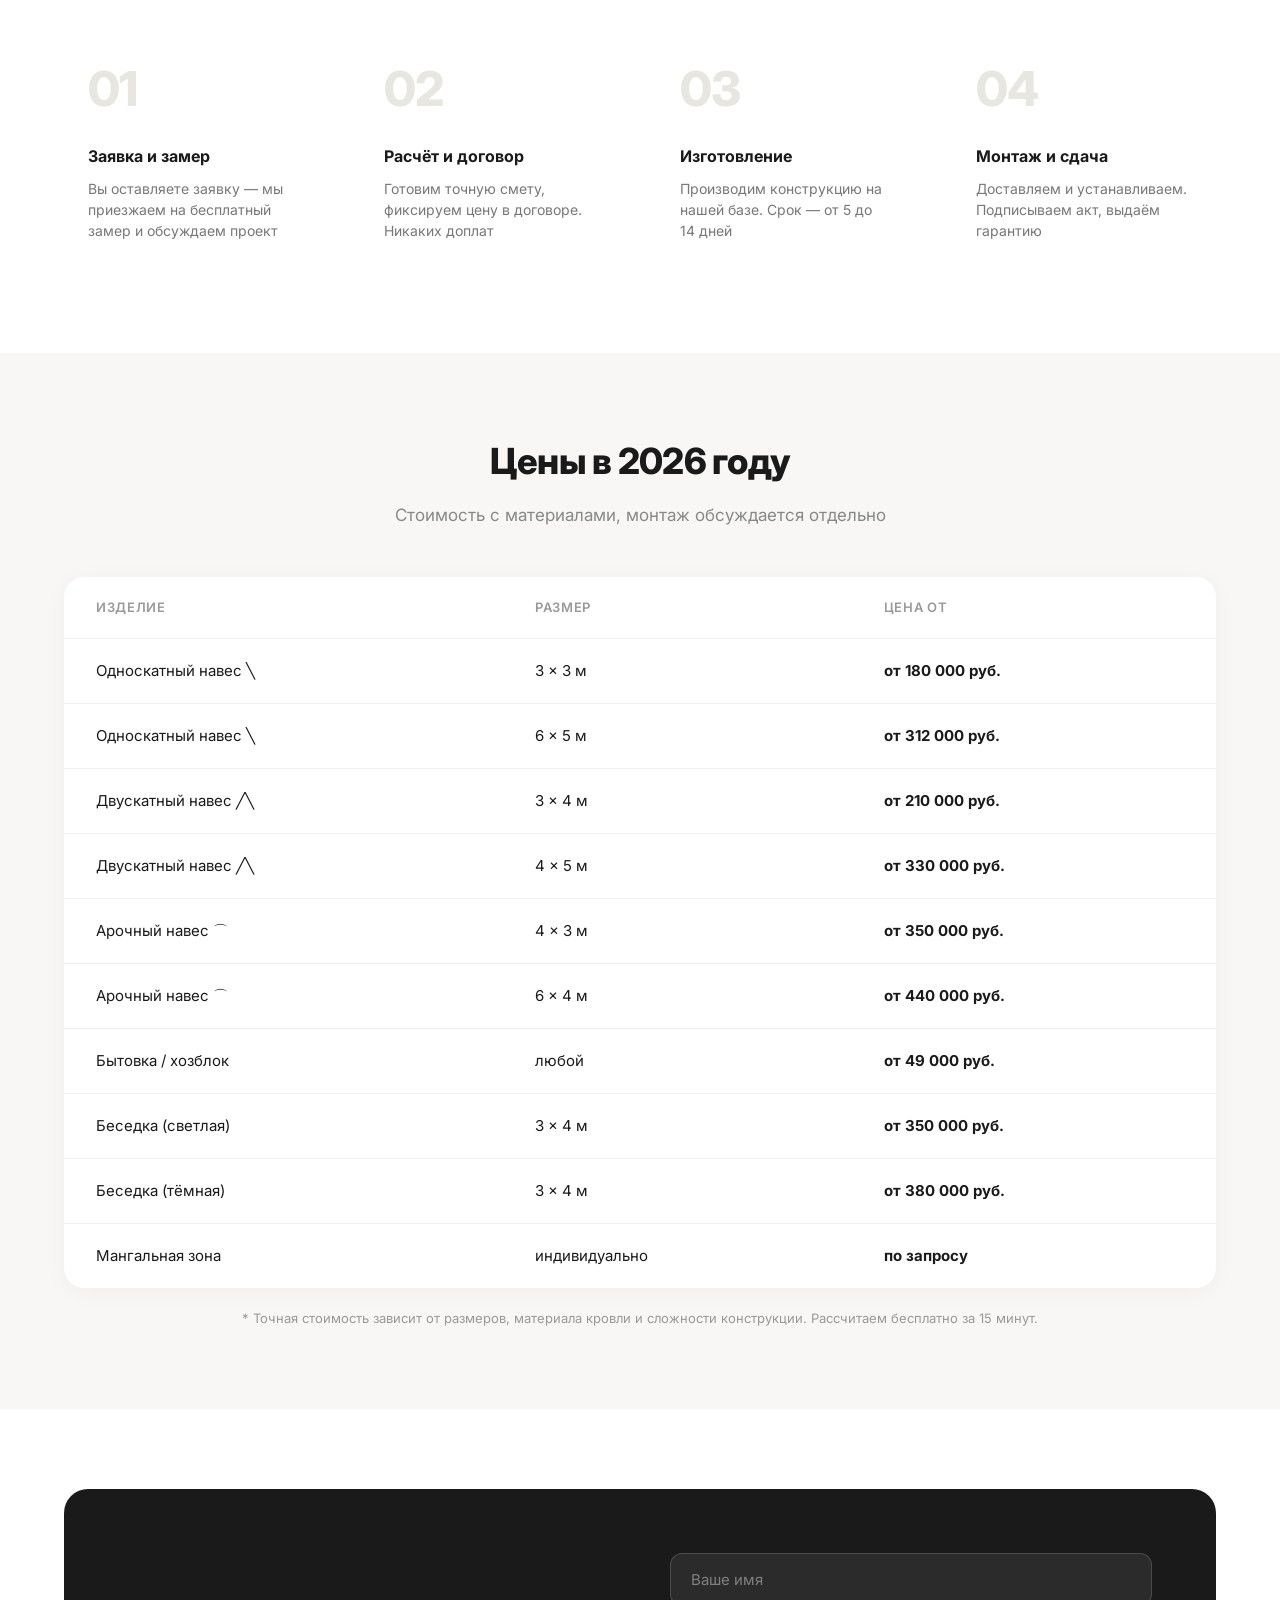
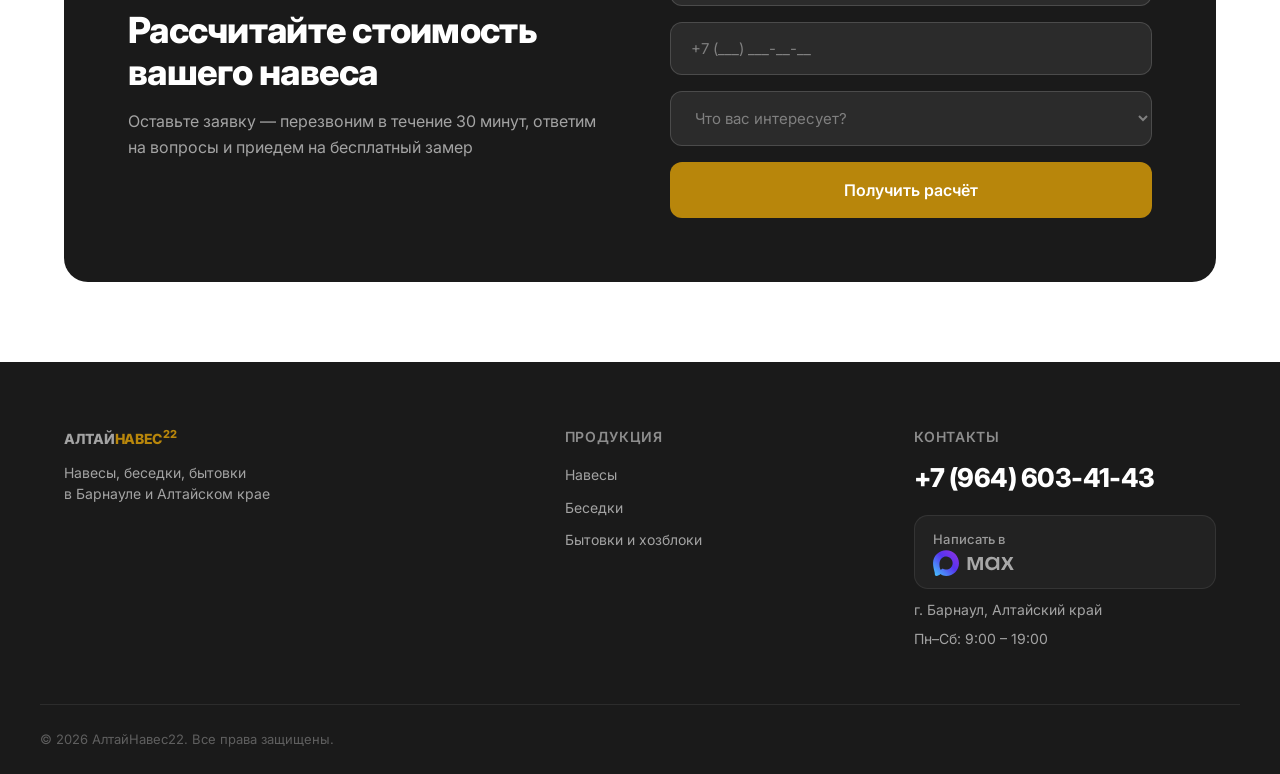
==== commit 200bc482: "Add MAX icon/logo to header & footer, switch promo plan to Yandex Business - Header: large bold phon" ====
--- a/index.html
+++ b/index.html
@@ -35,7 +35,30 @@
       <a href="#pricing">Цены</a>
       <a href="#contacts">Контакты</a>
     </nav>
-    <a href="tel:+79646034143" class="header-phone" data-goal="tel_click">+7 (964) 603-41-43</a>
+    <div class="header-contacts">
+      <a href="tel:+79646034143" class="header-phone" data-goal="tel_click">+7 (964) 603-41-43</a>
+      <a href="https://max.ru/u/f9LHodD0cOKYewCKlwA4CBsKpimDQK7qMsfgsSO2optrFy6P0DpmboPx81g" class="header-max" target="_blank" rel="noopener" data-goal="max_click" aria-label="Написать в Max">
+        <svg viewBox="0 0 80 80" fill="none" xmlns="http://www.w3.org/2000/svg" aria-hidden="true">
+          <g clip-path="url(#hdr-max-clip)">
+            <path d="M60.0255 0H19.9745C8.94288 0 0 8.94288 0 19.9745V60.0255C0 71.0571 8.94288 80 19.9745 80H60.0255C71.0571 80 80 71.0571 80 60.0255V19.9745C80 8.94288 71.0571 0 60.0255 0Z" fill="url(#hdr-max-grad-l)"/>
+            <path d="M60.0255 0H19.9745C8.94288 0 0 8.94288 0 19.9745V60.0255C0 71.0571 8.94288 80 19.9745 80H60.0255C71.0571 80 80 71.0571 80 60.0255V19.9745C80 8.94288 71.0571 0 60.0255 0Z" fill="url(#hdr-max-grad-r)"/>
+            <path fill-rule="evenodd" clip-rule="evenodd" d="M40.6569 70.2662C34.6563 70.2662 31.8678 69.3902 27.0206 65.8862C23.9546 69.8282 14.2458 72.9089 13.8223 67.6382C13.8223 63.6818 12.9463 60.3384 11.9535 56.6884C10.771 52.1916 9.42776 47.1838 9.42776 39.9278C9.42776 22.5977 23.6481 9.56 40.4963 9.56C57.3591 9.56 70.5721 23.2401 70.5721 40.0883C70.6286 56.676 57.2445 70.1778 40.6569 70.2662ZM40.9051 24.5394C32.7 24.1161 26.3052 29.7954 24.889 38.7014C23.721 46.0743 25.7942 55.0532 27.5608 55.5204C28.4076 55.7248 30.5392 54.002 31.8678 52.6734C34.0647 54.1911 36.6229 55.1026 39.2846 55.316C47.7864 55.725 55.051 49.2525 55.6218 40.76C55.9541 32.2494 49.4082 25.0411 40.9051 24.5541V24.5394Z" fill="white"/>
+          </g>
+          <defs>
+            <linearGradient id="hdr-max-grad-l" x1="9.43" y1="60.84" x2="80" y2="40" gradientUnits="userSpaceOnUse">
+              <stop stop-color="#44CCFF"/>
+              <stop offset="0.662" stop-color="#5533EE"/>
+              <stop offset="1" stop-color="#9933DD"/>
+            </linearGradient>
+            <radialGradient id="hdr-max-grad-r" cx="0" cy="0" r="1" gradientUnits="userSpaceOnUse" gradientTransform="translate(-1.9 -35.13) rotate(51.36) scale(97.08 40)">
+              <stop stop-color="#0000FF"/>
+              <stop offset="1" stop-opacity="0"/>
+            </radialGradient>
+            <clipPath id="hdr-max-clip"><rect width="80" height="80" fill="white"/></clipPath>
+          </defs>
+        </svg>
+      </a>
+    </div>
   </div>
 </header>
 
@@ -438,12 +461,28 @@
       <a href="#catalog">Беседки</a>
       <a href="#catalog">Бытовки и хозблоки</a>
     </div>
-    <div class="footer-col">
+    <div class="footer-col footer-contacts">
       <h4>Контакты</h4>
-      <a href="tel:+79646034143" data-goal="tel_click">+7 (964) 603-41-43</a>
-      <a href="https://max.ru/u/f9LHodD0cOKYewCKlwA4CBsKpimDQK7qMsfgsSO2optrFy6P0DpmboPx81g" target="_blank" rel="noopener" data-goal="max_click">Написать в Max</a>
-      <p>г. Барнаул, Алтайский край</p>
-      <p>Пн–Сб: 9:00 – 19:00</p>
+      <a href="tel:+79646034143" class="footer-phone" data-goal="tel_click">+7 (964) 603-41-43</a>
+      <a href="https://max.ru/u/f9LHodD0cOKYewCKlwA4CBsKpimDQK7qMsfgsSO2optrFy6P0DpmboPx81g" class="footer-max" target="_blank" rel="noopener" data-goal="max_click" aria-label="Написать в Max">
+        <span class="footer-max-label">Написать в</span>
+        <svg viewBox="0 0 131 42" fill="none" xmlns="http://www.w3.org/2000/svg" aria-hidden="true">
+          <g clip-path="url(#ftr-max-clip)">
+            <path fill-rule="evenodd" clip-rule="evenodd" d="M21.4701 41.8808C17.3601 41.8808 15.4501 41.2808 12.1301 38.8808C10.0301 41.5808 3.38008 43.6908 3.09008 40.0808C3.09008 37.3708 2.49008 35.0808 1.81008 32.5808C1.00008 29.5008 0.0800781 26.0708 0.0800781 21.1008C0.0800781 9.23078 9.82008 0.300781 21.3601 0.300781C32.9101 0.300781 41.9601 9.67078 41.9601 21.2108C41.9787 26.6674 39.8316 31.9084 35.9902 35.7836C32.1487 39.6589 26.9266 41.8517 21.4701 41.8808ZM21.6401 10.5608C16.0201 10.2708 11.6401 14.1608 10.6701 20.2608C9.87008 25.3108 11.2901 31.4608 12.5001 31.7808C13.0801 31.9208 14.5401 30.7408 15.4501 29.8308C16.9548 30.8703 18.7071 31.4946 20.5301 31.6408C23.3293 31.7754 26.0697 30.8065 28.1622 28.9421C30.2546 27.0778 31.5321 24.467 31.7201 21.6708C31.8295 18.8688 30.8346 16.1358 28.9495 14.0599C27.0643 11.984 24.4396 10.7311 21.6401 10.5708V10.5608Z" fill="url(#ftr-max-grad)"/>
+            <path d="M60.3 32.15H55.86V11.15H63.09L67.93 25.56H68.58L73.63 11.15H80.7V32.15H76.25V16.55H75.61L70.11 32.15H66.2L60.95 16.55H60.3V32.15ZM94.59 32.55C92.62 32.55 90.86 32.09 89.29 31.18C87.7372 30.2437 86.4685 28.9024 85.62 27.3C84.7406 25.5483 84.298 23.6098 84.33 21.65C84.33 19.55 84.76 17.67 85.63 16.03C86.4631 14.4165 87.7353 13.0714 89.3 12.15C90.8997 11.2025 92.731 10.7178 94.59 10.75C96.34 10.75 97.89 11.12 99.23 11.87C100.58 12.6 101.68 13.49 102.54 14.54L103.51 11.14H107V32.14H103.53L102.56 28.75C101.633 29.8506 100.507 30.7666 99.24 31.45C97.8102 32.2002 96.2145 32.5785 94.6 32.55H94.59ZM95.72 28.39C97.69 28.39 99.27 27.77 100.49 26.53C101.109 25.8817 101.592 25.1157 101.91 24.2775C102.227 23.4393 102.374 22.5458 102.34 21.65C102.34 19.65 101.72 18.04 100.49 16.8C99.8729 16.1661 99.1292 15.6693 98.3073 15.342C97.4855 15.0146 96.6039 14.864 95.72 14.9C93.78 14.9 92.21 15.53 91 16.8C90.3866 17.4449 89.9094 18.2066 89.5967 19.0399C89.284 19.8731 89.1423 20.7608 89.18 21.65C89.18 23.64 89.78 25.27 91 26.53C91.6156 27.1492 92.3528 27.6342 93.1652 27.9544C93.9776 28.2745 94.8474 28.4228 95.72 28.39ZM115.03 32.15H109.78L116.44 21.4L110.54 11.15H115.8L119.71 18.21H120.48L124.6 11.15H129.73L123.83 21.12L130.5 32.15H125.08L120.6 24.19H119.83L115.03 32.15Z" fill="currentColor"/>
+          </g>
+          <defs>
+            <linearGradient id="ftr-max-grad" x1="0" y1="42" x2="42" y2="0" gradientUnits="userSpaceOnUse">
+              <stop stop-color="#44CCFF"/>
+              <stop offset="0.55" stop-color="#5533EE"/>
+              <stop offset="1" stop-color="#9933DD"/>
+            </linearGradient>
+            <clipPath id="ftr-max-clip"><rect width="131" height="42" fill="white"/></clipPath>
+          </defs>
+        </svg>
+      </a>
+      <p class="footer-meta">г. Барнаул, Алтайский край</p>
+      <p class="footer-meta">Пн–Сб: 9:00 – 19:00</p>
     </div>
   </div>
   <div class="container footer-bottom">
--- a/style.css
+++ b/style.css
@@ -70,12 +70,41 @@
   transition: color .2s;
 }
 .nav a:hover { color: #1a1a1a; }
+.header-contacts {
+  display: flex;
+  align-items: center;
+  gap: 14px;
+}
 .header-phone {
-  font-size: 15px;
-  font-weight: 600;
+  display: inline-flex;
+  align-items: center;
+  font-size: 19px;
+  font-weight: 800;
+  letter-spacing: -.01em;
   color: #1a1a1a;
   white-space: nowrap;
-}
+  transition: color .2s;
+}
+.header-phone:hover { color: #b8860b; }
+.header-max {
+  display: inline-flex;
+  align-items: center;
+  justify-content: center;
+  width: 40px;
+  height: 40px;
+  border-radius: 11px;
+  overflow: hidden;
+  box-shadow: 0 2px 10px rgba(85, 51, 238, .25);
+  transition: transform .2s, box-shadow .2s;
+  flex-shrink: 0;
+}
+.header-max svg { width: 100%; height: 100%; display: block; }
+.header-max:hover {
+  transform: translateY(-2px) rotate(-2deg);
+  box-shadow: 0 6px 18px rgba(85, 51, 238, .4);
+}
+.header-max:active { transform: translateY(0) rotate(0); }
+
 
 /* ===== HERO ===== */
 .hero {
@@ -406,7 +435,6 @@
   color: #1a1a1a;
   word-break: break-word;
   line-height: 1.2;
-}
   letter-spacing: -.02em;
 }
 .price-row-single { flex: none; }
@@ -640,6 +668,54 @@
   transition: color .2s;
 }
 .footer-col a:hover { color: #fff; }
+
+.footer-contacts .footer-phone {
+  display: inline-block;
+  font-size: 26px;
+  font-weight: 800;
+  letter-spacing: -.02em;
+  color: #fff;
+  margin: 0 0 18px;
+  line-height: 1.1;
+  transition: color .2s;
+}
+.footer-contacts .footer-phone:hover { color: #b8860b; }
+
+.footer-max {
+  display: inline-flex;
+  align-items: center;
+  gap: 12px;
+  padding: 12px 18px;
+  margin: 4px 0 18px;
+  border-radius: 14px;
+  background: rgba(255, 255, 255, .04);
+  border: 1px solid rgba(255, 255, 255, .08);
+  color: #fff;
+  transition: background .2s, border-color .2s, transform .2s;
+}
+.footer-max:hover {
+  background: rgba(85, 51, 238, .12);
+  border-color: rgba(85, 51, 238, .35);
+  transform: translateY(-2px);
+  color: #fff;
+}
+.footer-max-label {
+  font-size: 13px;
+  font-weight: 500;
+  color: rgba(255, 255, 255, .55);
+  letter-spacing: .01em;
+}
+.footer-max svg {
+  height: 26px;
+  width: auto;
+  display: block;
+}
+.footer-meta {
+  font-size: 14px;
+  color: rgba(255, 255, 255, .5);
+  margin-bottom: 6px !important;
+}
+
 .footer-bottom {
   padding: 24px 0;
   border-top: 1px solid rgba(255,255,255,.08);
@@ -681,4 +757,35 @@
   .size-pill { padding: 6px 10px; font-size: 11px; }
   .price-display { flex-direction: column; gap: 8px; }
   .price-row strong { font-size: 18px; }
-}
+
+  /* Шапка: телефон чуть меньше, иконка тоже */
+  .header-contacts { gap: 10px; }
+  .header-phone { font-size: 16px; }
+  .header-max { width: 36px; height: 36px; border-radius: 10px; }
+
+  /* Футер: контакты крупно, но в одну колонку */
+  .footer-contacts .footer-phone { font-size: 24px; }
+  .footer-max { padding: 10px 14px; }
+  .footer-max svg { height: 22px; }
+}
+
+@media (max-width: 380px) {
+  .header-phone {
+    font-size: 0;
+    width: 40px;
+    height: 40px;
+    justify-content: center;
+    border-radius: 11px;
+    background: #1a1a1a;
+    color: #fff;
+    box-shadow: 0 2px 10px rgba(26, 26, 26, .25);
+  }
+  .header-phone::before {
+    content: "";
+    width: 18px;
+    height: 18px;
+    background-color: currentColor;
+    -webkit-mask: url("data:image/svg+xml;utf8,<svg xmlns='http://www.w3.org/2000/svg' viewBox='0 0 24 24' fill='none' stroke='currentColor' stroke-width='2' stroke-linecap='round' stroke-linejoin='round'><path d='M22 16.92v3a2 2 0 0 1-2.18 2 19.79 19.79 0 0 1-8.63-3.07 19.5 19.5 0 0 1-6-6 19.79 19.79 0 0 1-3.07-8.67A2 2 0 0 1 4.11 2h3a2 2 0 0 1 2 1.72c.13 1.05.37 2.07.72 3.06a2 2 0 0 1-.45 2.11L8.09 10.91a16 16 0 0 0 6 6l2.02-2.02a2 2 0 0 1 2.11-.45c.99.35 2.01.59 3.06.72A2 2 0 0 1 22 16.92z'/></svg>") no-repeat center / contain;
+    mask: url("data:image/svg+xml;utf8,<svg xmlns='http://www.w3.org/2000/svg' viewBox='0 0 24 24' fill='none' stroke='currentColor' stroke-width='2' stroke-linecap='round' stroke-linejoin='round'><path d='M22 16.92v3a2 2 0 0 1-2.18 2 19.79 19.79 0 0 1-8.63-3.07 19.5 19.5 0 0 1-6-6 19.79 19.79 0 0 1-3.07-8.67A2 2 0 0 1 4.11 2h3a2 2 0 0 1 2 1.72c.13 1.05.37 2.07.72 3.06a2 2 0 0 1-.45 2.11L8.09 10.91a16 16 0 0 0 6 6l2.02-2.02a2 2 0 0 1 2.11-.45c.99.35 2.01.59 3.06.72A2 2 0 0 1 22 16.92z'/></svg>") no-repeat center / contain;
+  }
+}
